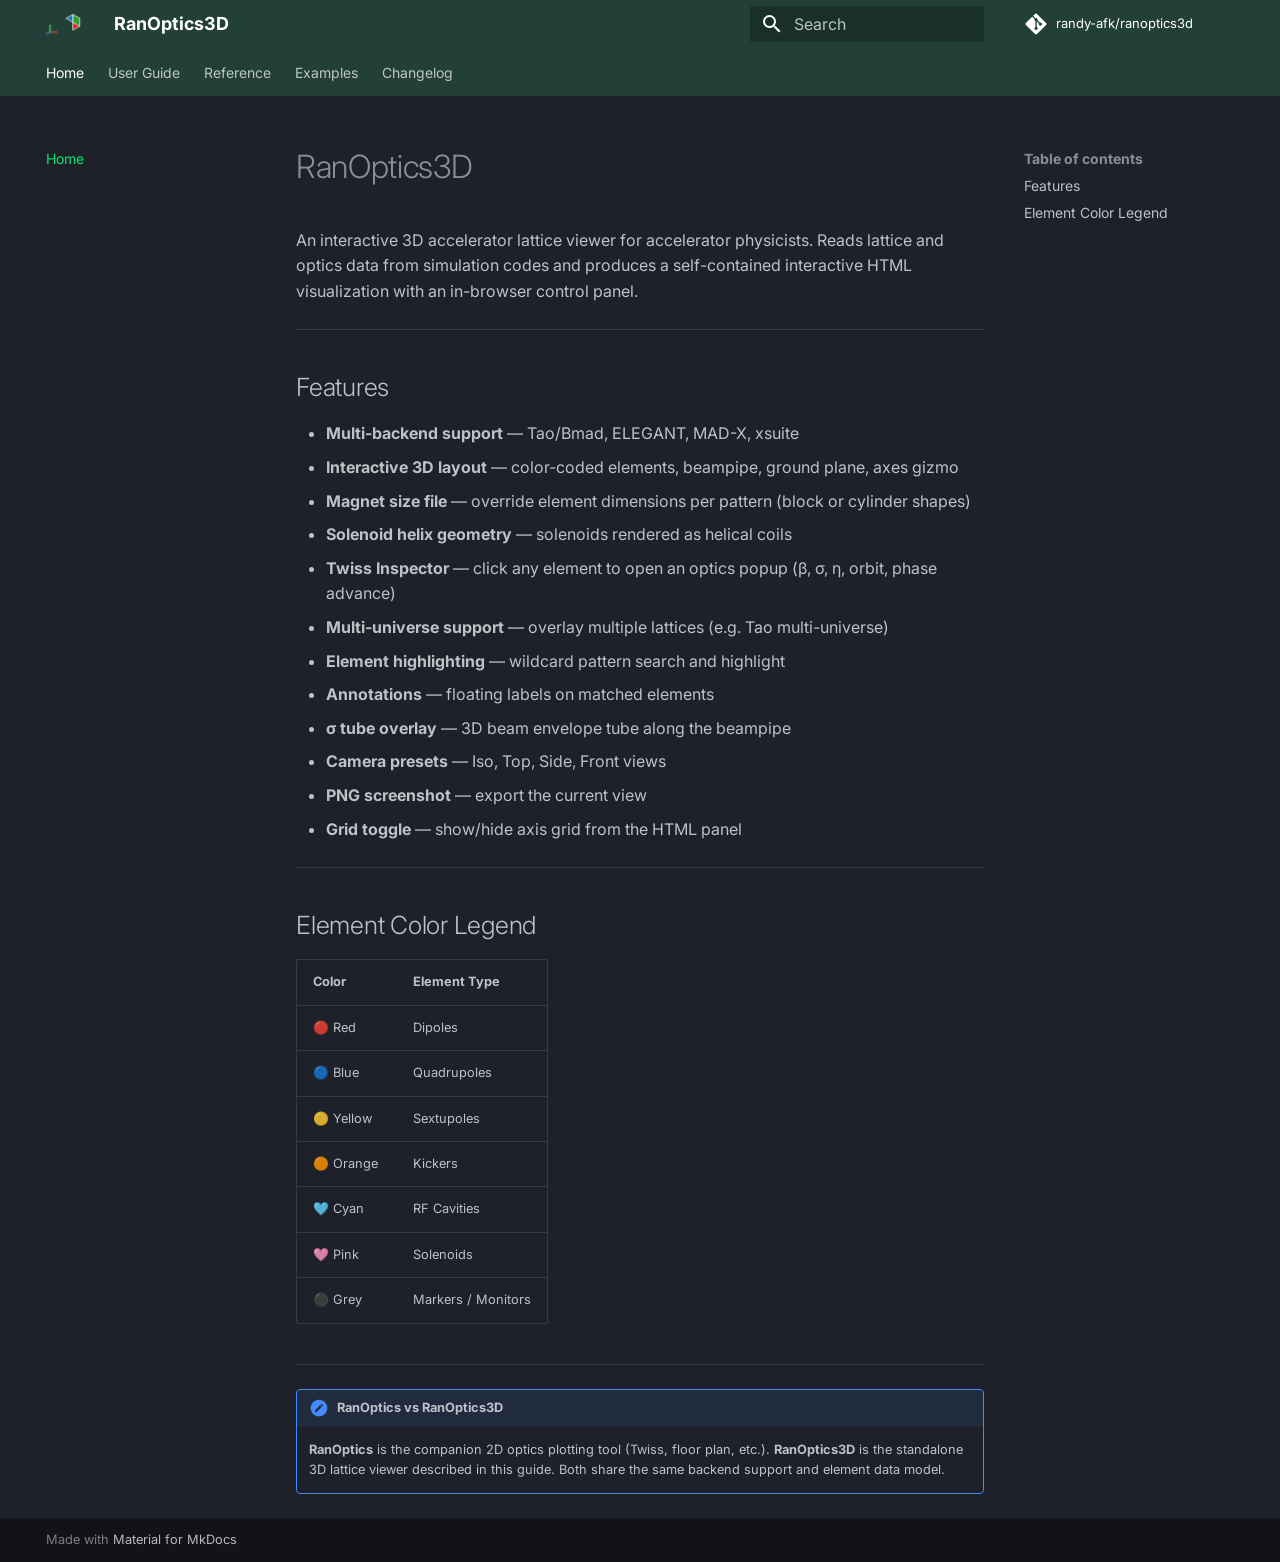
==== index.html @ edfb5e85 "Deployed ec7cee3 with MkDocs version: 1.6.1" ====
<!doctype html>
<html lang="en" class="no-js">
  <head>
    
      <meta charset="utf-8">
      <meta name="viewport" content="width=device-width,initial-scale=1">
      
      
      
        <link rel="canonical" href="https://randy-afk.github.io/ranoptics3d/">
      
      
      
        <link rel="next" href="guide/getting-started/">
      
      
        
      
      
      <link rel="icon" href="assets/logo_docs.png">
      <meta name="generator" content="mkdocs-1.6.1, mkdocs-material-9.7.6">
    
    
      
        <title>RanOptics3D</title>
      
    
    
      <link rel="stylesheet" href="assets/stylesheets/main.484c7ddc.min.css">
      
        
        <link rel="stylesheet" href="assets/stylesheets/palette.ab4e12ef.min.css">
      
      


    
    
      
    
    
      
        
        
        <link rel="preconnect" href="https://fonts.gstatic.com" crossorigin>
        <link rel="stylesheet" href="https://fonts.googleapis.com/css?family=Inter:300,300i,400,400i,700,700i%7CJetBrains+Mono:400,400i,700,700i&display=fallback">
        <style>:root{--md-text-font:"Inter";--md-code-font:"JetBrains Mono"}</style>
      
    
    
      <link rel="stylesheet" href="stylesheets/extra.css">
    
    <script>__md_scope=new URL(".",location),__md_hash=e=>[...e].reduce(((e,_)=>(e<<5)-e+_.charCodeAt(0)),0),__md_get=(e,_=localStorage,t=__md_scope)=>JSON.parse(_.getItem(t.pathname+"."+e)),__md_set=(e,_,t=localStorage,a=__md_scope)=>{try{t.setItem(a.pathname+"."+e,JSON.stringify(_))}catch(e){}}</script>
    
      

    
    
  </head>
  
  
    
    
    
    
    
    <body dir="ltr" data-md-color-scheme="slate" data-md-color-primary="custom" data-md-color-accent="deep-orange">
  
    
    <input class="md-toggle" data-md-toggle="drawer" type="checkbox" id="__drawer" autocomplete="off">
    <input class="md-toggle" data-md-toggle="search" type="checkbox" id="__search" autocomplete="off">
    <label class="md-overlay" for="__drawer"></label>
    <div data-md-component="skip">
      
        
        <a href="#ranoptics3d" class="md-skip">
          Skip to content
        </a>
      
    </div>
    <div data-md-component="announce">
      
    </div>
    
    
      

<header class="md-header" data-md-component="header">
  <nav class="md-header__inner md-grid" aria-label="Header">
    <a href="." title="RanOptics3D" class="md-header__button md-logo" aria-label="RanOptics3D" data-md-component="logo">
      
  <img src="assets/logo_docs.png" alt="logo">

    </a>
    <label class="md-header__button md-icon" for="__drawer">
      
      <svg xmlns="http://www.w3.org/2000/svg" viewBox="0 0 24 24"><path d="M3 6h18v2H3zm0 5h18v2H3zm0 5h18v2H3z"/></svg>
    </label>
    <div class="md-header__title" data-md-component="header-title">
      <div class="md-header__ellipsis">
        <div class="md-header__topic">
          <span class="md-ellipsis">
            RanOptics3D
          </span>
        </div>
        <div class="md-header__topic" data-md-component="header-topic">
          <span class="md-ellipsis">
            
              Home
            
          </span>
        </div>
      </div>
    </div>
    
      
    
    
    
    
      
      
        <label class="md-header__button md-icon" for="__search">
          
          <svg xmlns="http://www.w3.org/2000/svg" viewBox="0 0 24 24"><path d="M9.5 3A6.5 6.5 0 0 1 16 9.5c0 1.61-.59 3.09-1.56 4.23l.27.27h.79l5 5-1.5 1.5-5-5v-.79l-.27-.27A6.52 6.52 0 0 1 9.5 16 6.5 6.5 0 0 1 3 9.5 6.5 6.5 0 0 1 9.5 3m0 2C7 5 5 7 5 9.5S7 14 9.5 14 14 12 14 9.5 12 5 9.5 5"/></svg>
        </label>
        <div class="md-search" data-md-component="search" role="dialog">
  <label class="md-search__overlay" for="__search"></label>
  <div class="md-search__inner" role="search">
    <form class="md-search__form" name="search">
      <input type="text" class="md-search__input" name="query" aria-label="Search" placeholder="Search" autocapitalize="off" autocorrect="off" autocomplete="off" spellcheck="false" data-md-component="search-query" required>
      <label class="md-search__icon md-icon" for="__search">
        
        <svg xmlns="http://www.w3.org/2000/svg" viewBox="0 0 24 24"><path d="M9.5 3A6.5 6.5 0 0 1 16 9.5c0 1.61-.59 3.09-1.56 4.23l.27.27h.79l5 5-1.5 1.5-5-5v-.79l-.27-.27A6.52 6.52 0 0 1 9.5 16 6.5 6.5 0 0 1 3 9.5 6.5 6.5 0 0 1 9.5 3m0 2C7 5 5 7 5 9.5S7 14 9.5 14 14 12 14 9.5 12 5 9.5 5"/></svg>
        
        <svg xmlns="http://www.w3.org/2000/svg" viewBox="0 0 24 24"><path d="M20 11v2H8l5.5 5.5-1.42 1.42L4.16 12l7.92-7.92L13.5 5.5 8 11z"/></svg>
      </label>
      <nav class="md-search__options" aria-label="Search">
        
        <button type="reset" class="md-search__icon md-icon" title="Clear" aria-label="Clear" tabindex="-1">
          
          <svg xmlns="http://www.w3.org/2000/svg" viewBox="0 0 24 24"><path d="M19 6.41 17.59 5 12 10.59 6.41 5 5 6.41 10.59 12 5 17.59 6.41 19 12 13.41 17.59 19 19 17.59 13.41 12z"/></svg>
        </button>
      </nav>
      
        <div class="md-search__suggest" data-md-component="search-suggest"></div>
      
    </form>
    <div class="md-search__output">
      <div class="md-search__scrollwrap" tabindex="0" data-md-scrollfix>
        <div class="md-search-result" data-md-component="search-result">
          <div class="md-search-result__meta">
            Initializing search
          </div>
          <ol class="md-search-result__list" role="presentation"></ol>
        </div>
      </div>
    </div>
  </div>
</div>
      
    
    
      <div class="md-header__source">
        <a href="https://github.com/randy-afk/ranoptics3d" title="Go to repository" class="md-source" data-md-component="source">
  <div class="md-source__icon md-icon">
    
    <svg xmlns="http://www.w3.org/2000/svg" viewBox="0 0 448 512"><!--! Font Awesome Free 7.1.0 by @fontawesome - https://fontawesome.com License - https://fontawesome.com/license/free (Icons: CC BY 4.0, Fonts: SIL OFL 1.1, Code: MIT License) Copyright 2025 Fonticons, Inc.--><path d="M439.6 236.1 244 40.5c-5.4-5.5-12.8-8.5-20.4-8.5s-15 3-20.4 8.4L162.5 81l51.5 51.5c27.1-9.1 52.7 16.8 43.4 43.7l49.7 49.7c34.2-11.8 61.2 31 35.5 56.7-26.5 26.5-70.2-2.9-56-37.3L240.3 199v121.9c25.3 12.5 22.3 41.8 9.1 55-6.4 6.4-15.2 10.1-24.3 10.1s-17.8-3.6-24.3-10.1c-17.6-17.6-11.1-46.9 11.2-56v-123c-20.8-8.5-24.6-30.7-18.6-45L142.6 101 8.5 235.1C3 240.6 0 247.9 0 255.5s3 15 8.5 20.4l195.6 195.7c5.4 5.4 12.7 8.4 20.4 8.4s15-3 20.4-8.4l194.7-194.7c5.4-5.4 8.4-12.8 8.4-20.4s-3-15-8.4-20.4"/></svg>
  </div>
  <div class="md-source__repository">
    randy-afk/ranoptics3d
  </div>
</a>
      </div>
    
  </nav>
  
</header>
    
    <div class="md-container" data-md-component="container">
      
      
        
          
            
<nav class="md-tabs" aria-label="Tabs" data-md-component="tabs">
  <div class="md-grid">
    <ul class="md-tabs__list">
      
        
  
  
  
    
  
  
    <li class="md-tabs__item md-tabs__item--active">
      <a href="." class="md-tabs__link">
        
  
  
    
  
  Home

      </a>
    </li>
  

      
        
  
  
  
  
    
    
      <li class="md-tabs__item">
        <a href="guide/getting-started/" class="md-tabs__link">
          
  
  
  User Guide

        </a>
      </li>
    
  

      
        
  
  
  
  
    
    
      <li class="md-tabs__item">
        <a href="reference/backends/" class="md-tabs__link">
          
  
  
  Reference

        </a>
      </li>
    
  

      
        
  
  
  
  
    <li class="md-tabs__item">
      <a href="examples/" class="md-tabs__link">
        
  
  
    
  
  Examples

      </a>
    </li>
  

      
        
  
  
  
  
    <li class="md-tabs__item">
      <a href="changelog/" class="md-tabs__link">
        
  
  
    
  
  Changelog

      </a>
    </li>
  

      
    </ul>
  </div>
</nav>
          
        
      
      <main class="md-main" data-md-component="main">
        <div class="md-main__inner md-grid">
          
            
              
              <div class="md-sidebar md-sidebar--primary" data-md-component="sidebar" data-md-type="navigation" >
                <div class="md-sidebar__scrollwrap">
                  <div class="md-sidebar__inner">
                    


  


<nav class="md-nav md-nav--primary md-nav--lifted" aria-label="Navigation" data-md-level="0">
  <label class="md-nav__title" for="__drawer">
    <a href="." title="RanOptics3D" class="md-nav__button md-logo" aria-label="RanOptics3D" data-md-component="logo">
      
  <img src="assets/logo_docs.png" alt="logo">

    </a>
    RanOptics3D
  </label>
  
    <div class="md-nav__source">
      <a href="https://github.com/randy-afk/ranoptics3d" title="Go to repository" class="md-source" data-md-component="source">
  <div class="md-source__icon md-icon">
    
    <svg xmlns="http://www.w3.org/2000/svg" viewBox="0 0 448 512"><!--! Font Awesome Free 7.1.0 by @fontawesome - https://fontawesome.com License - https://fontawesome.com/license/free (Icons: CC BY 4.0, Fonts: SIL OFL 1.1, Code: MIT License) Copyright 2025 Fonticons, Inc.--><path d="M439.6 236.1 244 40.5c-5.4-5.5-12.8-8.5-20.4-8.5s-15 3-20.4 8.4L162.5 81l51.5 51.5c27.1-9.1 52.7 16.8 43.4 43.7l49.7 49.7c34.2-11.8 61.2 31 35.5 56.7-26.5 26.5-70.2-2.9-56-37.3L240.3 199v121.9c25.3 12.5 22.3 41.8 9.1 55-6.4 6.4-15.2 10.1-24.3 10.1s-17.8-3.6-24.3-10.1c-17.6-17.6-11.1-46.9 11.2-56v-123c-20.8-8.5-24.6-30.7-18.6-45L142.6 101 8.5 235.1C3 240.6 0 247.9 0 255.5s3 15 8.5 20.4l195.6 195.7c5.4 5.4 12.7 8.4 20.4 8.4s15-3 20.4-8.4l194.7-194.7c5.4-5.4 8.4-12.8 8.4-20.4s-3-15-8.4-20.4"/></svg>
  </div>
  <div class="md-source__repository">
    randy-afk/ranoptics3d
  </div>
</a>
    </div>
  
  <ul class="md-nav__list" data-md-scrollfix>
    
      
      
  
  
    
  
  
  
    <li class="md-nav__item md-nav__item--active">
      
      <input class="md-nav__toggle md-toggle" type="checkbox" id="__toc">
      
      
        
      
      
        <label class="md-nav__link md-nav__link--active" for="__toc">
          
  
  
  <span class="md-ellipsis">
    
  
    Home
  

    
  </span>
  
  

          <span class="md-nav__icon md-icon"></span>
        </label>
      
      <a href="." class="md-nav__link md-nav__link--active">
        
  
  
  <span class="md-ellipsis">
    
  
    Home
  

    
  </span>
  
  

      </a>
      
        

<nav class="md-nav md-nav--secondary" aria-label="Table of contents">
  
  
  
    
  
  
    <label class="md-nav__title" for="__toc">
      <span class="md-nav__icon md-icon"></span>
      Table of contents
    </label>
    <ul class="md-nav__list" data-md-component="toc" data-md-scrollfix>
      
        <li class="md-nav__item">
  <a href="#features" class="md-nav__link">
    <span class="md-ellipsis">
      
        Features
      
    </span>
  </a>
  
</li>
      
        <li class="md-nav__item">
  <a href="#element-color-legend" class="md-nav__link">
    <span class="md-ellipsis">
      
        Element Color Legend
      
    </span>
  </a>
  
</li>
      
    </ul>
  
</nav>
      
    </li>
  

    
      
      
  
  
  
  
    
    
    
    
      
      
        
      
    
    
    <li class="md-nav__item md-nav__item--nested">
      
        
        
        <input class="md-nav__toggle md-toggle " type="checkbox" id="__nav_2" >
        
          
          <label class="md-nav__link" for="__nav_2" id="__nav_2_label" tabindex="0">
            
  
  
  <span class="md-ellipsis">
    
  
    User Guide
  

    
  </span>
  
  

            <span class="md-nav__icon md-icon"></span>
          </label>
        
        <nav class="md-nav" data-md-level="1" aria-labelledby="__nav_2_label" aria-expanded="false">
          <label class="md-nav__title" for="__nav_2">
            <span class="md-nav__icon md-icon"></span>
            
  
    User Guide
  

          </label>
          <ul class="md-nav__list" data-md-scrollfix>
            
              
                
  
  
  
  
    <li class="md-nav__item">
      <a href="guide/getting-started/" class="md-nav__link">
        
  
  
  <span class="md-ellipsis">
    
  
    Getting Started
  

    
  </span>
  
  

      </a>
    </li>
  

              
            
              
                
  
  
  
  
    <li class="md-nav__item">
      <a href="guide/gui-walkthrough/" class="md-nav__link">
        
  
  
  <span class="md-ellipsis">
    
  
    GUI Walkthrough
  

    
  </span>
  
  

      </a>
    </li>
  

              
            
              
                
  
  
  
  
    <li class="md-nav__item">
      <a href="guide/viewer/" class="md-nav__link">
        
  
  
  <span class="md-ellipsis">
    
  
    3D Viewer
  

    
  </span>
  
  

      </a>
    </li>
  

              
            
              
                
  
  
  
  
    <li class="md-nav__item">
      <a href="guide/twiss-inspector/" class="md-nav__link">
        
  
  
  <span class="md-ellipsis">
    
  
    Twiss Inspector
  

    
  </span>
  
  

      </a>
    </li>
  

              
            
              
                
  
  
  
  
    <li class="md-nav__item">
      <a href="guide/navigation/" class="md-nav__link">
        
  
  
  <span class="md-ellipsis">
    
  
    Navigation & Controls
  

    
  </span>
  
  

      </a>
    </li>
  

              
            
          </ul>
        </nav>
      
    </li>
  

    
      
      
  
  
  
  
    
    
    
    
      
      
        
      
    
    
    <li class="md-nav__item md-nav__item--nested">
      
        
        
        <input class="md-nav__toggle md-toggle " type="checkbox" id="__nav_3" >
        
          
          <label class="md-nav__link" for="__nav_3" id="__nav_3_label" tabindex="0">
            
  
  
  <span class="md-ellipsis">
    
  
    Reference
  

    
  </span>
  
  

            <span class="md-nav__icon md-icon"></span>
          </label>
        
        <nav class="md-nav" data-md-level="1" aria-labelledby="__nav_3_label" aria-expanded="false">
          <label class="md-nav__title" for="__nav_3">
            <span class="md-nav__icon md-icon"></span>
            
  
    Reference
  

          </label>
          <ul class="md-nav__list" data-md-scrollfix>
            
              
                
  
  
  
  
    <li class="md-nav__item">
      <a href="reference/backends/" class="md-nav__link">
        
  
  
  <span class="md-ellipsis">
    
  
    Supported Backends
  

    
  </span>
  
  

      </a>
    </li>
  

              
            
              
                
  
  
  
  
    <li class="md-nav__item">
      <a href="reference/element-colors/" class="md-nav__link">
        
  
  
  <span class="md-ellipsis">
    
  
    Element Colors
  

    
  </span>
  
  

      </a>
    </li>
  

              
            
              
                
  
  
  
  
    <li class="md-nav__item">
      <a href="reference/magnet-size-file/" class="md-nav__link">
        
  
  
  <span class="md-ellipsis">
    
  
    Magnet Size File
  

    
  </span>
  
  

      </a>
    </li>
  

              
            
              
                
  
  
  
  
    <li class="md-nav__item">
      <a href="reference/known-issues/" class="md-nav__link">
        
  
  
  <span class="md-ellipsis">
    
  
    Known Issues
  

    
  </span>
  
  

      </a>
    </li>
  

              
            
          </ul>
        </nav>
      
    </li>
  

    
      
      
  
  
  
  
    <li class="md-nav__item">
      <a href="examples/" class="md-nav__link">
        
  
  
  <span class="md-ellipsis">
    
  
    Examples
  

    
  </span>
  
  

      </a>
    </li>
  

    
      
      
  
  
  
  
    <li class="md-nav__item">
      <a href="changelog/" class="md-nav__link">
        
  
  
  <span class="md-ellipsis">
    
  
    Changelog
  

    
  </span>
  
  

      </a>
    </li>
  

    
  </ul>
</nav>
                  </div>
                </div>
              </div>
            
            
              
              <div class="md-sidebar md-sidebar--secondary" data-md-component="sidebar" data-md-type="toc" >
                <div class="md-sidebar__scrollwrap">
                  <div class="md-sidebar__inner">
                    

<nav class="md-nav md-nav--secondary" aria-label="Table of contents">
  
  
  
    
  
  
    <label class="md-nav__title" for="__toc">
      <span class="md-nav__icon md-icon"></span>
      Table of contents
    </label>
    <ul class="md-nav__list" data-md-component="toc" data-md-scrollfix>
      
        <li class="md-nav__item">
  <a href="#features" class="md-nav__link">
    <span class="md-ellipsis">
      
        Features
      
    </span>
  </a>
  
</li>
      
        <li class="md-nav__item">
  <a href="#element-color-legend" class="md-nav__link">
    <span class="md-ellipsis">
      
        Element Color Legend
      
    </span>
  </a>
  
</li>
      
    </ul>
  
</nav>
                  </div>
                </div>
              </div>
            
          
          
            <div class="md-content" data-md-component="content">
              
              <article class="md-content__inner md-typeset">
                
                  


  
  


<h1 id="ranoptics3d">RanOptics3D</h1>
<p>An interactive 3D accelerator lattice viewer for accelerator physicists. Reads lattice and
optics data from simulation codes and produces a self-contained interactive HTML visualization
with an in-browser control panel.</p>
<hr />
<h2 id="features">Features</h2>
<ul>
<li><strong>Multi-backend support</strong> — Tao/Bmad, ELEGANT, MAD-X, xsuite</li>
<li><strong>Interactive 3D layout</strong> — color-coded elements, beampipe, ground plane, axes gizmo</li>
<li><strong>Magnet size file</strong> — override element dimensions per pattern (block or cylinder shapes)</li>
<li><strong>Solenoid helix geometry</strong> — solenoids rendered as helical coils</li>
<li><strong>Twiss Inspector</strong> — click any element to open an optics popup (β, σ, η, orbit, phase advance)</li>
<li><strong>Multi-universe support</strong> — overlay multiple lattices (e.g. Tao multi-universe)</li>
<li><strong>Element highlighting</strong> — wildcard pattern search and highlight</li>
<li><strong>Annotations</strong> — floating labels on matched elements</li>
<li><strong>σ tube overlay</strong> — 3D beam envelope tube along the beampipe</li>
<li><strong>Camera presets</strong> — Iso, Top, Side, Front views</li>
<li><strong>PNG screenshot</strong> — export the current view</li>
<li><strong>Grid toggle</strong> — show/hide axis grid from the HTML panel</li>
</ul>
<hr />
<h2 id="element-color-legend">Element Color Legend</h2>
<table>
<thead>
<tr>
<th>Color</th>
<th>Element Type</th>
</tr>
</thead>
<tbody>
<tr>
<td>🔴 Red</td>
<td>Dipoles</td>
</tr>
<tr>
<td>🔵 Blue</td>
<td>Quadrupoles</td>
</tr>
<tr>
<td>🟡 Yellow</td>
<td>Sextupoles</td>
</tr>
<tr>
<td>🟠 Orange</td>
<td>Kickers</td>
</tr>
<tr>
<td>🩵 Cyan</td>
<td>RF Cavities</td>
</tr>
<tr>
<td>🩷 Pink</td>
<td>Solenoids</td>
</tr>
<tr>
<td>⚫ Grey</td>
<td>Markers / Monitors</td>
</tr>
</tbody>
</table>
<hr />
<div class="admonition note">
<p class="admonition-title">RanOptics vs RanOptics3D</p>
<p><strong>RanOptics</strong> is the companion 2D optics plotting tool (Twiss, floor plan, etc.).
<strong>RanOptics3D</strong> is the standalone 3D lattice viewer described in this guide.
Both share the same backend support and element data model.</p>
</div>












                
              </article>
            </div>
          
          
<script>var target=document.getElementById(location.hash.slice(1));target&&target.name&&(target.checked=target.name.startsWith("__tabbed_"))</script>
        </div>
        
          <button type="button" class="md-top md-icon" data-md-component="top" hidden>
  
  <svg xmlns="http://www.w3.org/2000/svg" viewBox="0 0 24 24"><path d="M13 20h-2V8l-5.5 5.5-1.42-1.42L12 4.16l7.92 7.92-1.42 1.42L13 8z"/></svg>
  Back to top
</button>
        
      </main>
      
        <footer class="md-footer">
  
  <div class="md-footer-meta md-typeset">
    <div class="md-footer-meta__inner md-grid">
      <div class="md-copyright">
  
  
    Made with
    <a href="https://squidfunk.github.io/mkdocs-material/" target="_blank" rel="noopener">
      Material for MkDocs
    </a>
  
</div>
      
    </div>
  </div>
</footer>
      
    </div>
    <div class="md-dialog" data-md-component="dialog">
      <div class="md-dialog__inner md-typeset"></div>
    </div>
    
    
    
      
      
      <script id="__config" type="application/json">{"annotate": null, "base": ".", "features": ["navigation.tabs", "navigation.sections", "navigation.top", "search.highlight", "search.suggest", "content.code.copy"], "search": "assets/javascripts/workers/search.2c215733.min.js", "tags": null, "translations": {"clipboard.copied": "Copied to clipboard", "clipboard.copy": "Copy to clipboard", "search.result.more.one": "1 more on this page", "search.result.more.other": "# more on this page", "search.result.none": "No matching documents", "search.result.one": "1 matching document", "search.result.other": "# matching documents", "search.result.placeholder": "Type to start searching", "search.result.term.missing": "Missing", "select.version": "Select version"}, "version": null}</script>
    
    
      <script src="assets/javascripts/bundle.79ae519e.min.js"></script>
      
    
  </body>
</html>
---- assets/stylesheets/main.484c7ddc.min.css ----
@charset "UTF-8";html{-webkit-text-size-adjust:none;-moz-text-size-adjust:none;text-size-adjust:none;box-sizing:border-box}*,:after,:before{box-sizing:inherit}@media (prefers-reduced-motion){*,:after,:before{transition:none!important}}body{margin:0}a,button,input,label{-webkit-tap-highlight-color:transparent}a{color:inherit;text-decoration:none}hr{border:0;box-sizing:initial;display:block;height:.05rem;overflow:visible;padding:0}small{font-size:80%}sub,sup{line-height:1em}img{border-style:none}table{border-collapse:initial;border-spacing:0}td,th{font-weight:400;vertical-align:top}button{background:#0000;border:0;font-family:inherit;font-size:inherit;margin:0;padding:0}input{border:0;outline:none}:root{--md-primary-fg-color:#4051b5;--md-primary-fg-color--light:#5d6cc0;--md-primary-fg-color--dark:#303fa1;--md-primary-bg-color:#fff;--md-primary-bg-color--light:#ffffffb3;--md-accent-fg-color:#526cfe;--md-accent-fg-color--transparent:#526cfe1a;--md-accent-bg-color:#fff;--md-accent-bg-color--light:#ffffffb3}[data-md-color-scheme=default]{color-scheme:light}[data-md-color-scheme=default] img[src$="#gh-dark-mode-only"],[data-md-color-scheme=default] img[src$="#only-dark"]{display:none}:root,[data-md-color-scheme=default]{--md-hue:225deg;--md-default-fg-color:#000000de;--md-default-fg-color--light:#0000008a;--md-default-fg-color--lighter:#00000052;--md-default-fg-color--lightest:#00000012;--md-default-bg-color:#fff;--md-default-bg-color--light:#ffffffb3;--md-default-bg-color--lighter:#ffffff4d;--md-default-bg-color--lightest:#ffffff1f;--md-code-fg-color:#36464e;--md-code-bg-color:#f5f5f5;--md-code-bg-color--light:#f5f5f5b3;--md-code-bg-color--lighter:#f5f5f54d;--md-code-hl-color:#4287ff;--md-code-hl-color--light:#4287ff1a;--md-code-hl-number-color:#d52a2a;--md-code-hl-special-color:#db1457;--md-code-hl-function-color:#a846b9;--md-code-hl-constant-color:#6e59d9;--md-code-hl-keyword-color:#3f6ec6;--md-code-hl-string-color:#1c7d4d;--md-code-hl-name-color:var(--md-code-fg-color);--md-code-hl-operator-color:var(--md-default-fg-color--light);--md-code-hl-punctuation-color:var(--md-default-fg-color--light);--md-code-hl-comment-color:var(--md-default-fg-color--light);--md-code-hl-generic-color:var(--md-default-fg-color--light);--md-code-hl-variable-color:var(--md-default-fg-color--light);--md-typeset-color:var(--md-default-fg-color);--md-typeset-a-color:var(--md-primary-fg-color);--md-typeset-del-color:#f5503d26;--md-typeset-ins-color:#0bd57026;--md-typeset-kbd-color:#fafafa;--md-typeset-kbd-accent-color:#fff;--md-typeset-kbd-border-color:#b8b8b8;--md-typeset-mark-color:#ffff0080;--md-typeset-table-color:#0000001f;--md-typeset-table-color--light:rgba(0,0,0,.035);--md-admonition-fg-color:var(--md-default-fg-color);--md-admonition-bg-color:var(--md-default-bg-color);--md-warning-fg-color:#000000de;--md-warning-bg-color:#ff9;--md-footer-fg-color:#fff;--md-footer-fg-color--light:#ffffffb3;--md-footer-fg-color--lighter:#ffffff73;--md-footer-bg-color:#000000de;--md-footer-bg-color--dark:#00000052;--md-shadow-z1:0 0.2rem 0.5rem #0000000d,0 0 0.05rem #0000001a;--md-shadow-z2:0 0.2rem 0.5rem #0000001a,0 0 0.05rem #00000040;--md-shadow-z3:0 0.2rem 0.5rem #0003,0 0 0.05rem #00000059}.md-icon svg{fill:currentcolor;display:block;height:1.2rem;width:1.2rem}body{-webkit-font-smoothing:antialiased;-moz-osx-font-smoothing:grayscale;--md-text-font-family:var(--md-text-font,_),-apple-system,BlinkMacSystemFont,Helvetica,Arial,sans-serif;--md-code-font-family:var(--md-code-font,_),SFMono-Regular,Consolas,Menlo,monospace}aside,body,input{font-feature-settings:"kern","liga";color:var(--md-typeset-color);font-family:var(--md-text-font-family)}code,kbd,pre{font-feature-settings:"kern";font-family:var(--md-code-font-family)}:root{--md-typeset-table-sort-icon:url('data:image/svg+xml;charset=utf-8,<svg xmlns="http://www.w3.org/2000/svg" viewBox="0 0 24 24"><path d="m18 21-4-4h3V7h-3l4-4 4 4h-3v10h3M2 19v-2h10v2M2 13v-2h7v2M2 7V5h4v2z"/></svg>');--md-typeset-table-sort-icon--asc:url('data:image/svg+xml;charset=utf-8,<svg xmlns="http://www.w3.org/2000/svg" viewBox="0 0 24 24"><path d="M19 17h3l-4 4-4-4h3V3h2M2 17h10v2H2M6 5v2H2V5m0 6h7v2H2z"/></svg>');--md-typeset-table-sort-icon--desc:url('data:image/svg+xml;charset=utf-8,<svg xmlns="http://www.w3.org/2000/svg" viewBox="0 0 24 24"><path d="M19 7h3l-4-4-4 4h3v14h2M2 17h10v2H2M6 5v2H2V5m0 6h7v2H2z"/></svg>')}.md-typeset{-webkit-print-color-adjust:exact;color-adjust:exact;font-size:.8rem;line-height:1.6;overflow-wrap:break-word}@media print{.md-typeset{font-size:.68rem}}.md-typeset blockquote,.md-typeset dl,.md-typeset figure,.md-typeset ol,.md-typeset pre,.md-typeset ul{margin-bottom:1em;margin-top:1em}.md-typeset h1{color:var(--md-default-fg-color--light);font-size:2em;line-height:1.3;margin:0 0 1.25em}.md-typeset h1,.md-typeset h2{font-weight:300;letter-spacing:-.01em}.md-typeset h2{font-size:1.5625em;line-height:1.4;margin:1.6em 0 .64em}.md-typeset h3{font-size:1.25em;font-weight:400;letter-spacing:-.01em;line-height:1.5;margin:1.6em 0 .8em}.md-typeset h2+h3{margin-top:.8em}.md-typeset h4{font-weight:700;letter-spacing:-.01em;margin:1em 0}.md-typeset h5,.md-typeset h6{color:var(--md-default-fg-color--light);font-size:.8em;font-weight:700;letter-spacing:-.01em;margin:1.25em 0}.md-typeset h5{text-transform:uppercase}.md-typeset h5 code{text-transform:none}.md-typeset hr{border-bottom:.05rem solid var(--md-default-fg-color--lightest);display:flow-root;margin:1.5em 0}.md-typeset a{color:var(--md-typeset-a-color);word-break:break-word}.md-typeset a,.md-typeset a:before{transition:color 125ms}.md-typeset a:focus,.md-typeset a:hover{color:var(--md-accent-fg-color)}.md-typeset a:focus code,.md-typeset a:hover code{background-color:var(--md-accent-fg-color--transparent);color:var(--md-accent-fg-color)}.md-typeset a code{color:var(--md-typeset-a-color)}.md-typeset a.focus-visible{outline-color:var(--md-accent-fg-color);outline-offset:.2rem}.md-typeset code,.md-typeset kbd,.md-typeset pre{color:var(--md-code-fg-color);direction:ltr;font-variant-ligatures:none;transition:background-color 125ms}@media print{.md-typeset code,.md-typeset kbd,.md-typeset pre{white-space:pre-wrap}}.md-typeset code{background-color:var(--md-code-bg-color);border-radius:.1rem;-webkit-box-decoration-break:clone;box-decoration-break:clone;font-size:.85em;padding:0 .2941176471em;transition:color 125ms,background-color 125ms;word-break:break-word}.md-typeset code:not(.focus-visible){-webkit-tap-highlight-color:transparent;outline:none}.md-typeset pre{display:flow-root;line-height:1.4;position:relative}.md-typeset pre>code{-webkit-box-decoration-break:slice;box-decoration-break:slice;box-shadow:none;display:block;margin:0;outline-color:var(--md-accent-fg-color);overflow:auto;padding:.7720588235em 1.1764705882em;scrollbar-color:var(--md-default-fg-color--lighter) #0000;scrollbar-width:thin;touch-action:auto;word-break:normal}.md-typeset pre>code:hover{scrollbar-color:var(--md-accent-fg-color) #0000}.md-typeset pre>code::-webkit-scrollbar{height:.2rem;width:.2rem}.md-typeset pre>code::-webkit-scrollbar-thumb{background-color:var(--md-default-fg-color--lighter)}.md-typeset pre>code::-webkit-scrollbar-thumb:hover{background-color:var(--md-accent-fg-color)}.md-typeset kbd{background-color:var(--md-typeset-kbd-color);border-radius:.1rem;box-shadow:0 .1rem 0 .05rem var(--md-typeset-kbd-border-color),0 .1rem 0 var(--md-typeset-kbd-border-color),0 -.1rem .2rem var(--md-typeset-kbd-accent-color) inset;color:var(--md-default-fg-color);display:inline-block;font-size:.75em;padding:0 .6666666667em;vertical-align:text-top;word-break:break-word}.md-typeset mark{background-color:var(--md-typeset-mark-color);-webkit-box-decoration-break:clone;box-decoration-break:clone;color:inherit;word-break:break-word}.md-typeset abbr{cursor:help;text-decoration:none}.md-typeset [data-preview],.md-typeset abbr{border-bottom:.05rem dotted var(--md-default-fg-color--light)}.md-typeset small{opacity:.75}[dir=ltr] .md-typeset sub,[dir=ltr] .md-typeset sup{margin-left:.078125em}[dir=rtl] .md-typeset sub,[dir=rtl] .md-typeset sup{margin-right:.078125em}[dir=ltr] .md-typeset blockquote{padding-left:.6rem}[dir=rtl] .md-typeset blockquote{padding-right:.6rem}[dir=ltr] .md-typeset blockquote{border-left:.2rem solid var(--md-default-fg-color--lighter)}[dir=rtl] .md-typeset blockquote{border-right:.2rem solid var(--md-default-fg-color--lighter)}.md-typeset blockquote{color:var(--md-default-fg-color--light);margin-left:0;margin-right:0}.md-typeset ul{list-style-type:disc}.md-typeset ul[type]{list-style-type:revert-layer}[dir=ltr] .md-typeset ol,[dir=ltr] .md-typeset ul{margin-left:.625em}[dir=rtl] .md-typeset ol,[dir=rtl] .md-typeset ul{margin-right:.625em}.md-typeset ol,.md-typeset ul{padding:0}.md-typeset ol:not([hidden]),.md-typeset ul:not([hidden]){display:flow-root}.md-typeset ol ol,.md-typeset ul ol{list-style-type:lower-alpha}.md-typeset ol ol ol,.md-typeset ul ol ol{list-style-type:lower-roman}.md-typeset ol ol ol ol,.md-typeset ul ol ol ol{list-style-type:upper-alpha}.md-typeset ol ol ol ol ol,.md-typeset ul ol ol ol ol{list-style-type:upper-roman}.md-typeset ol[type],.md-typeset ul[type]{list-style-type:revert-layer}[dir=ltr] .md-typeset ol li,[dir=ltr] .md-typeset ul li{margin-left:1.25em}[dir=rtl] .md-typeset ol li,[dir=rtl] .md-typeset ul li{margin-right:1.25em}.md-typeset ol li,.md-typeset ul li{margin-bottom:.5em}.md-typeset ol li blockquote,.md-typeset ol li p,.md-typeset ul li blockquote,.md-typeset ul li p{margin:.5em 0}.md-typeset ol li:last-child,.md-typeset ul li:last-child{margin-bottom:0}[dir=ltr] .md-typeset ol li ol,[dir=ltr] .md-typeset ol li ul,[dir=ltr] .md-typeset ul li ol,[dir=ltr] .md-typeset ul li ul{margin-left:.625em}[dir=rtl] .md-typeset ol li ol,[dir=rtl] .md-typeset ol li ul,[dir=rtl] .md-typeset ul li ol,[dir=rtl] .md-typeset ul li ul{margin-right:.625em}.md-typeset ol li ol,.md-typeset ol li ul,.md-typeset ul li ol,.md-typeset ul li ul{margin-bottom:.5em;margin-top:.5em}[dir=ltr] .md-typeset dd{margin-left:1.875em}[dir=rtl] .md-typeset dd{margin-right:1.875em}.md-typeset dd{margin-bottom:1.5em;margin-top:1em}.md-typeset img,.md-typeset svg,.md-typeset video{height:auto;max-width:100%}.md-typeset img[align=left]{margin:1em 1em 1em 0}.md-typeset img[align=right]{margin:1em 0 1em 1em}.md-typeset img[align]:only-child{margin-top:0}.md-typeset figure{display:flow-root;margin:1em auto;max-width:100%;text-align:center;width:fit-content}.md-typeset figure img{display:block;margin:0 auto}.md-typeset figcaption{font-style:italic;margin:1em auto;max-width:24rem}.md-typeset iframe{max-width:100%}.md-typeset table:not([class]){background-color:var(--md-default-bg-color);border:.05rem solid var(--md-typeset-table-color);border-radius:.1rem;display:inline-block;font-size:.64rem;max-width:100%;overflow:auto;touch-action:auto}@media print{.md-typeset table:not([class]){display:table}}.md-typeset table:not([class])+*{margin-top:1.5em}.md-typeset table:not([class]) td>:first-child,.md-typeset table:not([class]) th>:first-child{margin-top:0}.md-typeset table:not([class]) td>:last-child,.md-typeset table:not([class]) th>:last-child{margin-bottom:0}.md-typeset table:not([class]) td:not([align]),.md-typeset table:not([class]) th:not([align]){text-align:left}[dir=rtl] .md-typeset table:not([class]) td:not([align]),[dir=rtl] .md-typeset table:not([class]) th:not([align]){text-align:right}.md-typeset table:not([class]) th{font-weight:700;min-width:5rem;padding:.9375em 1.25em;vertical-align:top}.md-typeset table:not([class]) td{border-top:.05rem solid var(--md-typeset-table-color);padding:.9375em 1.25em;vertical-align:top}.md-typeset table:not([class]) tbody tr{transition:background-color 125ms}.md-typeset table:not([class]) tbody tr:hover{background-color:var(--md-typeset-table-color--light);box-shadow:0 .05rem 0 var(--md-default-bg-color) inset}.md-typeset table:not([class]) a{word-break:normal}.md-typeset table th[role=columnheader]{cursor:pointer}[dir=ltr] .md-typeset table th[role=columnheader]:after{margin-left:.5em}[dir=rtl] .md-typeset table th[role=columnheader]:after{margin-right:.5em}.md-typeset table th[role=columnheader]:after{content:"";display:inline-block;height:1.2em;-webkit-mask-image:var(--md-typeset-table-sort-icon);mask-image:var(--md-typeset-table-sort-icon);-webkit-mask-repeat:no-repeat;mask-repeat:no-repeat;-webkit-mask-size:contain;mask-size:contain;transition:background-color 125ms;vertical-align:text-bottom;width:1.2em}.md-typeset table th[role=columnheader]:hover:after{background-color:var(--md-default-fg-color--lighter)}.md-typeset table th[role=columnheader][aria-sort=ascending]:after{background-color:var(--md-default-fg-color--light);-webkit-mask-image:var(--md-typeset-table-sort-icon--asc);mask-image:var(--md-typeset-table-sort-icon--asc)}.md-typeset table th[role=columnheader][aria-sort=descending]:after{background-color:var(--md-default-fg-color--light);-webkit-mask-image:var(--md-typeset-table-sort-icon--desc);mask-image:var(--md-typeset-table-sort-icon--desc)}.md-typeset__scrollwrap{margin:1em -.8rem;overflow-x:auto;touch-action:auto}.md-typeset__table{display:inline-block;margin-bottom:.5em;padding:0 .8rem}@media print{.md-typeset__table{display:block}}html .md-typeset__table table{display:table;margin:0;overflow:hidden;width:100%}@media screen and (max-width:44.984375em){.md-content__inner>pre{margin:1em -.8rem}.md-content__inner>pre code{border-radius:0}}.md-typeset .md-author{border-radius:100%;display:block;flex-shrink:0;height:1.6rem;overflow:hidden;position:relative;transition:color 125ms,transform 125ms;width:1.6rem}.md-typeset .md-author img{display:block}.md-typeset .md-author--more{background:var(--md-default-fg-color--lightest);color:var(--md-default-fg-color--lighter);font-size:.6rem;font-weight:700;line-height:1.6rem;text-align:center}.md-typeset .md-author--long{height:2.4rem;width:2.4rem}.md-typeset a.md-author{transform:scale(1)}.md-typeset a.md-author img{border-radius:100%;filter:grayscale(100%) opacity(75%);transition:filter 125ms}.md-typeset a.md-author:focus,.md-typeset a.md-author:hover{transform:scale(1.1);z-index:1}.md-typeset a.md-author:focus img,.md-typeset a.md-author:hover img{filter:grayscale(0)}.md-banner{background-color:var(--md-footer-bg-color);color:var(--md-footer-fg-color);overflow:auto}@media print{.md-banner{display:none}}.md-banner--warning{background-color:var(--md-warning-bg-color);color:var(--md-warning-fg-color)}.md-banner__inner{font-size:.7rem;margin:.6rem auto;padding:0 .8rem}[dir=ltr] .md-banner__button{float:right}[dir=rtl] .md-banner__button{float:left}.md-banner__button{color:inherit;cursor:pointer;transition:opacity .25s}.no-js .md-banner__button{display:none}.md-banner__button:hover{opacity:.7}html{font-size:125%;height:100%;overflow-x:hidden}@media screen and (min-width:100em){html{font-size:137.5%}}@media screen and (min-width:125em){html{font-size:150%}}body{background-color:var(--md-default-bg-color);display:flex;flex-direction:column;font-size:.5rem;min-height:100%;position:relative;width:100%}@media print{body{display:block}}@media screen and (max-width:59.984375em){body[data-md-scrolllock]{position:fixed}}.md-grid{margin-left:auto;margin-right:auto;max-width:61rem}.md-container{display:flex;flex-direction:column;flex-grow:1}@media print{.md-container{display:block}}.md-main{flex-grow:1}.md-main__inner{display:flex;height:100%;margin-top:1.5rem}.md-ellipsis{overflow:hidden;text-overflow:ellipsis}.md-toggle{display:none}.md-option{height:0;opacity:0;position:absolute;width:0}.md-option:checked+label:not([hidden]){display:block}.md-option.focus-visible+label{outline-color:var(--md-accent-fg-color);outline-style:auto}.md-skip{background-color:var(--md-default-fg-color);border-radius:.1rem;color:var(--md-default-bg-color);font-size:.64rem;margin:.5rem;opacity:0;outline-color:var(--md-accent-fg-color);padding:.3rem .5rem;position:fixed;transform:translateY(.4rem);z-index:-1}.md-skip:focus{opacity:1;transform:translateY(0);transition:transform .25s cubic-bezier(.4,0,.2,1),opacity 175ms 75ms;z-index:10}@page{margin:25mm}:root{--md-clipboard-icon:url('data:image/svg+xml;charset=utf-8,<svg xmlns="http://www.w3.org/2000/svg" viewBox="0 0 24 24"><path d="M19 21H8V7h11m0-2H8a2 2 0 0 0-2 2v14a2 2 0 0 0 2 2h11a2 2 0 0 0 2-2V7a2 2 0 0 0-2-2m-3-4H4a2 2 0 0 0-2 2v14h2V3h12z"/></svg>')}.md-clipboard{border-radius:.1rem;color:var(--md-default-fg-color--lightest);cursor:pointer;height:1.5em;outline-color:var(--md-accent-fg-color);outline-offset:.1rem;transition:color .25s;width:1.5em;z-index:1}@media print{.md-clipboard{display:none}}.md-clipboard:not(.focus-visible){-webkit-tap-highlight-color:transparent;outline:none}:hover>.md-clipboard{color:var(--md-default-fg-color--light)}.md-clipboard:focus,.md-clipboard:hover{color:var(--md-accent-fg-color)}.md-clipboard:after{background-color:currentcolor;content:"";display:block;height:1.125em;margin:0 auto;-webkit-mask-image:var(--md-clipboard-icon);mask-image:var(--md-clipboard-icon);-webkit-mask-position:center;mask-position:center;-webkit-mask-repeat:no-repeat;mask-repeat:no-repeat;-webkit-mask-size:contain;mask-size:contain;width:1.125em}.md-clipboard--inline{cursor:pointer}.md-clipboard--inline code{transition:color .25s,background-color .25s}.md-clipboard--inline:focus code,.md-clipboard--inline:hover code{background-color:var(--md-accent-fg-color--transparent);color:var(--md-accent-fg-color)}:root{--md-code-select-icon:url('data:image/svg+xml;charset=utf-8,<svg xmlns="http://www.w3.org/2000/svg" viewBox="0 0 24 24"><path d="M19 19h-4v2h4c1.1 0 2-.9 2-2v-4h-2m0-12h-4v2h4v4h2V5c0-1.1-.9-2-2-2M5 5h4V3H5c-1.1 0-2 .9-2 2v4h2m0 6H3v4c0 1.1.9 2 2 2h4v-2H5zm2-4h2v2H7zm4 0h2v2h-2zm4 0h2v2h-2zM7 7h2v2H7zm4 0h2v2h-2zm4 0h2v2h-2zm-8 8h2v2H7zm4 0h2v2h-2zm4 0h2v2h-2z"/></svg>');--md-code-copy-icon:url('data:image/svg+xml;charset=utf-8,<svg xmlns="http://www.w3.org/2000/svg" viewBox="0 0 24 24"><path d="M19 21H8V7h11m0-2H8a2 2 0 0 0-2 2v14a2 2 0 0 0 2 2h11a2 2 0 0 0 2-2V7a2 2 0 0 0-2-2m-3-4H4a2 2 0 0 0-2 2v14h2V3h12z"/></svg>')}.md-typeset .md-code__content{display:grid}.md-code__nav{background-color:var(--md-code-bg-color--lighter);border-radius:.1rem;display:flex;gap:.2rem;padding:.2rem;position:absolute;right:.25em;top:.25em;transition:background-color .25s;z-index:1}:hover>.md-code__nav{background-color:var(--md-code-bg-color--light)}.md-code__button{color:var(--md-default-fg-color--lightest);cursor:pointer;display:block;height:1.5em;outline-color:var(--md-accent-fg-color);outline-offset:.1rem;transition:color .25s;width:1.5em}:hover>*>.md-code__button{color:var(--md-default-fg-color--light)}.md-code__button.focus-visible,.md-code__button:hover{color:var(--md-accent-fg-color)}.md-code__button--active{color:var(--md-default-fg-color)!important}.md-code__button:after{background-color:currentcolor;content:"";display:block;height:1.125em;margin:0 auto;-webkit-mask-position:center;mask-position:center;-webkit-mask-repeat:no-repeat;mask-repeat:no-repeat;-webkit-mask-size:contain;mask-size:contain;width:1.125em}.md-code__button[data-md-type=select]:after{-webkit-mask-image:var(--md-code-select-icon);mask-image:var(--md-code-select-icon)}.md-code__button[data-md-type=copy]:after{-webkit-mask-image:var(--md-code-copy-icon);mask-image:var(--md-code-copy-icon)}@keyframes consent{0%{opacity:0;transform:translateY(100%)}to{opacity:1;transform:translateY(0)}}@keyframes overlay{0%{opacity:0}to{opacity:1}}.md-consent__overlay{animation:overlay .25s both;-webkit-backdrop-filter:blur(.1rem);backdrop-filter:blur(.1rem);background-color:#0000008a;height:100%;opacity:1;position:fixed;top:0;width:100%;z-index:5}.md-consent__inner{animation:consent .5s cubic-bezier(.1,.7,.1,1) both;background-color:var(--md-default-bg-color);border:0;border-radius:.1rem;bottom:0;box-shadow:0 0 .2rem #0000001a,0 .2rem .4rem #0003;max-height:100%;overflow:auto;padding:0;position:fixed;width:100%;z-index:5}.md-consent__form{padding:.8rem}.md-consent__settings{display:none;margin:1em 0}input:checked+.md-consent__settings{display:block}.md-consent__controls{margin-bottom:.8rem}.md-typeset .md-consent__controls .md-button{display:inline}@media screen and (max-width:44.984375em){.md-typeset .md-consent__controls .md-button{display:block;margin-top:.4rem;text-align:center;width:100%}}.md-consent label{cursor:pointer}.md-content{flex-grow:1;min-width:0}.md-content__inner{margin:0 .8rem 1.2rem;padding-top:.6rem}@media screen and (min-width:76.25em){[dir=ltr] .md-sidebar--primary:not([hidden])~.md-content>.md-content__inner{margin-left:1.2rem}[dir=ltr] .md-sidebar--secondary:not([hidden])~.md-content>.md-content__inner,[dir=rtl] .md-sidebar--primary:not([hidden])~.md-content>.md-content__inner{margin-right:1.2rem}[dir=rtl] .md-sidebar--secondary:not([hidden])~.md-content>.md-content__inner{margin-left:1.2rem}}.md-content__inner:before{content:"";display:block;height:.4rem}.md-content__inner>:last-child{margin-bottom:0}[dir=ltr] .md-content__button{float:right}[dir=rtl] .md-content__button{float:left}[dir=ltr] .md-content__button{margin-left:.4rem}[dir=rtl] .md-content__button{margin-right:.4rem}.md-content__button{margin:.4rem 0;padding:0}@media print{.md-content__button{display:none}}.md-typeset .md-content__button{color:var(--md-default-fg-color--lighter)}.md-content__button svg{display:inline;vertical-align:top}[dir=rtl] .md-content__button svg{transform:scaleX(-1)}[dir=ltr] .md-dialog{right:.8rem}[dir=rtl] .md-dialog{left:.8rem}.md-dialog{background-color:var(--md-default-fg-color);border-radius:.1rem;bottom:.8rem;box-shadow:var(--md-shadow-z3);min-width:11.1rem;opacity:0;padding:.4rem .6rem;pointer-events:none;position:fixed;transform:translateY(100%);transition:transform 0ms .4s,opacity .4s;z-index:4}@media print{.md-dialog{display:none}}.md-dialog--active{opacity:1;pointer-events:auto;transform:translateY(0);transition:transform .4s cubic-bezier(.075,.85,.175,1),opacity .4s}.md-dialog__inner{color:var(--md-default-bg-color);font-size:.7rem}.md-feedback{margin:2em 0 1em;text-align:center}.md-feedback fieldset{border:none;margin:0;padding:0}.md-feedback__title{font-weight:700;margin:1em auto}.md-feedback__inner{position:relative}.md-feedback__list{display:flex;flex-wrap:wrap;place-content:baseline center;position:relative}.md-feedback__list:hover .md-icon:not(:disabled){color:var(--md-default-fg-color--lighter)}:disabled .md-feedback__list{min-height:1.8rem}.md-feedback__icon{color:var(--md-default-fg-color--light);cursor:pointer;flex-shrink:0;margin:0 .1rem;transition:color 125ms}.md-feedback__icon:not(:disabled).md-icon:hover{color:var(--md-accent-fg-color)}.md-feedback__icon:disabled{color:var(--md-default-fg-color--lightest);pointer-events:none}.md-feedback__note{opacity:0;position:relative;transform:translateY(.4rem);transition:transform .4s cubic-bezier(.1,.7,.1,1),opacity .15s}.md-feedback__note>*{margin:0 auto;max-width:16rem}:disabled .md-feedback__note{opacity:1;transform:translateY(0)}@media print{.md-feedback{display:none}}.md-footer{background-color:var(--md-footer-bg-color);color:var(--md-footer-fg-color)}@media print{.md-footer{display:none}}.md-footer__inner{justify-content:space-between;overflow:auto;padding:.2rem}.md-footer__inner:not([hidden]){display:flex}.md-footer__link{align-items:end;display:flex;flex-grow:0.01;margin-bottom:.4rem;margin-top:1rem;max-width:100%;outline-color:var(--md-accent-fg-color);overflow:hidden;transition:opacity .25s}.md-footer__link:focus,.md-footer__link:hover{opacity:.7}[dir=rtl] .md-footer__link svg{transform:scaleX(-1)}@media screen and (max-width:44.984375em){.md-footer__link--prev{flex-shrink:0}.md-footer__link--prev .md-footer__title{display:none}}[dir=ltr] .md-footer__link--next{margin-left:auto}[dir=rtl] .md-footer__link--next{margin-right:auto}.md-footer__link--next{text-align:right}[dir=rtl] .md-footer__link--next{text-align:left}.md-footer__title{flex-grow:1;font-size:.9rem;margin-bottom:.7rem;max-width:calc(100% - 2.4rem);padding:0 1rem;white-space:nowrap}.md-footer__button{margin:.2rem;padding:.4rem}.md-footer__direction{font-size:.64rem;opacity:.7}.md-footer-meta{background-color:var(--md-footer-bg-color--dark)}.md-footer-meta__inner{display:flex;flex-wrap:wrap;justify-content:space-between;padding:.2rem}html .md-footer-meta.md-typeset a{color:var(--md-footer-fg-color--light)}html .md-footer-meta.md-typeset a:focus,html .md-footer-meta.md-typeset a:hover{color:var(--md-footer-fg-color)}.md-copyright{color:var(--md-footer-fg-color--lighter);font-size:.64rem;margin:auto .6rem;padding:.4rem 0;width:100%}@media screen and (min-width:45em){.md-copyright{width:auto}}.md-copyright__highlight{color:var(--md-footer-fg-color--light)}.md-social{display:inline-flex;gap:.2rem;margin:0 .4rem;padding:.2rem 0 .6rem}@media screen and (min-width:45em){.md-social{padding:.6rem 0}}.md-social__link{display:inline-block;height:1.6rem;text-align:center;width:1.6rem}.md-social__link:before{line-height:1.9}.md-social__link svg{fill:currentcolor;max-height:.8rem;vertical-align:-25%}.md-typeset .md-button{border:.1rem solid;border-radius:.1rem;color:var(--md-primary-fg-color);cursor:pointer;display:inline-block;font-weight:700;padding:.625em 2em;transition:color 125ms,background-color 125ms,border-color 125ms}.md-typeset .md-button--primary{background-color:var(--md-primary-fg-color);border-color:var(--md-primary-fg-color);color:var(--md-primary-bg-color)}.md-typeset .md-button:focus,.md-typeset .md-button:hover{background-color:var(--md-accent-fg-color);border-color:var(--md-accent-fg-color);color:var(--md-accent-bg-color)}[dir=ltr] .md-typeset .md-input{border-top-left-radius:.1rem}[dir=ltr] .md-typeset .md-input,[dir=rtl] .md-typeset .md-input{border-top-right-radius:.1rem}[dir=rtl] .md-typeset .md-input{border-top-left-radius:.1rem}.md-typeset .md-input{border-bottom:.1rem solid var(--md-default-fg-color--lighter);box-shadow:var(--md-shadow-z1);font-size:.8rem;height:1.8rem;padding:0 .6rem;transition:border .25s,box-shadow .25s}.md-typeset .md-input:focus,.md-typeset .md-input:hover{border-bottom-color:var(--md-accent-fg-color);box-shadow:var(--md-shadow-z2)}.md-typeset .md-input--stretch{width:100%}.md-header{background-color:var(--md-primary-fg-color);box-shadow:0 0 .2rem #0000,0 .2rem .4rem #0000;color:var(--md-primary-bg-color);display:block;left:0;position:sticky;right:0;top:0;z-index:4}@media print{.md-header{display:none}}.md-header[hidden]{transform:translateY(-100%);transition:transform .25s cubic-bezier(.8,0,.6,1),box-shadow .25s}.md-header--shadow{box-shadow:0 0 .2rem #0000001a,0 .2rem .4rem #0003;transition:transform .25s cubic-bezier(.1,.7,.1,1),box-shadow .25s}.md-header__inner{align-items:center;display:flex;padding:0 .2rem}.md-header__button{color:currentcolor;cursor:pointer;margin:.2rem;outline-color:var(--md-accent-fg-color);padding:.4rem;position:relative;transition:opacity .25s;vertical-align:middle;z-index:1}.md-header__button:hover{opacity:.7}.md-header__button:not([hidden]){display:inline-block}.md-header__button:not(.focus-visible){-webkit-tap-highlight-color:transparent;outline:none}.md-header__button.md-logo{margin:.2rem;padding:.4rem}@media screen and (max-width:76.234375em){.md-header__button.md-logo{display:none}}.md-header__button.md-logo img,.md-header__button.md-logo svg{fill:currentcolor;display:block;height:1.2rem;width:auto}@media screen and (min-width:60em){.md-header__button[for=__search]{display:none}}.no-js .md-header__button[for=__search]{display:none}[dir=rtl] .md-header__button[for=__search] svg{transform:scaleX(-1)}@media screen and (min-width:76.25em){.md-header__button[for=__drawer]{display:none}}.md-header__topic{display:flex;max-width:100%;position:absolute;transition:transform .4s cubic-bezier(.1,.7,.1,1),opacity .15s;white-space:nowrap}.md-header__topic+.md-header__topic{opacity:0;pointer-events:none;transform:translateX(1.25rem);transition:transform .4s cubic-bezier(1,.7,.1,.1),opacity .15s;z-index:-1}[dir=rtl] .md-header__topic+.md-header__topic{transform:translateX(-1.25rem)}.md-header__topic:first-child{font-weight:700}[dir=ltr] .md-header__title{margin-left:1rem;margin-right:.4rem}[dir=rtl] .md-header__title{margin-left:.4rem;margin-right:1rem}.md-header__title{flex-grow:1;font-size:.9rem;height:2.4rem;line-height:2.4rem}.md-header__title--active .md-header__topic{opacity:0;pointer-events:none;transform:translateX(-1.25rem);transition:transform .4s cubic-bezier(1,.7,.1,.1),opacity .15s;z-index:-1}[dir=rtl] .md-header__title--active .md-header__topic{transform:translateX(1.25rem)}.md-header__title--active .md-header__topic+.md-header__topic{opacity:1;pointer-events:auto;transform:translateX(0);transition:transform .4s cubic-bezier(.1,.7,.1,1),opacity .15s;z-index:0}.md-header__title>.md-header__ellipsis{height:100%;position:relative;width:100%}.md-header__option{display:flex;flex-shrink:0;max-width:100%;transition:max-width 0ms .25s,opacity .25s .25s;white-space:nowrap}[data-md-toggle=search]:checked~.md-header .md-header__option{max-width:0;opacity:0;transition:max-width 0ms,opacity 0ms}.md-header__option>input{bottom:0}.md-header__source{display:none}@media screen and (min-width:60em){[dir=ltr] .md-header__source{margin-left:1rem}[dir=rtl] .md-header__source{margin-right:1rem}.md-header__source{display:block;max-width:11.7rem;width:11.7rem}}@media screen and (min-width:76.25em){[dir=ltr] .md-header__source{margin-left:1.4rem}[dir=rtl] .md-header__source{margin-right:1.4rem}}.md-meta{color:var(--md-default-fg-color--light);font-size:.7rem;line-height:1.3}.md-meta__list{display:inline-flex;flex-wrap:wrap;list-style:none;margin:0;padding:0}.md-meta__item:not(:last-child):after{content:"·";margin-left:.2rem;margin-right:.2rem}.md-meta__link{color:var(--md-typeset-a-color)}.md-meta__link:focus,.md-meta__link:hover{color:var(--md-accent-fg-color)}.md-draft{background-color:#ff1744;border-radius:.125em;color:#fff;display:inline-block;font-weight:700;padding-left:.5714285714em;padding-right:.5714285714em}:root{--md-nav-icon--prev:url('data:image/svg+xml;charset=utf-8,<svg xmlns="http://www.w3.org/2000/svg" viewBox="0 0 24 24"><path d="M20 11v2H8l5.5 5.5-1.42 1.42L4.16 12l7.92-7.92L13.5 5.5 8 11z"/></svg>');--md-nav-icon--next:url('data:image/svg+xml;charset=utf-8,<svg xmlns="http://www.w3.org/2000/svg" viewBox="0 0 24 24"><path d="M8.59 16.58 13.17 12 8.59 7.41 10 6l6 6-6 6z"/></svg>');--md-toc-icon:url('data:image/svg+xml;charset=utf-8,<svg xmlns="http://www.w3.org/2000/svg" viewBox="0 0 24 24"><path d="M3 9h14V7H3zm0 4h14v-2H3zm0 4h14v-2H3zm16 0h2v-2h-2zm0-10v2h2V7zm0 6h2v-2h-2z"/></svg>')}.md-nav{font-size:.7rem;line-height:1.3}.md-nav__title{color:var(--md-default-fg-color--light);display:block;font-weight:700;overflow:hidden;padding:0 .6rem;text-overflow:ellipsis}.md-nav__title .md-nav__button{display:none}.md-nav__title .md-nav__button img{height:100%;width:auto}.md-nav__title .md-nav__button.md-logo img,.md-nav__title .md-nav__button.md-logo svg{fill:currentcolor;display:block;height:2.4rem;max-width:100%;object-fit:contain;width:auto}.md-nav__list{list-style:none;margin:0;padding:0}.md-nav__link{align-items:flex-start;display:flex;gap:.4rem;margin-top:.625em;scroll-snap-align:start;transition:color 125ms}.md-nav__link--passed,.md-nav__link--passed code{color:var(--md-default-fg-color--light)}.md-nav__item .md-nav__link--active,.md-nav__item .md-nav__link--active code{color:var(--md-typeset-a-color)}.md-nav__link .md-ellipsis{position:relative}.md-nav__link .md-ellipsis code{word-break:normal}[dir=ltr] .md-nav__link .md-icon:last-child{margin-left:auto}[dir=rtl] .md-nav__link .md-icon:last-child{margin-right:auto}.md-nav__link .md-typeset{font-size:.7rem;line-height:1.3}.md-nav__link svg{fill:currentcolor;flex-shrink:0;height:1.3em;position:relative}.md-nav__link[for]:focus,.md-nav__link[for]:hover,.md-nav__link[href]:focus,.md-nav__link[href]:hover{color:var(--md-accent-fg-color);cursor:pointer}.md-nav__link[for]:focus code,.md-nav__link[for]:hover code,.md-nav__link[href]:focus code,.md-nav__link[href]:hover code{background-color:var(--md-accent-fg-color--transparent);color:var(--md-accent-fg-color)}.md-nav__link.focus-visible{outline-color:var(--md-accent-fg-color);outline-offset:.2rem}.md-nav--primary .md-nav__link[for=__toc]{display:none}.md-nav--primary .md-nav__link[for=__toc] .md-icon:after{background-color:currentcolor;display:block;height:100%;-webkit-mask-image:var(--md-toc-icon);mask-image:var(--md-toc-icon);width:100%}.md-nav--primary .md-nav__link[for=__toc]~.md-nav{display:none}.md-nav__container>.md-nav__link{margin-top:0}.md-nav__container>.md-nav__link:first-child{flex-grow:1;min-width:0}.md-nav__icon{flex-shrink:0}.md-nav__source{display:none}@media screen and (max-width:76.234375em){.md-nav--primary,.md-nav--primary .md-nav{background-color:var(--md-default-bg-color);display:flex;flex-direction:column;height:100%;left:0;position:absolute;right:0;top:0;z-index:1}.md-nav--primary .md-nav__item,.md-nav--primary .md-nav__title{font-size:.8rem;line-height:1.5}.md-nav--primary .md-nav__title{background-color:var(--md-default-fg-color--lightest);color:var(--md-default-fg-color--light);cursor:pointer;height:5.6rem;line-height:2.4rem;padding:3rem .8rem .2rem;position:relative;white-space:nowrap}[dir=ltr] .md-nav--primary .md-nav__title .md-nav__icon{left:.4rem}[dir=rtl] .md-nav--primary .md-nav__title .md-nav__icon{right:.4rem}.md-nav--primary .md-nav__title .md-nav__icon{display:block;height:1.2rem;margin:.2rem;position:absolute;top:.4rem;width:1.2rem}.md-nav--primary .md-nav__title .md-nav__icon:after{background-color:currentcolor;content:"";display:block;height:100%;-webkit-mask-image:var(--md-nav-icon--prev);mask-image:var(--md-nav-icon--prev);-webkit-mask-position:center;mask-position:center;-webkit-mask-repeat:no-repeat;mask-repeat:no-repeat;-webkit-mask-size:contain;mask-size:contain;width:100%}.md-nav--primary .md-nav__title~.md-nav__list{background-color:var(--md-default-bg-color);box-shadow:0 .05rem 0 var(--md-default-fg-color--lightest) inset;overflow-y:auto;scroll-snap-type:y mandatory;touch-action:pan-y}.md-nav--primary .md-nav__title~.md-nav__list>:first-child{border-top:0}.md-nav--primary .md-nav__title[for=__drawer]{background-color:var(--md-primary-fg-color);color:var(--md-primary-bg-color);font-weight:700}.md-nav--primary .md-nav__title .md-logo{display:block;left:.2rem;margin:.2rem;padding:.4rem;position:absolute;right:.2rem;top:.2rem}.md-nav--primary .md-nav__list{flex:1}.md-nav--primary .md-nav__item{border-top:.05rem solid var(--md-default-fg-color--lightest)}.md-nav--primary .md-nav__item--active>.md-nav__link{color:var(--md-typeset-a-color)}.md-nav--primary .md-nav__item--active>.md-nav__link:focus,.md-nav--primary .md-nav__item--active>.md-nav__link:hover{color:var(--md-accent-fg-color)}.md-nav--primary .md-nav__link{margin-top:0;padding:.6rem .8rem}.md-nav--primary .md-nav__link svg{margin-top:.1em}.md-nav--primary .md-nav__link>.md-nav__link{padding:0}[dir=ltr] .md-nav--primary .md-nav__link .md-nav__icon{margin-right:-.2rem}[dir=rtl] .md-nav--primary .md-nav__link .md-nav__icon{margin-left:-.2rem}.md-nav--primary .md-nav__link .md-nav__icon{font-size:1.2rem;height:1.2rem;width:1.2rem}.md-nav--primary .md-nav__link .md-nav__icon:after{background-color:currentcolor;content:"";display:block;height:100%;-webkit-mask-image:var(--md-nav-icon--next);mask-image:var(--md-nav-icon--next);-webkit-mask-position:center;mask-position:center;-webkit-mask-repeat:no-repeat;mask-repeat:no-repeat;-webkit-mask-size:contain;mask-size:contain;width:100%}[dir=rtl] .md-nav--primary .md-nav__icon:after{transform:scale(-1)}.md-nav--primary .md-nav--secondary .md-nav{background-color:initial;position:static}[dir=ltr] .md-nav--primary .md-nav--secondary .md-nav .md-nav__link{padding-left:1.4rem}[dir=rtl] .md-nav--primary .md-nav--secondary .md-nav .md-nav__link{padding-right:1.4rem}[dir=ltr] .md-nav--primary .md-nav--secondary .md-nav .md-nav .md-nav__link{padding-left:2rem}[dir=rtl] .md-nav--primary .md-nav--secondary .md-nav .md-nav .md-nav__link{padding-right:2rem}[dir=ltr] .md-nav--primary .md-nav--secondary .md-nav .md-nav .md-nav .md-nav__link{padding-left:2.6rem}[dir=rtl] .md-nav--primary .md-nav--secondary .md-nav .md-nav .md-nav .md-nav__link{padding-right:2.6rem}[dir=ltr] .md-nav--primary .md-nav--secondary .md-nav .md-nav .md-nav .md-nav .md-nav__link{padding-left:3.2rem}[dir=rtl] .md-nav--primary .md-nav--secondary .md-nav .md-nav .md-nav .md-nav .md-nav__link{padding-right:3.2rem}.md-nav--secondary{background-color:initial}.md-nav__toggle~.md-nav{display:flex;opacity:0;transform:translateX(100%);transition:transform .25s cubic-bezier(.8,0,.6,1),opacity 125ms 50ms}[dir=rtl] .md-nav__toggle~.md-nav{transform:translateX(-100%)}.md-nav__toggle:checked~.md-nav{opacity:1;transform:translateX(0);transition:transform .25s cubic-bezier(.4,0,.2,1),opacity 125ms 125ms}.md-nav__toggle:checked~.md-nav>.md-nav__list{backface-visibility:hidden}}@media screen and (max-width:59.984375em){.md-nav--primary .md-nav__link[for=__toc]{display:flex}.md-nav--primary .md-nav__link[for=__toc] .md-icon:after{content:""}.md-nav--primary .md-nav__link[for=__toc]+.md-nav__link{display:none}.md-nav--primary .md-nav__link[for=__toc]~.md-nav{display:flex}.md-nav__source{background-color:var(--md-primary-fg-color--dark);color:var(--md-primary-bg-color);display:block;padding:0 .2rem}}@media screen and (min-width:60em) and (max-width:76.234375em){.md-nav--integrated .md-nav__link[for=__toc]{display:flex}.md-nav--integrated .md-nav__link[for=__toc] .md-icon:after{content:""}.md-nav--integrated .md-nav__link[for=__toc]+.md-nav__link{display:none}.md-nav--integrated .md-nav__link[for=__toc]~.md-nav{display:flex}}@media screen and (min-width:60em){.md-nav{margin-bottom:-.4rem}.md-nav--secondary .md-nav__title{background:var(--md-default-bg-color);box-shadow:0 0 .4rem .4rem var(--md-default-bg-color);position:sticky;top:0;z-index:1}.md-nav--secondary .md-nav__title[for=__toc]{scroll-snap-align:start}.md-nav--secondary .md-nav__title .md-nav__icon{display:none}[dir=ltr] .md-nav--secondary .md-nav__list{padding-left:.6rem}[dir=rtl] .md-nav--secondary .md-nav__list{padding-right:.6rem}.md-nav--secondary .md-nav__list{padding-bottom:.4rem}[dir=ltr] .md-nav--secondary .md-nav__item>.md-nav__link{margin-right:.4rem}[dir=rtl] .md-nav--secondary .md-nav__item>.md-nav__link{margin-left:.4rem}}@media screen and (min-width:76.25em){.md-nav{margin-bottom:-.4rem;transition:max-height .25s cubic-bezier(.86,0,.07,1)}.md-nav--primary .md-nav__title{background:var(--md-default-bg-color);box-shadow:0 0 .4rem .4rem var(--md-default-bg-color);position:sticky;top:0;z-index:1}.md-nav--primary .md-nav__title[for=__drawer]{scroll-snap-align:start}.md-nav--primary .md-nav__title .md-nav__icon{display:none}[dir=ltr] .md-nav--primary .md-nav__list{padding-left:.6rem}[dir=rtl] .md-nav--primary .md-nav__list{padding-right:.6rem}.md-nav--primary .md-nav__list{padding-bottom:.4rem}[dir=ltr] .md-nav--primary .md-nav__item>.md-nav__link{margin-right:.4rem}[dir=rtl] .md-nav--primary .md-nav__item>.md-nav__link{margin-left:.4rem}.md-nav__toggle~.md-nav{display:grid;grid-template-rows:minmax(.4rem,0fr);opacity:0;transition:grid-template-rows .25s cubic-bezier(.86,0,.07,1),opacity .25s,visibility 0ms .25s;visibility:collapse}.md-nav__toggle~.md-nav>.md-nav__list{overflow:hidden}.md-nav__toggle.md-toggle--indeterminate~.md-nav,.md-nav__toggle:checked~.md-nav{grid-template-rows:minmax(.4rem,1fr);opacity:1;transition:grid-template-rows .25s cubic-bezier(.86,0,.07,1),opacity .15s .1s,visibility 0ms;visibility:visible}.md-nav__toggle.md-toggle--indeterminate~.md-nav{transition:none}.md-nav__item--nested>.md-nav>.md-nav__title{display:none}.md-nav__item--section{display:block;margin:1.25em 0}.md-nav__item--section:last-child{margin-bottom:0}.md-nav__item--section>.md-nav__link{font-weight:700}.md-nav__item--section>.md-nav__link[for]{color:var(--md-default-fg-color--light)}.md-nav__item--section>.md-nav__link:not(.md-nav__container){pointer-events:none}.md-nav__item--section>.md-nav__link .md-icon,.md-nav__item--section>.md-nav__link>[for]{display:none}[dir=ltr] .md-nav__item--section>.md-nav{margin-left:-.6rem}[dir=rtl] .md-nav__item--section>.md-nav{margin-right:-.6rem}.md-nav__item--section>.md-nav{display:block;opacity:1;visibility:visible}.md-nav__item--section>.md-nav>.md-nav__list>.md-nav__item{padding:0}.md-nav__icon{border-radius:100%;height:.9rem;transition:background-color .25s;width:.9rem}.md-nav__icon:hover{background-color:var(--md-accent-fg-color--transparent)}.md-nav__icon:after{background-color:currentcolor;border-radius:100%;content:"";display:inline-block;height:100%;-webkit-mask-image:var(--md-nav-icon--next);mask-image:var(--md-nav-icon--next);-webkit-mask-position:center;mask-position:center;-webkit-mask-repeat:no-repeat;mask-repeat:no-repeat;-webkit-mask-size:contain;mask-size:contain;transition:transform .25s;vertical-align:-.1rem;width:100%}[dir=rtl] .md-nav__icon:after{transform:rotate(180deg)}.md-nav__item--nested .md-nav__toggle:checked~.md-nav__link .md-nav__icon:after,.md-nav__item--nested .md-toggle--indeterminate~.md-nav__link .md-nav__icon:after{transform:rotate(90deg)}.md-nav--lifted>.md-nav__list>.md-nav__item,.md-nav--lifted>.md-nav__title{display:none}.md-nav--lifted>.md-nav__list>.md-nav__item--active{display:block}.md-nav--lifted>.md-nav__list>.md-nav__item--active>.md-nav__link{background:var(--md-default-bg-color);box-shadow:0 0 .4rem .4rem var(--md-default-bg-color);margin-top:0;position:sticky;top:0;z-index:1}.md-nav--lifted>.md-nav__list>.md-nav__item--active>.md-nav__link:not(.md-nav__container){pointer-events:none}.md-nav--lifted>.md-nav__list>.md-nav__item--active.md-nav__item--section{margin:0}[dir=ltr] .md-nav--lifted>.md-nav__list>.md-nav__item>.md-nav:not(.md-nav--secondary){margin-left:-.6rem}[dir=rtl] .md-nav--lifted>.md-nav__list>.md-nav__item>.md-nav:not(.md-nav--secondary){margin-right:-.6rem}.md-nav--lifted>.md-nav__list>.md-nav__item>[for]{color:var(--md-default-fg-color--light)}.md-nav--lifted .md-nav[data-md-level="1"]{grid-template-rows:minmax(.4rem,1fr);opacity:1;visibility:visible}[dir=ltr] .md-nav--integrated>.md-nav__list>.md-nav__item--active .md-nav--secondary{border-left:.05rem solid var(--md-primary-fg-color)}[dir=rtl] .md-nav--integrated>.md-nav__list>.md-nav__item--active .md-nav--secondary{border-right:.05rem solid var(--md-primary-fg-color)}.md-nav--integrated>.md-nav__list>.md-nav__item--active .md-nav--secondary{display:block;margin-bottom:1.25em;opacity:1;visibility:visible}.md-nav--integrated>.md-nav__list>.md-nav__item--active .md-nav--secondary>.md-nav__list{overflow:visible;padding-bottom:0}.md-nav--integrated>.md-nav__list>.md-nav__item--active .md-nav--secondary>.md-nav__title{display:none}}.md-pagination{font-size:.8rem;font-weight:700;gap:.4rem}.md-pagination,.md-pagination>*{align-items:center;display:flex;justify-content:center}.md-pagination>*{border-radius:.2rem;height:1.8rem;min-width:1.8rem;text-align:center}.md-pagination__current{background-color:var(--md-default-fg-color--lightest);color:var(--md-default-fg-color--light)}.md-pagination__link{transition:color 125ms,background-color 125ms}.md-pagination__link:focus,.md-pagination__link:hover{background-color:var(--md-accent-fg-color--transparent);color:var(--md-accent-fg-color)}.md-pagination__link:focus svg,.md-pagination__link:hover svg{color:var(--md-accent-fg-color)}.md-pagination__link.focus-visible{outline-color:var(--md-accent-fg-color);outline-offset:.2rem}.md-pagination__link svg{fill:currentcolor;color:var(--md-default-fg-color--lighter);display:block;max-height:100%;width:1.2rem}:root{--md-path-icon:url('data:image/svg+xml;charset=utf-8,<svg xmlns="http://www.w3.org/2000/svg" viewBox="0 0 24 24"><path d="M8.59 16.58 13.17 12 8.59 7.41 10 6l6 6-6 6z"/></svg>')}.md-path{font-size:.7rem;margin:0 .8rem;overflow:auto;padding-top:1.2rem}.md-path:not([hidden]){display:block}@media screen and (min-width:76.25em){.md-path{margin:0 1.2rem}}.md-path__list{align-items:center;display:flex;gap:.2rem;list-style:none;margin:0;padding:0}.md-path__item:not(:first-child){display:inline-flex;gap:.2rem;white-space:nowrap}.md-path__item:not(:first-child):before{background-color:var(--md-default-fg-color--lighter);content:"";display:inline;height:.8rem;-webkit-mask-image:var(--md-path-icon);mask-image:var(--md-path-icon);width:.8rem}.md-path__link{align-items:center;color:var(--md-default-fg-color--light);display:flex}.md-path__link:focus,.md-path__link:hover{color:var(--md-accent-fg-color)}:root{--md-post-pin-icon:url('data:image/svg+xml;charset=utf-8,<svg xmlns="http://www.w3.org/2000/svg" viewBox="0 0 24 24"><path d="M16 12V4h1V2H7v2h1v8l-2 2v2h5.2v6h1.6v-6H18v-2z"/></svg>')}.md-post__back{border-bottom:.05rem solid var(--md-default-fg-color--lightest);margin-bottom:1.2rem;padding-bottom:1.2rem}@media screen and (max-width:76.234375em){.md-post__back{display:none}}[dir=rtl] .md-post__back svg{transform:scaleX(-1)}.md-post__authors{display:flex;flex-direction:column;gap:.6rem;margin:0 .6rem 1.2rem}.md-post .md-post__meta a{transition:color 125ms}.md-post .md-post__meta a:focus,.md-post .md-post__meta a:hover{color:var(--md-accent-fg-color)}.md-post__title{color:var(--md-default-fg-color--light);font-weight:700}.md-post--excerpt{margin-bottom:3.2rem}.md-post--excerpt .md-post__header{align-items:center;display:flex;gap:.6rem;min-height:1.6rem}.md-post--excerpt .md-post__authors{align-items:center;display:inline-flex;flex-direction:row;gap:.2rem;margin:0;min-height:2.4rem}[dir=ltr] .md-post--excerpt .md-post__meta .md-meta__list{margin-right:.4rem}[dir=rtl] .md-post--excerpt .md-post__meta .md-meta__list{margin-left:.4rem}.md-post--excerpt .md-post__content>:first-child{--md-scroll-margin:6rem;margin-top:0}.md-post>.md-nav--secondary{margin:1em 0}.md-pin{background:var(--md-default-fg-color--lightest);border-radius:1rem;margin-top:-.05rem;padding:.2rem}.md-pin:after{background-color:currentcolor;content:"";display:block;height:.6rem;margin:0 auto;-webkit-mask-image:var(--md-post-pin-icon);mask-image:var(--md-post-pin-icon);-webkit-mask-position:center;mask-position:center;-webkit-mask-repeat:no-repeat;mask-repeat:no-repeat;-webkit-mask-size:contain;mask-size:contain;width:.6rem}.md-profile{align-items:center;display:flex;font-size:.7rem;gap:.6rem;line-height:1.4;width:100%}.md-profile__description{flex-grow:1}.md-content--post{display:flex}@media screen and (max-width:76.234375em){.md-content--post{flex-flow:column-reverse}}.md-content--post>.md-content__inner{flex-grow:1;min-width:0}@media screen and (min-width:76.25em){[dir=ltr] .md-content--post>.md-content__inner{margin-left:1.2rem}[dir=rtl] .md-content--post>.md-content__inner{margin-right:1.2rem}}@media screen and (max-width:76.234375em){.md-sidebar.md-sidebar--post{padding:0;position:static;width:100%}.md-sidebar.md-sidebar--post .md-sidebar__scrollwrap{overflow:visible}.md-sidebar.md-sidebar--post .md-sidebar__inner{padding:0}.md-sidebar.md-sidebar--post .md-post__meta{margin-left:.6rem;margin-right:.6rem}.md-sidebar.md-sidebar--post .md-nav__item{border:none;display:inline}.md-sidebar.md-sidebar--post .md-nav__list{display:inline-flex;flex-wrap:wrap;gap:.6rem;padding-bottom:.6rem;padding-top:.6rem}.md-sidebar.md-sidebar--post .md-nav__link{padding:0}.md-sidebar.md-sidebar--post .md-nav{height:auto;margin-bottom:0;position:static}}:root{--md-progress-value:0;--md-progress-delay:400ms}.md-progress{background:var(--md-primary-bg-color);height:.075rem;opacity:min(clamp(0,var(--md-progress-value),1),clamp(0,100 - var(--md-progress-value),1));position:fixed;top:0;transform:scaleX(calc(var(--md-progress-value)*1%));transform-origin:left;transition:transform .5s cubic-bezier(.19,1,.22,1),opacity .25s var(--md-progress-delay);width:100%;z-index:4}:root{--md-search-result-icon:url('data:image/svg+xml;charset=utf-8,<svg xmlns="http://www.w3.org/2000/svg" viewBox="0 0 24 24"><path d="M14 2H6a2 2 0 0 0-2 2v16a2 2 0 0 0 2 2h7c-.41-.25-.8-.56-1.14-.9-.33-.33-.61-.7-.86-1.1H6V4h7v5h5v1.18c.71.16 1.39.43 2 .82V8zm6.31 16.9c1.33-2.11.69-4.9-1.4-6.22-2.11-1.33-4.91-.68-6.22 1.4-1.34 2.11-.69 4.89 1.4 6.22 1.46.93 3.32.93 4.79.02L22 23.39 23.39 22zm-3.81.1a2.5 2.5 0 0 1-2.5-2.5 2.5 2.5 0 0 1 2.5-2.5 2.5 2.5 0 0 1 2.5 2.5 2.5 2.5 0 0 1-2.5 2.5"/></svg>')}.md-search{position:relative}@media screen and (min-width:60em){.md-search{padding:.2rem 0}}.no-js .md-search{display:none}.md-search__overlay{opacity:0;z-index:1}@media screen and (max-width:59.984375em){[dir=ltr] .md-search__overlay{left:-2.2rem}[dir=rtl] .md-search__overlay{right:-2.2rem}.md-search__overlay{background-color:var(--md-default-bg-color);border-radius:1rem;height:2rem;overflow:hidden;pointer-events:none;position:absolute;top:-1rem;transform-origin:center;transition:transform .3s .1s,opacity .2s .2s;width:2rem}[data-md-toggle=search]:checked~.md-header .md-search__overlay{opacity:1;transition:transform .4s,opacity .1s}}@media screen and (min-width:60em){[dir=ltr] .md-search__overlay{left:0}[dir=rtl] .md-search__overlay{right:0}.md-search__overlay{background-color:#0000008a;cursor:pointer;height:0;position:fixed;top:0;transition:width 0ms .25s,height 0ms .25s,opacity .25s;width:0}[data-md-toggle=search]:checked~.md-header .md-search__overlay{height:200vh;opacity:1;transition:width 0ms,height 0ms,opacity .25s;width:100%}}@media screen and (max-width:29.984375em){[data-md-toggle=search]:checked~.md-header .md-search__overlay{transform:scale(45)}}@media screen and (min-width:30em) and (max-width:44.984375em){[data-md-toggle=search]:checked~.md-header .md-search__overlay{transform:scale(60)}}@media screen and (min-width:45em) and (max-width:59.984375em){[data-md-toggle=search]:checked~.md-header .md-search__overlay{transform:scale(75)}}.md-search__inner{backface-visibility:hidden}@media screen and (max-width:59.984375em){[dir=ltr] .md-search__inner{left:0}[dir=rtl] .md-search__inner{right:0}.md-search__inner{height:0;opacity:0;overflow:hidden;position:fixed;top:0;transform:translateX(5%);transition:width 0ms .3s,height 0ms .3s,transform .15s cubic-bezier(.4,0,.2,1) .15s,opacity .15s .15s;width:0;z-index:2}[dir=rtl] .md-search__inner{transform:translateX(-5%)}[data-md-toggle=search]:checked~.md-header .md-search__inner{height:100%;opacity:1;transform:translateX(0);transition:width 0ms 0ms,height 0ms 0ms,transform .15s cubic-bezier(.1,.7,.1,1) .15s,opacity .15s .15s;width:100%}}@media screen and (min-width:60em){[dir=ltr] .md-search__inner{float:right}[dir=rtl] .md-search__inner{float:left}.md-search__inner{padding:.1rem 0;position:relative;transition:width .25s cubic-bezier(.1,.7,.1,1);width:11.7rem}}@media screen and (min-width:60em) and (max-width:76.234375em){[data-md-toggle=search]:checked~.md-header .md-search__inner{width:23.4rem}}@media screen and (min-width:76.25em){[data-md-toggle=search]:checked~.md-header .md-search__inner{width:34.4rem}}.md-search__form{background-color:var(--md-default-bg-color);box-shadow:0 0 .6rem #0000;height:2.4rem;position:relative;transition:color .25s,background-color .25s;z-index:2}@media screen and (min-width:60em){.md-search__form{background-color:#00000042;border-radius:.1rem;height:1.8rem}.md-search__form:hover{background-color:#ffffff1f}}[data-md-toggle=search]:checked~.md-header .md-search__form{background-color:var(--md-default-bg-color);border-radius:.1rem .1rem 0 0;box-shadow:0 0 .6rem #00000012;color:var(--md-default-fg-color)}[dir=ltr] .md-search__input{padding-left:3.6rem;padding-right:2.2rem}[dir=rtl] .md-search__input{padding-left:2.2rem;padding-right:3.6rem}.md-search__input{background:#0000;font-size:.9rem;height:100%;position:relative;text-overflow:ellipsis;width:100%;z-index:2}.md-search__input::placeholder{transition:color .25s}.md-search__input::placeholder,.md-search__input~.md-search__icon{color:var(--md-default-fg-color--light)}.md-search__input::-ms-clear{display:none}@media screen and (max-width:59.984375em){.md-search__input{font-size:.9rem;height:2.4rem;width:100%}}@media screen and (min-width:60em){[dir=ltr] .md-search__input{padding-left:2.2rem}[dir=rtl] .md-search__input{padding-right:2.2rem}.md-search__input{color:inherit;font-size:.8rem}.md-search__input::placeholder{color:var(--md-primary-bg-color--light)}.md-search__input+.md-search__icon{color:var(--md-primary-bg-color)}[data-md-toggle=search]:checked~.md-header .md-search__input{text-overflow:clip}[data-md-toggle=search]:checked~.md-header .md-search__input+.md-search__icon{color:var(--md-default-fg-color--light)}[data-md-toggle=search]:checked~.md-header .md-search__input::placeholder{color:#0000}}.md-search__icon{cursor:pointer;display:inline-block;height:1.2rem;transition:color .25s,opacity .25s;width:1.2rem}.md-search__icon:hover{opacity:.7}[dir=ltr] .md-search__icon[for=__search]{left:.5rem}[dir=rtl] .md-search__icon[for=__search]{right:.5rem}.md-search__icon[for=__search]{position:absolute;top:.3rem;z-index:2}[dir=rtl] .md-search__icon[for=__search] svg{transform:scaleX(-1)}@media screen and (max-width:59.984375em){[dir=ltr] .md-search__icon[for=__search]{left:.8rem}[dir=rtl] .md-search__icon[for=__search]{right:.8rem}.md-search__icon[for=__search]{top:.6rem}.md-search__icon[for=__search] svg:first-child{display:none}}@media screen and (min-width:60em){.md-search__icon[for=__search]{pointer-events:none}.md-search__icon[for=__search] svg:last-child{display:none}}[dir=ltr] .md-search__options{right:.5rem}[dir=rtl] .md-search__options{left:.5rem}.md-search__options{pointer-events:none;position:absolute;top:.3rem;z-index:2}@media screen and (max-width:59.984375em){[dir=ltr] .md-search__options{right:.8rem}[dir=rtl] .md-search__options{left:.8rem}.md-search__options{top:.6rem}}[dir=ltr] .md-search__options>.md-icon{margin-left:.2rem}[dir=rtl] .md-search__options>.md-icon{margin-right:.2rem}.md-search__options>.md-icon{color:var(--md-default-fg-color--light);opacity:0;transform:scale(.75);transition:transform .15s cubic-bezier(.1,.7,.1,1),opacity .15s}.md-search__options>.md-icon:not(.focus-visible){-webkit-tap-highlight-color:transparent;outline:none}[data-md-toggle=search]:checked~.md-header .md-search__input:valid~.md-search__options>.md-icon{opacity:1;pointer-events:auto;transform:scale(1)}[data-md-toggle=search]:checked~.md-header .md-search__input:valid~.md-search__options>.md-icon:hover{opacity:.7}[dir=ltr] .md-search__suggest{padding-left:3.6rem;padding-right:2.2rem}[dir=rtl] .md-search__suggest{padding-left:2.2rem;padding-right:3.6rem}.md-search__suggest{align-items:center;color:var(--md-default-fg-color--lighter);display:flex;font-size:.9rem;height:100%;opacity:0;position:absolute;top:0;transition:opacity 50ms;white-space:nowrap;width:100%}@media screen and (min-width:60em){[dir=ltr] .md-search__suggest{padding-left:2.2rem}[dir=rtl] .md-search__suggest{padding-right:2.2rem}.md-search__suggest{font-size:.8rem}}[data-md-toggle=search]:checked~.md-header .md-search__suggest{opacity:1;transition:opacity .3s .1s}[dir=ltr] .md-search__output{border-bottom-left-radius:.1rem}[dir=ltr] .md-search__output,[dir=rtl] .md-search__output{border-bottom-right-radius:.1rem}[dir=rtl] .md-search__output{border-bottom-left-radius:.1rem}.md-search__output{overflow:hidden;position:absolute;width:100%;z-index:1}@media screen and (max-width:59.984375em){.md-search__output{bottom:0;top:2.4rem}}@media screen and (min-width:60em){.md-search__output{opacity:0;top:1.9rem;transition:opacity .4s}[data-md-toggle=search]:checked~.md-header .md-search__output{box-shadow:var(--md-shadow-z3);opacity:1}}.md-search__scrollwrap{backface-visibility:hidden;background-color:var(--md-default-bg-color);height:100%;overflow-y:auto;touch-action:pan-y}@media (-webkit-max-device-pixel-ratio:1),(max-resolution:1dppx){.md-search__scrollwrap{transform:translateZ(0)}}@media screen and (min-width:60em) and (max-width:76.234375em){.md-search__scrollwrap{width:23.4rem}}@media screen and (min-width:76.25em){.md-search__scrollwrap{width:34.4rem}}@media screen and (min-width:60em){.md-search__scrollwrap{max-height:0;scrollbar-color:var(--md-default-fg-color--lighter) #0000;scrollbar-width:thin}[data-md-toggle=search]:checked~.md-header .md-search__scrollwrap{max-height:75vh}.md-search__scrollwrap:hover{scrollbar-color:var(--md-accent-fg-color) #0000}.md-search__scrollwrap::-webkit-scrollbar{height:.2rem;width:.2rem}.md-search__scrollwrap::-webkit-scrollbar-thumb{background-color:var(--md-default-fg-color--lighter)}.md-search__scrollwrap::-webkit-scrollbar-thumb:hover{background-color:var(--md-accent-fg-color)}}.md-search-result{color:var(--md-default-fg-color);word-break:break-word}.md-search-result__meta{background-color:var(--md-default-fg-color--lightest);color:var(--md-default-fg-color--light);font-size:.64rem;line-height:1.8rem;padding:0 .8rem;scroll-snap-align:start}@media screen and (min-width:60em){[dir=ltr] .md-search-result__meta{padding-left:2.2rem}[dir=rtl] .md-search-result__meta{padding-right:2.2rem}}.md-search-result__list{list-style:none;margin:0;padding:0;-webkit-user-select:none;user-select:none}.md-search-result__item{box-shadow:0 -.05rem var(--md-default-fg-color--lightest)}.md-search-result__item:first-child{box-shadow:none}.md-search-result__link{display:block;outline:none;scroll-snap-align:start;transition:background-color .25s}.md-search-result__link:focus,.md-search-result__link:hover{background-color:var(--md-accent-fg-color--transparent)}.md-search-result__link:last-child p:last-child{margin-bottom:.6rem}.md-search-result__more>summary{cursor:pointer;display:block;outline:none;position:sticky;scroll-snap-align:start;top:0;z-index:1}.md-search-result__more>summary::marker{display:none}.md-search-result__more>summary::-webkit-details-marker{display:none}.md-search-result__more>summary>div{color:var(--md-typeset-a-color);font-size:.64rem;padding:.75em .8rem;transition:color .25s,background-color .25s}@media screen and (min-width:60em){[dir=ltr] .md-search-result__more>summary>div{padding-left:2.2rem}[dir=rtl] .md-search-result__more>summary>div{padding-right:2.2rem}}.md-search-result__more>summary:focus>div,.md-search-result__more>summary:hover>div{background-color:var(--md-accent-fg-color--transparent);color:var(--md-accent-fg-color)}.md-search-result__more[open]>summary{background-color:var(--md-default-bg-color)}.md-search-result__article{overflow:hidden;padding:0 .8rem;position:relative}@media screen and (min-width:60em){[dir=ltr] .md-search-result__article{padding-left:2.2rem}[dir=rtl] .md-search-result__article{padding-right:2.2rem}}[dir=ltr] .md-search-result__icon{left:0}[dir=rtl] .md-search-result__icon{right:0}.md-search-result__icon{color:var(--md-default-fg-color--light);height:1.2rem;margin:.5rem;position:absolute;width:1.2rem}@media screen and (max-width:59.984375em){.md-search-result__icon{display:none}}.md-search-result__icon:after{background-color:currentcolor;content:"";display:inline-block;height:100%;-webkit-mask-image:var(--md-search-result-icon);mask-image:var(--md-search-result-icon);-webkit-mask-position:center;mask-position:center;-webkit-mask-repeat:no-repeat;mask-repeat:no-repeat;-webkit-mask-size:contain;mask-size:contain;width:100%}[dir=rtl] .md-search-result__icon:after{transform:scaleX(-1)}.md-search-result .md-typeset{color:var(--md-default-fg-color--light);font-size:.64rem;line-height:1.6}.md-search-result .md-typeset h1{color:var(--md-default-fg-color);font-size:.8rem;font-weight:400;line-height:1.4;margin:.55rem 0}.md-search-result .md-typeset h1 mark{text-decoration:none}.md-search-result .md-typeset h2{color:var(--md-default-fg-color);font-size:.64rem;font-weight:700;line-height:1.6;margin:.5em 0}.md-search-result .md-typeset h2 mark{text-decoration:none}.md-search-result__terms{color:var(--md-default-fg-color);display:block;font-size:.64rem;font-style:italic;margin:.5em 0}.md-search-result mark{background-color:initial;color:var(--md-accent-fg-color);text-decoration:underline}.md-select{position:relative;z-index:1}.md-select__inner{background-color:var(--md-default-bg-color);border-radius:.1rem;box-shadow:var(--md-shadow-z2);color:var(--md-default-fg-color);left:50%;margin-top:.2rem;max-height:0;opacity:0;position:absolute;top:calc(100% - .2rem);transform:translate3d(-50%,.3rem,0);transition:transform .25s 375ms,opacity .25s .25s,max-height 0ms .5s}.md-select:focus-within .md-select__inner,.md-select:hover .md-select__inner{max-height:10rem;opacity:1;transform:translate3d(-50%,0,0);transition:transform .25s cubic-bezier(.1,.7,.1,1),opacity .25s,max-height 0ms}.md-select__inner:after{border-bottom:.2rem solid #0000;border-bottom-color:var(--md-default-bg-color);border-left:.2rem solid #0000;border-right:.2rem solid #0000;border-top:0;content:"";height:0;left:50%;margin-left:-.2rem;margin-top:-.2rem;position:absolute;top:0;width:0}.md-select__list{border-radius:.1rem;font-size:.8rem;list-style-type:none;margin:0;max-height:inherit;overflow:auto;padding:0}.md-select__item{line-height:1.8rem}[dir=ltr] .md-select__link{padding-left:.6rem;padding-right:1.2rem}[dir=rtl] .md-select__link{padding-left:1.2rem;padding-right:.6rem}.md-select__link{cursor:pointer;display:block;outline:none;scroll-snap-align:start;transition:background-color .25s,color .25s;width:100%}.md-select__link:focus,.md-select__link:hover{color:var(--md-accent-fg-color)}.md-select__link:focus{background-color:var(--md-default-fg-color--lightest)}.md-sidebar{align-self:flex-start;flex-shrink:0;padding:1.2rem 0;position:sticky;top:2.4rem;width:12.1rem}@media print{.md-sidebar{display:none}}@media screen and (max-width:76.234375em){[dir=ltr] .md-sidebar--primary{left:-12.1rem}[dir=rtl] .md-sidebar--primary{right:-12.1rem}.md-sidebar--primary{background-color:var(--md-default-bg-color);display:block;height:100%;position:fixed;top:0;transform:translateX(0);transition:transform .25s cubic-bezier(.4,0,.2,1),box-shadow .25s;width:12.1rem;z-index:5}[data-md-toggle=drawer]:checked~.md-container .md-sidebar--primary{box-shadow:var(--md-shadow-z3);transform:translateX(12.1rem)}[dir=rtl] [data-md-toggle=drawer]:checked~.md-container .md-sidebar--primary{transform:translateX(-12.1rem)}.md-sidebar--primary .md-sidebar__scrollwrap{bottom:0;left:0;margin:0;overflow:hidden;position:absolute;right:0;scroll-snap-type:none;top:0}}@media screen and (min-width:76.25em){.md-sidebar{height:0}.no-js .md-sidebar{height:auto}.md-header--lifted~.md-container .md-sidebar{top:4.8rem}}.md-sidebar--secondary{display:none;order:2}@media screen and (min-width:60em){.md-sidebar--secondary{height:0}.no-js .md-sidebar--secondary{height:auto}.md-sidebar--secondary:not([hidden]){display:block}.md-sidebar--secondary .md-sidebar__scrollwrap{touch-action:pan-y}}.md-sidebar__scrollwrap{backface-visibility:hidden;margin:0 .2rem;overflow-y:auto;scrollbar-color:var(--md-default-fg-color--lighter) #0000}@media screen and (min-width:60em){.md-sidebar__scrollwrap{scrollbar-gutter:stable;scrollbar-width:thin}}.md-sidebar__scrollwrap::-webkit-scrollbar{height:.2rem;width:.2rem}.md-sidebar__scrollwrap:focus-within,.md-sidebar__scrollwrap:hover{scrollbar-color:var(--md-accent-fg-color) #0000}.md-sidebar__scrollwrap:focus-within::-webkit-scrollbar-thumb,.md-sidebar__scrollwrap:hover::-webkit-scrollbar-thumb{background-color:var(--md-default-fg-color--lighter)}.md-sidebar__scrollwrap:focus-within::-webkit-scrollbar-thumb:hover,.md-sidebar__scrollwrap:hover::-webkit-scrollbar-thumb:hover{background-color:var(--md-accent-fg-color)}@supports selector(::-webkit-scrollbar){.md-sidebar__scrollwrap{scrollbar-gutter:auto}[dir=ltr] .md-sidebar__inner{padding-right:calc(100% - 11.5rem)}[dir=rtl] .md-sidebar__inner{padding-left:calc(100% - 11.5rem)}}@media screen and (max-width:76.234375em){.md-overlay{background-color:#0000008a;height:0;opacity:0;position:fixed;top:0;transition:width 0ms .25s,height 0ms .25s,opacity .25s;width:0;z-index:5}[data-md-toggle=drawer]:checked~.md-overlay{height:100%;opacity:1;transition:width 0ms,height 0ms,opacity .25s;width:100%}}@keyframes facts{0%{height:0}to{height:.65rem}}@keyframes fact{0%{opacity:0;transform:translateY(100%)}50%{opacity:0}to{opacity:1;transform:translateY(0)}}:root{--md-source-forks-icon:url('data:image/svg+xml;charset=utf-8,<svg xmlns="http://www.w3.org/2000/svg" viewBox="0 0 16 16"><path d="M5 5.372v.878c0 .414.336.75.75.75h4.5a.75.75 0 0 0 .75-.75v-.878a2.25 2.25 0 1 1 1.5 0v.878a2.25 2.25 0 0 1-2.25 2.25h-1.5v2.128a2.251 2.251 0 1 1-1.5 0V8.5h-1.5A2.25 2.25 0 0 1 3.5 6.25v-.878a2.25 2.25 0 1 1 1.5 0M5 3.25a.75.75 0 1 0-1.5 0 .75.75 0 0 0 1.5 0m6.75.75a.75.75 0 1 0 0-1.5.75.75 0 0 0 0 1.5m-3 8.75a.75.75 0 1 0-1.5 0 .75.75 0 0 0 1.5 0"/></svg>');--md-source-repositories-icon:url('data:image/svg+xml;charset=utf-8,<svg xmlns="http://www.w3.org/2000/svg" viewBox="0 0 16 16"><path d="M2 2.5A2.5 2.5 0 0 1 4.5 0h8.75a.75.75 0 0 1 .75.75v12.5a.75.75 0 0 1-.75.75h-2.5a.75.75 0 0 1 0-1.5h1.75v-2h-8a1 1 0 0 0-.714 1.7.75.75 0 1 1-1.072 1.05A2.5 2.5 0 0 1 2 11.5Zm10.5-1h-8a1 1 0 0 0-1 1v6.708A2.5 2.5 0 0 1 4.5 9h8ZM5 12.25a.25.25 0 0 1 .25-.25h3.5a.25.25 0 0 1 .25.25v3.25a.25.25 0 0 1-.4.2l-1.45-1.087a.25.25 0 0 0-.3 0L5.4 15.7a.25.25 0 0 1-.4-.2Z"/></svg>');--md-source-stars-icon:url('data:image/svg+xml;charset=utf-8,<svg xmlns="http://www.w3.org/2000/svg" viewBox="0 0 16 16"><path d="M8 .25a.75.75 0 0 1 .673.418l1.882 3.815 4.21.612a.75.75 0 0 1 .416 1.279l-3.046 2.97.719 4.192a.751.751 0 0 1-1.088.791L8 12.347l-3.766 1.98a.75.75 0 0 1-1.088-.79l.72-4.194L.818 6.374a.75.75 0 0 1 .416-1.28l4.21-.611L7.327.668A.75.75 0 0 1 8 .25m0 2.445L6.615 5.5a.75.75 0 0 1-.564.41l-3.097.45 2.24 2.184a.75.75 0 0 1 .216.664l-.528 3.084 2.769-1.456a.75.75 0 0 1 .698 0l2.77 1.456-.53-3.084a.75.75 0 0 1 .216-.664l2.24-2.183-3.096-.45a.75.75 0 0 1-.564-.41z"/></svg>');--md-source-version-icon:url('data:image/svg+xml;charset=utf-8,<svg xmlns="http://www.w3.org/2000/svg" viewBox="0 0 16 16"><path d="M1 7.775V2.75C1 1.784 1.784 1 2.75 1h5.025c.464 0 .91.184 1.238.513l6.25 6.25a1.75 1.75 0 0 1 0 2.474l-5.026 5.026a1.75 1.75 0 0 1-2.474 0l-6.25-6.25A1.75 1.75 0 0 1 1 7.775m1.5 0c0 .066.026.13.073.177l6.25 6.25a.25.25 0 0 0 .354 0l5.025-5.025a.25.25 0 0 0 0-.354l-6.25-6.25a.25.25 0 0 0-.177-.073H2.75a.25.25 0 0 0-.25.25ZM6 5a1 1 0 1 1 0 2 1 1 0 0 1 0-2"/></svg>')}.md-source{backface-visibility:hidden;display:block;font-size:.65rem;line-height:1.2;outline-color:var(--md-accent-fg-color);transition:opacity .25s;white-space:nowrap}.md-source:hover{opacity:.7}.md-source__icon{display:inline-block;height:2.4rem;vertical-align:middle;width:2rem}[dir=ltr] .md-source__icon svg{margin-left:.6rem}[dir=rtl] .md-source__icon svg{margin-right:.6rem}.md-source__icon svg{margin-top:.6rem}[dir=ltr] .md-source__icon+.md-source__repository{padding-left:2rem}[dir=rtl] .md-source__icon+.md-source__repository{padding-right:2rem}[dir=ltr] .md-source__icon+.md-source__repository{margin-left:-2rem}[dir=rtl] .md-source__icon+.md-source__repository{margin-right:-2rem}[dir=ltr] .md-source__repository{margin-left:.6rem}[dir=rtl] .md-source__repository{margin-right:.6rem}.md-source__repository{display:inline-block;max-width:calc(100% - 1.2rem);overflow:hidden;text-overflow:ellipsis;vertical-align:middle}.md-source__facts{display:flex;font-size:.55rem;gap:.4rem;list-style-type:none;margin:.1rem 0 0;opacity:.75;overflow:hidden;padding:0;width:100%}.md-source__repository--active .md-source__facts{animation:facts .25s ease-in}.md-source__fact{overflow:hidden;text-overflow:ellipsis}.md-source__repository--active .md-source__fact{animation:fact .4s ease-out}[dir=ltr] .md-source__fact:before{margin-right:.1rem}[dir=rtl] .md-source__fact:before{margin-left:.1rem}.md-source__fact:before{background-color:currentcolor;content:"";display:inline-block;height:.6rem;-webkit-mask-position:center;mask-position:center;-webkit-mask-repeat:no-repeat;mask-repeat:no-repeat;-webkit-mask-size:contain;mask-size:contain;vertical-align:text-top;width:.6rem}.md-source__fact:nth-child(1n+2){flex-shrink:0}.md-source__fact--version:before{-webkit-mask-image:var(--md-source-version-icon);mask-image:var(--md-source-version-icon)}.md-source__fact--stars:before{-webkit-mask-image:var(--md-source-stars-icon);mask-image:var(--md-source-stars-icon)}.md-source__fact--forks:before{-webkit-mask-image:var(--md-source-forks-icon);mask-image:var(--md-source-forks-icon)}.md-source__fact--repositories:before{-webkit-mask-image:var(--md-source-repositories-icon);mask-image:var(--md-source-repositories-icon)}.md-source-file{margin:1em 0}[dir=ltr] .md-source-file__fact{margin-right:.6rem}[dir=rtl] .md-source-file__fact{margin-left:.6rem}.md-source-file__fact{align-items:center;color:var(--md-default-fg-color--light);display:inline-flex;font-size:.68rem;gap:.3rem}.md-source-file__fact .md-icon{flex-shrink:0;margin-bottom:.05rem}[dir=ltr] .md-source-file__fact .md-author{float:left}[dir=rtl] .md-source-file__fact .md-author{float:right}.md-source-file__fact .md-author{margin-right:.2rem}.md-source-file__fact svg{width:.9rem}:root{--md-status:url('data:image/svg+xml;charset=utf-8,<svg xmlns="http://www.w3.org/2000/svg" viewBox="0 0 24 24"><path d="M11 9h2V7h-2m1 13c-4.41 0-8-3.59-8-8s3.59-8 8-8 8 3.59 8 8-3.59 8-8 8m0-18A10 10 0 0 0 2 12a10 10 0 0 0 10 10 10 10 0 0 0 10-10A10 10 0 0 0 12 2m-1 15h2v-6h-2z"/></svg>');--md-status--new:url('data:image/svg+xml;charset=utf-8,<svg xmlns="http://www.w3.org/2000/svg" viewBox="0 0 24 24"><path d="m23 12-2.44-2.78.34-3.68-3.61-.82-1.89-3.18L12 3 8.6 1.54 6.71 4.72l-3.61.81.34 3.68L1 12l2.44 2.78-.34 3.69 3.61.82 1.89 3.18L12 21l3.4 1.46 1.89-3.18 3.61-.82-.34-3.68zm-10 5h-2v-2h2zm0-4h-2V7h2z"/></svg>');--md-status--deprecated:url('data:image/svg+xml;charset=utf-8,<svg xmlns="http://www.w3.org/2000/svg" viewBox="0 0 24 24"><path d="M9 3v1H4v2h1v13a2 2 0 0 0 2 2h10a2 2 0 0 0 2-2V6h1V4h-5V3zm0 5h2v9H9zm4 0h2v9h-2z"/></svg>');--md-status--encrypted:url('data:image/svg+xml;charset=utf-8,<svg xmlns="http://www.w3.org/2000/svg" viewBox="0 0 24 24"><path d="M12 1 3 5v6c0 5.55 3.84 10.74 9 12 5.16-1.26 9-6.45 9-12V5zm0 6c1.4 0 2.8 1.1 2.8 2.5V11c.6 0 1.2.6 1.2 1.3v3.5c0 .6-.6 1.2-1.3 1.2H9.2c-.6 0-1.2-.6-1.2-1.3v-3.5c0-.6.6-1.2 1.2-1.2V9.5C9.2 8.1 10.6 7 12 7m0 1.2c-.8 0-1.5.5-1.5 1.3V11h3V9.5c0-.8-.7-1.3-1.5-1.3"/></svg>')}.md-status:after{background-color:var(--md-default-fg-color--light);content:"";display:inline-block;height:1.125em;-webkit-mask-image:var(--md-status);mask-image:var(--md-status);-webkit-mask-position:center;mask-position:center;-webkit-mask-repeat:no-repeat;mask-repeat:no-repeat;-webkit-mask-size:contain;mask-size:contain;vertical-align:text-bottom;width:1.125em}.md-status:hover:after{background-color:currentcolor}.md-status--new:after{-webkit-mask-image:var(--md-status--new);mask-image:var(--md-status--new)}.md-status--deprecated:after{-webkit-mask-image:var(--md-status--deprecated);mask-image:var(--md-status--deprecated)}.md-status--encrypted:after{-webkit-mask-image:var(--md-status--encrypted);mask-image:var(--md-status--encrypted)}.md-tabs{background-color:var(--md-primary-fg-color);color:var(--md-primary-bg-color);display:block;line-height:1.3;overflow:auto;width:100%;z-index:3}@media print{.md-tabs{display:none}}@media screen and (max-width:76.234375em){.md-tabs{display:none}}.md-tabs[hidden]{pointer-events:none}[dir=ltr] .md-tabs__list{margin-left:.2rem}[dir=rtl] .md-tabs__list{margin-right:.2rem}.md-tabs__list{contain:content;display:flex;list-style:none;margin:0;overflow:auto;padding:0;scrollbar-width:none;white-space:nowrap}.md-tabs__list::-webkit-scrollbar{display:none}.md-tabs__item{height:2.4rem;padding-left:.6rem;padding-right:.6rem}.md-tabs__item--active .md-tabs__link{color:inherit;opacity:1}.md-tabs__link{backface-visibility:hidden;display:flex;font-size:.7rem;margin-top:.8rem;opacity:.7;outline-color:var(--md-accent-fg-color);outline-offset:.2rem;transition:transform .4s cubic-bezier(.1,.7,.1,1),opacity .25s}.md-tabs__link:focus,.md-tabs__link:hover{color:inherit;opacity:1}[dir=ltr] .md-tabs__link svg{margin-right:.4rem}[dir=rtl] .md-tabs__link svg{margin-left:.4rem}.md-tabs__link svg{fill:currentcolor;height:1.3em}.md-tabs__item:nth-child(2) .md-tabs__link{transition-delay:20ms}.md-tabs__item:nth-child(3) .md-tabs__link{transition-delay:40ms}.md-tabs__item:nth-child(4) .md-tabs__link{transition-delay:60ms}.md-tabs__item:nth-child(5) .md-tabs__link{transition-delay:80ms}.md-tabs__item:nth-child(6) .md-tabs__link{transition-delay:.1s}.md-tabs__item:nth-child(7) .md-tabs__link{transition-delay:.12s}.md-tabs__item:nth-child(8) .md-tabs__link{transition-delay:.14s}.md-tabs__item:nth-child(9) .md-tabs__link{transition-delay:.16s}.md-tabs__item:nth-child(10) .md-tabs__link{transition-delay:.18s}.md-tabs__item:nth-child(11) .md-tabs__link{transition-delay:.2s}.md-tabs__item:nth-child(12) .md-tabs__link{transition-delay:.22s}.md-tabs__item:nth-child(13) .md-tabs__link{transition-delay:.24s}.md-tabs__item:nth-child(14) .md-tabs__link{transition-delay:.26s}.md-tabs__item:nth-child(15) .md-tabs__link{transition-delay:.28s}.md-tabs__item:nth-child(16) .md-tabs__link{transition-delay:.3s}.md-tabs[hidden] .md-tabs__link{opacity:0;transform:translateY(50%);transition:transform 0ms .1s,opacity .1s}:root{--md-tag-icon:url('data:image/svg+xml;charset=utf-8,<svg xmlns="http://www.w3.org/2000/svg" viewBox="0 0 24 24"><path d="m5.41 21 .71-4h-4l.35-2h4l1.06-6h-4l.35-2h4l.71-4h2l-.71 4h6l.71-4h2l-.71 4h4l-.35 2h-4l-1.06 6h4l-.35 2h-4l-.71 4h-2l.71-4h-6l-.71 4zM9.53 9l-1.06 6h6l1.06-6z"/></svg>')}.md-typeset .md-tags:not([hidden]){display:inline-flex;flex-wrap:wrap;gap:.5em;margin-bottom:.75em;margin-top:-.125em}.md-typeset .md-tag{align-items:center;background:var(--md-default-fg-color--lightest);border-radius:2.4rem;display:inline-flex;font-size:.64rem;font-size:min(.8em,.64rem);font-weight:700;gap:.5em;letter-spacing:normal;line-height:1.6;padding:.3125em .78125em}.md-typeset .md-tag[href]{-webkit-tap-highlight-color:transparent;color:inherit;outline:none;transition:color 125ms,background-color 125ms}.md-typeset .md-tag[href]:focus,.md-typeset .md-tag[href]:hover{background-color:var(--md-accent-fg-color);color:var(--md-accent-bg-color)}[id]>.md-typeset .md-tag{vertical-align:text-top}.md-typeset .md-tag-shadow{opacity:.5}.md-typeset .md-tag-icon:before{background-color:var(--md-default-fg-color--lighter);content:"";display:inline-block;height:1.2em;-webkit-mask-image:var(--md-tag-icon);mask-image:var(--md-tag-icon);-webkit-mask-position:center;mask-position:center;-webkit-mask-repeat:no-repeat;mask-repeat:no-repeat;-webkit-mask-size:contain;mask-size:contain;transition:background-color 125ms;vertical-align:text-bottom;width:1.2em}.md-typeset .md-tag-icon[href]:focus:before,.md-typeset .md-tag-icon[href]:hover:before{background-color:var(--md-accent-bg-color)}@keyframes pulse{0%{transform:scale(.95)}75%{transform:scale(1)}to{transform:scale(.95)}}:root{--md-annotation-bg-icon:url('data:image/svg+xml;charset=utf-8,<svg xmlns="http://www.w3.org/2000/svg" viewBox="0 0 24 24"><path d="M12 2A10 10 0 0 0 2 12a10 10 0 0 0 10 10 10 10 0 0 0 10-10A10 10 0 0 0 12 2"/></svg>');--md-annotation-icon:url('data:image/svg+xml;charset=utf-8,<svg xmlns="http://www.w3.org/2000/svg" viewBox="0 0 24 24"><path d="M17 13h-4v4h-2v-4H7v-2h4V7h2v4h4m-5-9A10 10 0 0 0 2 12a10 10 0 0 0 10 10 10 10 0 0 0 10-10A10 10 0 0 0 12 2"/></svg>')}.md-tooltip{backface-visibility:hidden;background-color:var(--md-default-bg-color);border-radius:.1rem;box-shadow:var(--md-shadow-z2);color:var(--md-default-fg-color);font-family:var(--md-text-font-family);left:clamp(var(--md-tooltip-0,0rem) + .8rem,var(--md-tooltip-x),100vw + var(--md-tooltip-0,0rem) + .8rem - var(--md-tooltip-width) - 2 * .8rem);max-width:calc(100vw - 1.6rem);opacity:0;position:absolute;top:var(--md-tooltip-y);transform:translateY(-.4rem);transition:transform 0ms .25s,opacity .25s,z-index .25s;width:var(--md-tooltip-width);z-index:0}.md-tooltip--active{opacity:1;transform:translateY(0);transition:transform .25s cubic-bezier(.1,.7,.1,1),opacity .25s,z-index 0ms;z-index:2}.md-tooltip--inline{font-weight:700;-webkit-user-select:none;user-select:none;width:auto}.md-tooltip--inline:not(.md-tooltip--active){transform:translateY(.2rem) scale(.9)}.md-tooltip--inline .md-tooltip__inner{font-size:.5rem;padding:.2rem .4rem}[hidden]+.md-tooltip--inline{display:none}.focus-visible>.md-tooltip,.md-tooltip:target{outline:var(--md-accent-fg-color) auto}.md-tooltip__inner{font-size:.64rem;padding:.8rem}.md-tooltip__inner.md-typeset>:first-child{margin-top:0}.md-tooltip__inner.md-typeset>:last-child{margin-bottom:0}.md-annotation{font-style:normal;font-weight:400;outline:none;text-align:initial;vertical-align:text-bottom;white-space:normal}[dir=rtl] .md-annotation{direction:rtl}code .md-annotation{font-family:var(--md-code-font-family);font-size:inherit}.md-annotation:not([hidden]){display:inline-block;line-height:1.25}.md-annotation__index{border-radius:.01px;cursor:pointer;display:inline-block;margin-left:.4ch;margin-right:.4ch;outline:none;overflow:hidden;position:relative;-webkit-user-select:none;user-select:none;vertical-align:text-top;z-index:0}.md-annotation .md-annotation__index{transition:z-index .25s}@media screen{.md-annotation__index{width:2.2ch}[data-md-visible]>.md-annotation__index{animation:pulse 2s infinite}.md-annotation__index:before{background:var(--md-default-bg-color);-webkit-mask-image:var(--md-annotation-bg-icon);mask-image:var(--md-annotation-bg-icon)}.md-annotation__index:after,.md-annotation__index:before{content:"";height:2.2ch;-webkit-mask-position:center;mask-position:center;-webkit-mask-repeat:no-repeat;mask-repeat:no-repeat;-webkit-mask-size:contain;mask-size:contain;position:absolute;top:-.1ch;width:2.2ch;z-index:-1}.md-annotation__index:after{background-color:var(--md-default-fg-color--lighter);-webkit-mask-image:var(--md-annotation-icon);mask-image:var(--md-annotation-icon);transform:scale(1.0001);transition:background-color .25s,transform .25s}.md-tooltip--active+.md-annotation__index:after{transform:rotate(45deg)}.md-tooltip--active+.md-annotation__index:after,:hover>.md-annotation__index:after{background-color:var(--md-accent-fg-color)}}.md-tooltip--active+.md-annotation__index{animation-play-state:paused;transition-duration:0ms;z-index:2}.md-annotation__index [data-md-annotation-id]{display:inline-block}@media print{.md-annotation__index [data-md-annotation-id]{background:var(--md-default-fg-color--lighter);border-radius:2ch;color:var(--md-default-bg-color);font-weight:700;padding:0 .6ch;white-space:nowrap}.md-annotation__index [data-md-annotation-id]:after{content:attr(data-md-annotation-id)}}.md-typeset .md-annotation-list{counter-reset:annotation;list-style:none!important}.md-typeset .md-annotation-list li{position:relative}[dir=ltr] .md-typeset .md-annotation-list li:before{left:-2.125em}[dir=rtl] .md-typeset .md-annotation-list li:before{right:-2.125em}.md-typeset .md-annotation-list li:before{background:var(--md-default-fg-color--lighter);border-radius:2ch;color:var(--md-default-bg-color);content:counter(annotation);counter-increment:annotation;font-size:.8875em;font-weight:700;height:2ch;line-height:1.25;min-width:2ch;padding:0 .6ch;position:absolute;text-align:center;top:.25em}:root{--md-tooltip-width:20rem;--md-tooltip-tail:0.3rem}.md-tooltip2{backface-visibility:hidden;color:var(--md-default-fg-color);font-family:var(--md-text-font-family);opacity:0;pointer-events:none;position:absolute;top:calc(var(--md-tooltip-host-y) + var(--md-tooltip-y));transform:translateY(-.4rem);transform-origin:calc(var(--md-tooltip-host-x) + var(--md-tooltip-x)) 0;transition:transform 0ms .25s,opacity .25s,z-index .25s;width:100%;z-index:0}.md-tooltip2:before{border-left:var(--md-tooltip-tail) solid #0000;border-right:var(--md-tooltip-tail) solid #0000;content:"";display:block;left:clamp(1.5 * .8rem,var(--md-tooltip-host-x) + var(--md-tooltip-x) - var(--md-tooltip-tail),100vw - 2 * var(--md-tooltip-tail) - 1.5 * .8rem);position:absolute;z-index:1}.md-tooltip2--top:before{border-top:var(--md-tooltip-tail) solid var(--md-default-bg-color);bottom:calc(var(--md-tooltip-tail)*-1 + .025rem);filter:drop-shadow(0 1px 0 hsla(0,0%,0%,.05))}.md-tooltip2--bottom:before{border-bottom:var(--md-tooltip-tail) solid var(--md-default-bg-color);filter:drop-shadow(0 -1px 0 hsla(0,0%,0%,.05));top:calc(var(--md-tooltip-tail)*-1 + .025rem)}.md-tooltip2--active{opacity:1;transform:translateY(0);transition:transform .4s cubic-bezier(0,1,.5,1),opacity .25s,z-index 0ms;z-index:2}.md-tooltip2__inner{scrollbar-gutter:stable;background-color:var(--md-default-bg-color);border-radius:.1rem;box-shadow:var(--md-shadow-z2);left:clamp(.8rem,var(--md-tooltip-host-x) - .8rem,100vw - var(--md-tooltip-width) - .8rem);max-height:40vh;max-width:calc(100vw - 1.6rem);position:relative;scrollbar-width:thin}.md-tooltip2__inner::-webkit-scrollbar{height:.2rem;width:.2rem}.md-tooltip2__inner::-webkit-scrollbar-thumb{background-color:var(--md-default-fg-color--lighter)}.md-tooltip2__inner::-webkit-scrollbar-thumb:hover{background-color:var(--md-accent-fg-color)}[role=dialog]>.md-tooltip2__inner{font-size:.64rem;overflow:auto;padding:0 .8rem;pointer-events:auto;width:var(--md-tooltip-width)}[role=dialog]>.md-tooltip2__inner:after,[role=dialog]>.md-tooltip2__inner:before{content:"";display:block;height:.8rem;position:sticky;width:100%;z-index:10}[role=dialog]>.md-tooltip2__inner:before{background:linear-gradient(var(--md-default-bg-color),#0000 75%);top:0}[role=dialog]>.md-tooltip2__inner:after{background:linear-gradient(#0000,var(--md-default-bg-color) 75%);bottom:0}[role=tooltip]>.md-tooltip2__inner{font-size:.5rem;font-weight:700;left:clamp(.8rem,var(--md-tooltip-host-x) + var(--md-tooltip-x) - var(--md-tooltip-width)/2,100vw - var(--md-tooltip-width) - .8rem);max-width:min(100vw - 2 * .8rem,400px);padding:.2rem .4rem;-webkit-user-select:none;user-select:none;width:fit-content}.md-tooltip2__inner.md-typeset>:first-child{margin-top:0}.md-tooltip2__inner.md-typeset>:last-child{margin-bottom:0}[dir=ltr] .md-top{margin-left:50%}[dir=rtl] .md-top{margin-right:50%}.md-top{background-color:var(--md-default-bg-color);border-radius:1.6rem;box-shadow:var(--md-shadow-z2);color:var(--md-default-fg-color--light);cursor:pointer;display:block;font-size:.7rem;outline:none;padding:.4rem .8rem;position:fixed;top:3.2rem;transform:translate(-50%);transition:color 125ms,background-color 125ms,transform 125ms cubic-bezier(.4,0,.2,1),opacity 125ms;z-index:2}@media print{.md-top{display:none}}[dir=rtl] .md-top{transform:translate(50%)}.md-top[hidden]{opacity:0;pointer-events:none;transform:translate(-50%,.2rem);transition-duration:0ms}[dir=rtl] .md-top[hidden]{transform:translate(50%,.2rem)}.md-top:focus,.md-top:hover{background-color:var(--md-accent-fg-color);color:var(--md-accent-bg-color)}.md-top svg{display:inline-block;vertical-align:-.5em}@keyframes hoverfix{0%{pointer-events:none}}:root{--md-version-icon:url('data:image/svg+xml;charset=utf-8,<svg xmlns="http://www.w3.org/2000/svg" viewBox="0 0 320 512"><!--! Font Awesome Free 7.1.0 by @fontawesome - https://fontawesome.com License - https://fontawesome.com/license/free (Icons: CC BY 4.0, Fonts: SIL OFL 1.1, Code: MIT License) Copyright 2025 Fonticons, Inc.--><path d="M140.3 376.8c12.6 10.2 31.1 9.5 42.8-2.2l128-128c9.2-9.2 11.9-22.9 6.9-34.9S301.4 192 288.5 192h-256c-12.9 0-24.6 7.8-29.6 19.8s-2.2 25.7 7 34.8l128 128z"/></svg>')}.md-version{flex-shrink:0;font-size:.8rem;height:2.4rem}[dir=ltr] .md-version__current{margin-left:1.4rem;margin-right:.4rem}[dir=rtl] .md-version__current{margin-left:.4rem;margin-right:1.4rem}.md-version__current{color:inherit;cursor:pointer;outline:none;position:relative;top:.05rem}[dir=ltr] .md-version__current:after{margin-left:.4rem}[dir=rtl] .md-version__current:after{margin-right:.4rem}.md-version__current:after{background-color:currentcolor;content:"";display:inline-block;height:.6rem;-webkit-mask-image:var(--md-version-icon);mask-image:var(--md-version-icon);-webkit-mask-position:center;mask-position:center;-webkit-mask-repeat:no-repeat;mask-repeat:no-repeat;-webkit-mask-size:contain;mask-size:contain;width:.4rem}.md-version__alias{margin-left:.3rem;opacity:.7}.md-version__list{background-color:var(--md-default-bg-color);border-radius:.1rem;box-shadow:var(--md-shadow-z2);color:var(--md-default-fg-color);list-style-type:none;margin:.2rem .8rem;max-height:0;opacity:0;overflow:auto;padding:0;position:absolute;scroll-snap-type:y mandatory;top:.15rem;transition:max-height 0ms .5s,opacity .25s .25s;z-index:3}.md-version:focus-within .md-version__list,.md-version:hover .md-version__list{max-height:10rem;opacity:1;transition:max-height 0ms,opacity .25s}@media (hover:none),(pointer:coarse){.md-version:hover .md-version__list{animation:hoverfix .25s forwards}.md-version:focus-within .md-version__list{animation:none}}.md-version__item{line-height:1.8rem}[dir=ltr] .md-version__link{padding-left:.6rem;padding-right:1.2rem}[dir=rtl] .md-version__link{padding-left:1.2rem;padding-right:.6rem}.md-version__link{cursor:pointer;display:block;outline:none;scroll-snap-align:start;transition:color .25s,background-color .25s;white-space:nowrap;width:100%}.md-version__link:focus,.md-version__link:hover{color:var(--md-accent-fg-color)}.md-version__link:focus{background-color:var(--md-default-fg-color--lightest)}:root{--md-admonition-icon--note:url('data:image/svg+xml;charset=utf-8,<svg xmlns="http://www.w3.org/2000/svg" viewBox="0 0 24 24"><path d="M12 2C6.47 2 2 6.47 2 12s4.47 10 10 10 10-4.47 10-10S17.53 2 12 2m3.1 5.07c.14 0 .28.05.4.16l1.27 1.27c.23.22.23.57 0 .78l-1 1-2.05-2.05 1-1c.1-.11.24-.16.38-.16m-1.97 1.74 2.06 2.06-6.06 6.06H7.07v-2.06z"/></svg>');--md-admonition-icon--abstract:url('data:image/svg+xml;charset=utf-8,<svg xmlns="http://www.w3.org/2000/svg" viewBox="0 0 24 24"><path d="M17 9H7V7h10m0 6H7v-2h10m-3 6H7v-2h7M12 3a1 1 0 0 1 1 1 1 1 0 0 1-1 1 1 1 0 0 1-1-1 1 1 0 0 1 1-1m7 0h-4.18C14.4 1.84 13.3 1 12 1s-2.4.84-2.82 2H5a2 2 0 0 0-2 2v14a2 2 0 0 0 2 2h14a2 2 0 0 0 2-2V5a2 2 0 0 0-2-2"/></svg>');--md-admonition-icon--info:url('data:image/svg+xml;charset=utf-8,<svg xmlns="http://www.w3.org/2000/svg" viewBox="0 0 24 24"><path d="M13 9h-2V7h2m0 10h-2v-6h2m-1-9A10 10 0 0 0 2 12a10 10 0 0 0 10 10 10 10 0 0 0 10-10A10 10 0 0 0 12 2"/></svg>');--md-admonition-icon--tip:url('data:image/svg+xml;charset=utf-8,<svg xmlns="http://www.w3.org/2000/svg" viewBox="0 0 24 24"><path d="M17.66 11.2c-.23-.3-.51-.56-.77-.82-.67-.6-1.43-1.03-2.07-1.66C13.33 7.26 13 4.85 13.95 3c-.95.23-1.78.75-2.49 1.32-2.59 2.08-3.61 5.75-2.39 8.9.04.1.08.2.08.33 0 .22-.15.42-.35.5-.23.1-.47.04-.66-.12a.6.6 0 0 1-.14-.17c-1.13-1.43-1.31-3.48-.55-5.12C5.78 10 4.87 12.3 5 14.47c.06.5.12 1 .29 1.5.14.6.41 1.2.71 1.73 1.08 1.73 2.95 2.97 4.96 3.22 2.14.27 4.43-.12 6.07-1.6 1.83-1.66 2.47-4.32 1.53-6.6l-.13-.26c-.21-.46-.77-1.26-.77-1.26m-3.16 6.3c-.28.24-.74.5-1.1.6-1.12.4-2.24-.16-2.9-.82 1.19-.28 1.9-1.16 2.11-2.05.17-.8-.15-1.46-.28-2.23-.12-.74-.1-1.37.17-2.06.19.38.39.76.63 1.06.77 1 1.98 1.44 2.24 2.8.04.14.06.28.06.43.03.82-.33 1.72-.93 2.27"/></svg>');--md-admonition-icon--success:url('data:image/svg+xml;charset=utf-8,<svg xmlns="http://www.w3.org/2000/svg" viewBox="0 0 24 24"><path d="M21 7 9 19l-5.5-5.5 1.41-1.41L9 16.17 19.59 5.59z"/></svg>');--md-admonition-icon--question:url('data:image/svg+xml;charset=utf-8,<svg xmlns="http://www.w3.org/2000/svg" viewBox="0 0 24 24"><path d="m15.07 11.25-.9.92C13.45 12.89 13 13.5 13 15h-2v-.5c0-1.11.45-2.11 1.17-2.83l1.24-1.26c.37-.36.59-.86.59-1.41a2 2 0 0 0-2-2 2 2 0 0 0-2 2H8a4 4 0 0 1 4-4 4 4 0 0 1 4 4 3.2 3.2 0 0 1-.93 2.25M13 19h-2v-2h2M12 2A10 10 0 0 0 2 12a10 10 0 0 0 10 10 10 10 0 0 0 10-10c0-5.53-4.5-10-10-10"/></svg>');--md-admonition-icon--warning:url('data:image/svg+xml;charset=utf-8,<svg xmlns="http://www.w3.org/2000/svg" viewBox="0 0 24 24"><path d="M13 14h-2V9h2m0 9h-2v-2h2M1 21h22L12 2z"/></svg>');--md-admonition-icon--failure:url('data:image/svg+xml;charset=utf-8,<svg xmlns="http://www.w3.org/2000/svg" viewBox="0 0 24 24"><path d="M19 6.41 17.59 5 12 10.59 6.41 5 5 6.41 10.59 12 5 17.59 6.41 19 12 13.41 17.59 19 19 17.59 13.41 12z"/></svg>');--md-admonition-icon--danger:url('data:image/svg+xml;charset=utf-8,<svg xmlns="http://www.w3.org/2000/svg" viewBox="0 0 24 24"><path d="m11.5 20 4.86-9.73H13V4l-5 9.73h3.5zM12 2c2.75 0 5.1 1 7.05 2.95S22 9.25 22 12s-1 5.1-2.95 7.05S14.75 22 12 22s-5.1-1-7.05-2.95S2 14.75 2 12s1-5.1 2.95-7.05S9.25 2 12 2"/></svg>');--md-admonition-icon--bug:url('data:image/svg+xml;charset=utf-8,<svg xmlns="http://www.w3.org/2000/svg" viewBox="0 0 24 24"><path d="M11 13h2v1h-2zm10-8v6c0 5.5-3.8 10.7-9 12-5.2-1.3-9-6.5-9-12V5l9-4zm-4 5h-2.2c-.2-.6-.6-1.1-1.1-1.5l1.2-1.2-.7-.7L12.8 8H12c-.2 0-.5 0-.7.1L9.9 6.6l-.8.8 1.2 1.2c-.5.3-.9.8-1.1 1.4H7v1h2v1H7v1h2v1H7v1h2.2c.4 1.2 1.5 2 2.8 2s2.4-.8 2.8-2H17v-1h-2v-1h2v-1h-2v-1h2zm-6 2h2v-1h-2z"/></svg>');--md-admonition-icon--example:url('data:image/svg+xml;charset=utf-8,<svg xmlns="http://www.w3.org/2000/svg" viewBox="0 0 24 24"><path d="M7 2v2h1v14a4 4 0 0 0 4 4 4 4 0 0 0 4-4V4h1V2zm4 14c-.6 0-1-.4-1-1s.4-1 1-1 1 .4 1 1-.4 1-1 1m2-4c-.6 0-1-.4-1-1s.4-1 1-1 1 .4 1 1-.4 1-1 1m1-5h-4V4h4z"/></svg>');--md-admonition-icon--quote:url('data:image/svg+xml;charset=utf-8,<svg xmlns="http://www.w3.org/2000/svg" viewBox="0 0 24 24"><path d="M14 17h3l2-4V7h-6v6h3M6 17h3l2-4V7H5v6h3z"/></svg>')}.md-typeset .admonition,.md-typeset details{background-color:var(--md-admonition-bg-color);border:.075rem solid #448aff;border-radius:.2rem;box-shadow:var(--md-shadow-z1);color:var(--md-admonition-fg-color);display:flow-root;font-size:.64rem;margin:1.5625em 0;padding:0 .6rem;page-break-inside:avoid;transition:box-shadow 125ms}@media print{.md-typeset .admonition,.md-typeset details{box-shadow:none}}.md-typeset .admonition:focus-within,.md-typeset details:focus-within{box-shadow:0 0 0 .2rem #448aff1a}.md-typeset .admonition>*,.md-typeset details>*{box-sizing:border-box}.md-typeset .admonition .admonition,.md-typeset .admonition details,.md-typeset details .admonition,.md-typeset details details{margin-bottom:1em;margin-top:1em}.md-typeset .admonition .md-typeset__scrollwrap,.md-typeset details .md-typeset__scrollwrap{margin:1em -.6rem}.md-typeset .admonition .md-typeset__table,.md-typeset details .md-typeset__table{padding:0 .6rem}.md-typeset .admonition>.tabbed-set:only-child,.md-typeset details>.tabbed-set:only-child{margin-top:0}html .md-typeset .admonition>:last-child,html .md-typeset details>:last-child{margin-bottom:.6rem}[dir=ltr] .md-typeset .admonition-title,[dir=ltr] .md-typeset summary{padding-left:2rem;padding-right:.6rem}[dir=rtl] .md-typeset .admonition-title,[dir=rtl] .md-typeset summary{padding-left:.6rem;padding-right:2rem}[dir=ltr] .md-typeset .admonition-title,[dir=ltr] .md-typeset summary{border-left-width:.2rem}[dir=rtl] .md-typeset .admonition-title,[dir=rtl] .md-typeset summary{border-right-width:.2rem}[dir=ltr] .md-typeset .admonition-title,[dir=ltr] .md-typeset summary{border-top-left-radius:.1rem}[dir=ltr] .md-typeset .admonition-title,[dir=ltr] .md-typeset summary,[dir=rtl] .md-typeset .admonition-title,[dir=rtl] .md-typeset summary{border-top-right-radius:.1rem}[dir=rtl] .md-typeset .admonition-title,[dir=rtl] .md-typeset summary{border-top-left-radius:.1rem}.md-typeset .admonition-title,.md-typeset summary{background-color:#448aff1a;border:none;font-weight:700;margin:0 -.6rem;padding-bottom:.4rem;padding-top:.4rem;position:relative}html .md-typeset .admonition-title:last-child,html .md-typeset summary:last-child{margin-bottom:0}[dir=ltr] .md-typeset .admonition-title:before,[dir=ltr] .md-typeset summary:before{left:.6rem}[dir=rtl] .md-typeset .admonition-title:before,[dir=rtl] .md-typeset summary:before{right:.6rem}.md-typeset .admonition-title:before,.md-typeset summary:before{background-color:#448aff;content:"";height:1rem;-webkit-mask-image:var(--md-admonition-icon--note);mask-image:var(--md-admonition-icon--note);-webkit-mask-position:center;mask-position:center;-webkit-mask-repeat:no-repeat;mask-repeat:no-repeat;-webkit-mask-size:contain;mask-size:contain;position:absolute;top:.625em;width:1rem}.md-typeset .admonition-title code,.md-typeset summary code{box-shadow:0 0 0 .05rem var(--md-default-fg-color--lightest)}.md-typeset .admonition.note,.md-typeset details.note{border-color:#448aff}.md-typeset .admonition.note:focus-within,.md-typeset details.note:focus-within{box-shadow:0 0 0 .2rem #448aff1a}.md-typeset .note>.admonition-title,.md-typeset .note>summary{background-color:#448aff1a}.md-typeset .note>.admonition-title:before,.md-typeset .note>summary:before{background-color:#448aff;-webkit-mask-image:var(--md-admonition-icon--note);mask-image:var(--md-admonition-icon--note)}.md-typeset .note>.admonition-title:after,.md-typeset .note>summary:after{color:#448aff}.md-typeset .admonition.abstract,.md-typeset details.abstract{border-color:#00b0ff}.md-typeset .admonition.abstract:focus-within,.md-typeset details.abstract:focus-within{box-shadow:0 0 0 .2rem #00b0ff1a}.md-typeset .abstract>.admonition-title,.md-typeset .abstract>summary{background-color:#00b0ff1a}.md-typeset .abstract>.admonition-title:before,.md-typeset .abstract>summary:before{background-color:#00b0ff;-webkit-mask-image:var(--md-admonition-icon--abstract);mask-image:var(--md-admonition-icon--abstract)}.md-typeset .abstract>.admonition-title:after,.md-typeset .abstract>summary:after{color:#00b0ff}.md-typeset .admonition.info,.md-typeset details.info{border-color:#00b8d4}.md-typeset .admonition.info:focus-within,.md-typeset details.info:focus-within{box-shadow:0 0 0 .2rem #00b8d41a}.md-typeset .info>.admonition-title,.md-typeset .info>summary{background-color:#00b8d41a}.md-typeset .info>.admonition-title:before,.md-typeset .info>summary:before{background-color:#00b8d4;-webkit-mask-image:var(--md-admonition-icon--info);mask-image:var(--md-admonition-icon--info)}.md-typeset .info>.admonition-title:after,.md-typeset .info>summary:after{color:#00b8d4}.md-typeset .admonition.tip,.md-typeset details.tip{border-color:#00bfa5}.md-typeset .admonition.tip:focus-within,.md-typeset details.tip:focus-within{box-shadow:0 0 0 .2rem #00bfa51a}.md-typeset .tip>.admonition-title,.md-typeset .tip>summary{background-color:#00bfa51a}.md-typeset .tip>.admonition-title:before,.md-typeset .tip>summary:before{background-color:#00bfa5;-webkit-mask-image:var(--md-admonition-icon--tip);mask-image:var(--md-admonition-icon--tip)}.md-typeset .tip>.admonition-title:after,.md-typeset .tip>summary:after{color:#00bfa5}.md-typeset .admonition.success,.md-typeset details.success{border-color:#00c853}.md-typeset .admonition.success:focus-within,.md-typeset details.success:focus-within{box-shadow:0 0 0 .2rem #00c8531a}.md-typeset .success>.admonition-title,.md-typeset .success>summary{background-color:#00c8531a}.md-typeset .success>.admonition-title:before,.md-typeset .success>summary:before{background-color:#00c853;-webkit-mask-image:var(--md-admonition-icon--success);mask-image:var(--md-admonition-icon--success)}.md-typeset .success>.admonition-title:after,.md-typeset .success>summary:after{color:#00c853}.md-typeset .admonition.question,.md-typeset details.question{border-color:#64dd17}.md-typeset .admonition.question:focus-within,.md-typeset details.question:focus-within{box-shadow:0 0 0 .2rem #64dd171a}.md-typeset .question>.admonition-title,.md-typeset .question>summary{background-color:#64dd171a}.md-typeset .question>.admonition-title:before,.md-typeset .question>summary:before{background-color:#64dd17;-webkit-mask-image:var(--md-admonition-icon--question);mask-image:var(--md-admonition-icon--question)}.md-typeset .question>.admonition-title:after,.md-typeset .question>summary:after{color:#64dd17}.md-typeset .admonition.warning,.md-typeset details.warning{border-color:#ff9100}.md-typeset .admonition.warning:focus-within,.md-typeset details.warning:focus-within{box-shadow:0 0 0 .2rem #ff91001a}.md-typeset .warning>.admonition-title,.md-typeset .warning>summary{background-color:#ff91001a}.md-typeset .warning>.admonition-title:before,.md-typeset .warning>summary:before{background-color:#ff9100;-webkit-mask-image:var(--md-admonition-icon--warning);mask-image:var(--md-admonition-icon--warning)}.md-typeset .warning>.admonition-title:after,.md-typeset .warning>summary:after{color:#ff9100}.md-typeset .admonition.failure,.md-typeset details.failure{border-color:#ff5252}.md-typeset .admonition.failure:focus-within,.md-typeset details.failure:focus-within{box-shadow:0 0 0 .2rem #ff52521a}.md-typeset .failure>.admonition-title,.md-typeset .failure>summary{background-color:#ff52521a}.md-typeset .failure>.admonition-title:before,.md-typeset .failure>summary:before{background-color:#ff5252;-webkit-mask-image:var(--md-admonition-icon--failure);mask-image:var(--md-admonition-icon--failure)}.md-typeset .failure>.admonition-title:after,.md-typeset .failure>summary:after{color:#ff5252}.md-typeset .admonition.danger,.md-typeset details.danger{border-color:#ff1744}.md-typeset .admonition.danger:focus-within,.md-typeset details.danger:focus-within{box-shadow:0 0 0 .2rem #ff17441a}.md-typeset .danger>.admonition-title,.md-typeset .danger>summary{background-color:#ff17441a}.md-typeset .danger>.admonition-title:before,.md-typeset .danger>summary:before{background-color:#ff1744;-webkit-mask-image:var(--md-admonition-icon--danger);mask-image:var(--md-admonition-icon--danger)}.md-typeset .danger>.admonition-title:after,.md-typeset .danger>summary:after{color:#ff1744}.md-typeset .admonition.bug,.md-typeset details.bug{border-color:#f50057}.md-typeset .admonition.bug:focus-within,.md-typeset details.bug:focus-within{box-shadow:0 0 0 .2rem #f500571a}.md-typeset .bug>.admonition-title,.md-typeset .bug>summary{background-color:#f500571a}.md-typeset .bug>.admonition-title:before,.md-typeset .bug>summary:before{background-color:#f50057;-webkit-mask-image:var(--md-admonition-icon--bug);mask-image:var(--md-admonition-icon--bug)}.md-typeset .bug>.admonition-title:after,.md-typeset .bug>summary:after{color:#f50057}.md-typeset .admonition.example,.md-typeset details.example{border-color:#7c4dff}.md-typeset .admonition.example:focus-within,.md-typeset details.example:focus-within{box-shadow:0 0 0 .2rem #7c4dff1a}.md-typeset .example>.admonition-title,.md-typeset .example>summary{background-color:#7c4dff1a}.md-typeset .example>.admonition-title:before,.md-typeset .example>summary:before{background-color:#7c4dff;-webkit-mask-image:var(--md-admonition-icon--example);mask-image:var(--md-admonition-icon--example)}.md-typeset .example>.admonition-title:after,.md-typeset .example>summary:after{color:#7c4dff}.md-typeset .admonition.quote,.md-typeset details.quote{border-color:#9e9e9e}.md-typeset .admonition.quote:focus-within,.md-typeset details.quote:focus-within{box-shadow:0 0 0 .2rem #9e9e9e1a}.md-typeset .quote>.admonition-title,.md-typeset .quote>summary{background-color:#9e9e9e1a}.md-typeset .quote>.admonition-title:before,.md-typeset .quote>summary:before{background-color:#9e9e9e;-webkit-mask-image:var(--md-admonition-icon--quote);mask-image:var(--md-admonition-icon--quote)}.md-typeset .quote>.admonition-title:after,.md-typeset .quote>summary:after{color:#9e9e9e}:root{--md-footnotes-icon:url('data:image/svg+xml;charset=utf-8,<svg xmlns="http://www.w3.org/2000/svg" viewBox="0 0 24 24"><path d="M19 7v4H5.83l3.58-3.59L8 6l-6 6 6 6 1.41-1.42L5.83 13H21V7z"/></svg>')}.md-typeset .footnote{color:var(--md-default-fg-color--light);font-size:.64rem}[dir=ltr] .md-typeset .footnote>ol{margin-left:0}[dir=rtl] .md-typeset .footnote>ol{margin-right:0}.md-typeset .footnote>ol>li{transition:color 125ms}.md-typeset .footnote>ol>li:target{color:var(--md-default-fg-color)}.md-typeset .footnote>ol>li:focus-within .footnote-backref{opacity:1;transform:translateX(0);transition:none}.md-typeset .footnote>ol>li:hover .footnote-backref,.md-typeset .footnote>ol>li:target .footnote-backref{opacity:1;transform:translateX(0)}.md-typeset .footnote>ol>li>:first-child{margin-top:0}.md-typeset .footnote-ref{font-size:.75em;font-weight:700}html .md-typeset .footnote-ref{outline-offset:.1rem}.md-typeset [id^="fnref:"]:target>.footnote-ref{outline:auto}.md-typeset .footnote-backref{color:var(--md-typeset-a-color);display:inline-block;font-size:0;opacity:0;transform:translateX(.25rem);transition:color .25s,transform .25s .25s,opacity 125ms .25s;vertical-align:text-bottom}@media print{.md-typeset .footnote-backref{color:var(--md-typeset-a-color);opacity:1;transform:translateX(0)}}[dir=rtl] .md-typeset .footnote-backref{transform:translateX(-.25rem)}.md-typeset .footnote-backref:hover{color:var(--md-accent-fg-color)}.md-typeset .footnote-backref:before{background-color:currentcolor;content:"";display:inline-block;height:.8rem;-webkit-mask-image:var(--md-footnotes-icon);mask-image:var(--md-footnotes-icon);-webkit-mask-position:center;mask-position:center;-webkit-mask-repeat:no-repeat;mask-repeat:no-repeat;-webkit-mask-size:contain;mask-size:contain;width:.8rem}[dir=rtl] .md-typeset .footnote-backref:before{transform:scaleX(-1)}[dir=ltr] .md-typeset .headerlink{margin-left:.5rem}[dir=rtl] .md-typeset .headerlink{margin-right:.5rem}.md-typeset .headerlink{color:var(--md-default-fg-color--lighter);display:inline-block;opacity:0;transition:color .25s,opacity 125ms}@media print{.md-typeset .headerlink{display:none}}.md-typeset .headerlink:focus,.md-typeset :hover>.headerlink,.md-typeset :target>.headerlink{opacity:1;transition:color .25s,opacity 125ms}.md-typeset .headerlink:focus,.md-typeset .headerlink:hover,.md-typeset :target>.headerlink{color:var(--md-accent-fg-color)}.md-typeset :target{--md-scroll-margin:3.6rem;--md-scroll-offset:0rem;scroll-margin-top:calc(var(--md-scroll-margin) - var(--md-scroll-offset))}@media screen and (min-width:76.25em){.md-header--lifted~.md-container .md-typeset :target{--md-scroll-margin:6rem}}.md-typeset h1:target,.md-typeset h2:target,.md-typeset h3:target{--md-scroll-offset:0.2rem}.md-typeset h4:target{--md-scroll-offset:0.15rem}.md-typeset div.arithmatex{overflow:auto}@media screen and (max-width:44.984375em){.md-typeset div.arithmatex{margin:0 -.8rem}.md-typeset div.arithmatex>*{width:min-content}}.md-typeset div.arithmatex>*{margin-left:auto!important;margin-right:auto!important;padding:0 .8rem;touch-action:auto}.md-typeset div.arithmatex>* mjx-container{margin:0!important}.md-typeset div.arithmatex mjx-assistive-mml{height:0}.md-typeset .katex-html svg{max-width:revert}.md-typeset del.critic{background-color:var(--md-typeset-del-color)}.md-typeset del.critic,.md-typeset ins.critic{-webkit-box-decoration-break:clone;box-decoration-break:clone}.md-typeset ins.critic{background-color:var(--md-typeset-ins-color)}.md-typeset .critic.comment{-webkit-box-decoration-break:clone;box-decoration-break:clone;color:var(--md-code-hl-comment-color)}.md-typeset .critic.comment:before{content:"/* "}.md-typeset .critic.comment:after{content:" */"}.md-typeset .critic.block{box-shadow:none;display:block;margin:1em 0;overflow:auto;padding-left:.8rem;padding-right:.8rem}.md-typeset .critic.block>:first-child{margin-top:.5em}.md-typeset .critic.block>:last-child{margin-bottom:.5em}:root{--md-details-icon:url('data:image/svg+xml;charset=utf-8,<svg xmlns="http://www.w3.org/2000/svg" viewBox="0 0 24 24"><path d="M8.59 16.58 13.17 12 8.59 7.41 10 6l6 6-6 6z"/></svg>')}.md-typeset details{display:flow-root;overflow:visible;padding-top:0}.md-typeset details[open]>summary:after{transform:rotate(90deg)}.md-typeset details:not([open]){box-shadow:none;padding-bottom:0}.md-typeset details:not([open])>summary{border-radius:.1rem}[dir=ltr] .md-typeset summary{padding-right:1.8rem}[dir=rtl] .md-typeset summary{padding-left:1.8rem}[dir=ltr] .md-typeset summary{border-top-left-radius:.1rem}[dir=ltr] .md-typeset summary,[dir=rtl] .md-typeset summary{border-top-right-radius:.1rem}[dir=rtl] .md-typeset summary{border-top-left-radius:.1rem}.md-typeset summary{cursor:pointer;display:block;min-height:1rem;overflow:hidden}.md-typeset summary.focus-visible{outline-color:var(--md-accent-fg-color);outline-offset:.2rem}.md-typeset summary:not(.focus-visible){-webkit-tap-highlight-color:transparent;outline:none}[dir=ltr] .md-typeset summary:after{right:.4rem}[dir=rtl] .md-typeset summary:after{left:.4rem}.md-typeset summary:after{background-color:currentcolor;content:"";height:1rem;-webkit-mask-image:var(--md-details-icon);mask-image:var(--md-details-icon);-webkit-mask-position:center;mask-position:center;-webkit-mask-repeat:no-repeat;mask-repeat:no-repeat;-webkit-mask-size:contain;mask-size:contain;position:absolute;top:.625em;transform:rotate(0deg);transition:transform .25s;width:1rem}[dir=rtl] .md-typeset summary:after{transform:rotate(180deg)}.md-typeset summary::marker{display:none}.md-typeset summary::-webkit-details-marker{display:none}.md-typeset .emojione,.md-typeset .gemoji,.md-typeset .twemoji{--md-icon-size:1.125em;display:inline-flex;height:var(--md-icon-size);vertical-align:text-top}.md-typeset .emojione svg,.md-typeset .gemoji svg,.md-typeset .twemoji svg{fill:currentcolor;max-height:100%;width:var(--md-icon-size)}.md-typeset .lg,.md-typeset .xl,.md-typeset .xxl,.md-typeset .xxxl{vertical-align:text-bottom}.md-typeset .middle{vertical-align:middle}.md-typeset .lg{--md-icon-size:1.5em}.md-typeset .xl{--md-icon-size:2.25em}.md-typeset .xxl{--md-icon-size:3em}.md-typeset .xxxl{--md-icon-size:4em}.highlight .o,.highlight .ow{color:var(--md-code-hl-operator-color)}.highlight .p{color:var(--md-code-hl-punctuation-color)}.highlight .cpf,.highlight .l,.highlight .s,.highlight .s1,.highlight .s2,.highlight .sb,.highlight .sc,.highlight .si,.highlight .ss{color:var(--md-code-hl-string-color)}.highlight .cp,.highlight .se,.highlight .sh,.highlight .sr,.highlight .sx{color:var(--md-code-hl-special-color)}.highlight .il,.highlight .m,.highlight .mb,.highlight .mf,.highlight .mh,.highlight .mi,.highlight .mo{color:var(--md-code-hl-number-color)}.highlight .k,.highlight .kd,.highlight .kn,.highlight .kp,.highlight .kr,.highlight .kt{color:var(--md-code-hl-keyword-color)}.highlight .kc,.highlight .n{color:var(--md-code-hl-name-color)}.highlight .bp,.highlight .nb,.highlight .no{color:var(--md-code-hl-constant-color)}.highlight .nc,.highlight .ne,.highlight .nf,.highlight .nn{color:var(--md-code-hl-function-color)}.highlight .nd,.highlight .ni,.highlight .nl,.highlight .nt{color:var(--md-code-hl-keyword-color)}.highlight .c,.highlight .c1,.highlight .ch,.highlight .cm,.highlight .cs,.highlight .sd{color:var(--md-code-hl-comment-color)}.highlight .na,.highlight .nv,.highlight .vc,.highlight .vg,.highlight .vi{color:var(--md-code-hl-variable-color)}.highlight .ge,.highlight .gh,.highlight .go,.highlight .gp,.highlight .gr,.highlight .gs,.highlight .gt,.highlight .gu{color:var(--md-code-hl-generic-color)}.highlight .gd,.highlight .gi{border-radius:.1rem;margin:0 -.125em;padding:0 .125em}.highlight .gd{background-color:var(--md-typeset-del-color)}.highlight .gi{background-color:var(--md-typeset-ins-color)}.highlight .hll{background-color:var(--md-code-hl-color--light);box-shadow:2px 0 0 0 var(--md-code-hl-color) inset;display:block;margin:0 -1.1764705882em;padding:0 1.1764705882em}.highlight span.filename{background-color:var(--md-code-bg-color);border-bottom:.05rem solid var(--md-default-fg-color--lightest);border-top-left-radius:.1rem;border-top-right-radius:.1rem;display:flow-root;font-size:.85em;font-weight:700;margin-top:1em;padding:.6617647059em 1.1764705882em;position:relative}.highlight span.filename+pre{margin-top:0}.highlight span.filename+pre>code{border-top-left-radius:0;border-top-right-radius:0}.highlight [data-linenos]:before{background-color:var(--md-code-bg-color);box-shadow:-.05rem 0 var(--md-default-fg-color--lightest) inset;color:var(--md-default-fg-color--light);content:attr(data-linenos);float:left;left:-1.1764705882em;margin-left:-1.1764705882em;margin-right:1.1764705882em;padding-left:1.1764705882em;position:sticky;-webkit-user-select:none;user-select:none;z-index:3}.highlight code a[id]{position:absolute;visibility:hidden}.highlight code[data-md-copying]{display:initial}.highlight code[data-md-copying] .hll{display:contents}.highlight code[data-md-copying] .md-annotation{display:none}.highlighttable{display:flow-root}.highlighttable tbody,.highlighttable td{display:block;padding:0}.highlighttable tr{display:flex}.highlighttable pre{margin:0}.highlighttable th.filename{flex-grow:1;padding:0;text-align:left}.highlighttable th.filename span.filename{margin-top:0}.highlighttable .linenos{background-color:var(--md-code-bg-color);border-bottom-left-radius:.1rem;border-top-left-radius:.1rem;font-size:.85em;padding:.7720588235em 0 .7720588235em 1.1764705882em;-webkit-user-select:none;user-select:none}.highlighttable .linenodiv{box-shadow:-.05rem 0 var(--md-default-fg-color--lightest) inset}.highlighttable .linenodiv pre{color:var(--md-default-fg-color--light);text-align:right}.highlighttable .linenodiv span[class]{padding-right:.5882352941em}.highlighttable .code{flex:1;min-width:0}.linenodiv a{color:inherit}.md-typeset .highlighttable{direction:ltr;margin:1em 0}.md-typeset .highlighttable>tbody>tr>.code>div>pre>code{border-bottom-left-radius:0;border-top-left-radius:0}.md-typeset .highlight+.result{border:.05rem solid var(--md-code-bg-color);border-bottom-left-radius:.1rem;border-bottom-right-radius:.1rem;border-top-width:.1rem;margin-top:-1.125em;overflow:visible;padding:0 1em}.md-typeset .highlight+.result:after{clear:both;content:"";display:block}@media screen and (max-width:44.984375em){.md-content__inner>.highlight{margin:1em -.8rem}.md-content__inner>.highlight>.filename,.md-content__inner>.highlight>.highlighttable>tbody>tr>.code>div>pre>code,.md-content__inner>.highlight>.highlighttable>tbody>tr>.filename span.filename,.md-content__inner>.highlight>.highlighttable>tbody>tr>.linenos,.md-content__inner>.highlight>pre>code{border-radius:0}.md-content__inner>.highlight+.result{border-left-width:0;border-radius:0;border-right-width:0;margin-left:-.8rem;margin-right:-.8rem}}.md-typeset .keys kbd:after,.md-typeset .keys kbd:before{-moz-osx-font-smoothing:initial;-webkit-font-smoothing:initial;color:inherit;margin:0;position:relative}.md-typeset .keys span{color:var(--md-default-fg-color--light);padding:0 .2em}.md-typeset .keys .key-alt:before,.md-typeset .keys .key-left-alt:before,.md-typeset .keys .key-right-alt:before{content:"⎇";padding-right:.4em}.md-typeset .keys .key-command:before,.md-typeset .keys .key-left-command:before,.md-typeset .keys .key-right-command:before{content:"⌘";padding-right:.4em}.md-typeset .keys .key-control:before,.md-typeset .keys .key-left-control:before,.md-typeset .keys .key-right-control:before{content:"⌃";padding-right:.4em}.md-typeset .keys .key-left-meta:before,.md-typeset .keys .key-meta:before,.md-typeset .keys .key-right-meta:before{content:"◆";padding-right:.4em}.md-typeset .keys .key-left-option:before,.md-typeset .keys .key-option:before,.md-typeset .keys .key-right-option:before{content:"⌥";padding-right:.4em}.md-typeset .keys .key-left-shift:before,.md-typeset .keys .key-right-shift:before,.md-typeset .keys .key-shift:before{content:"⇧";padding-right:.4em}.md-typeset .keys .key-left-super:before,.md-typeset .keys .key-right-super:before,.md-typeset .keys .key-super:before{content:"❖";padding-right:.4em}.md-typeset .keys .key-left-windows:before,.md-typeset .keys .key-right-windows:before,.md-typeset .keys .key-windows:before{content:"⊞";padding-right:.4em}.md-typeset .keys .key-arrow-down:before{content:"↓";padding-right:.4em}.md-typeset .keys .key-arrow-left:before{content:"←";padding-right:.4em}.md-typeset .keys .key-arrow-right:before{content:"→";padding-right:.4em}.md-typeset .keys .key-arrow-up:before{content:"↑";padding-right:.4em}.md-typeset .keys .key-backspace:before{content:"⌫";padding-right:.4em}.md-typeset .keys .key-backtab:before{content:"⇤";padding-right:.4em}.md-typeset .keys .key-caps-lock:before{content:"⇪";padding-right:.4em}.md-typeset .keys .key-clear:before{content:"⌧";padding-right:.4em}.md-typeset .keys .key-context-menu:before{content:"☰";padding-right:.4em}.md-typeset .keys .key-delete:before{content:"⌦";padding-right:.4em}.md-typeset .keys .key-eject:before{content:"⏏";padding-right:.4em}.md-typeset .keys .key-end:before{content:"⤓";padding-right:.4em}.md-typeset .keys .key-escape:before{content:"⎋";padding-right:.4em}.md-typeset .keys .key-home:before{content:"⤒";padding-right:.4em}.md-typeset .keys .key-insert:before{content:"⎀";padding-right:.4em}.md-typeset .keys .key-page-down:before{content:"⇟";padding-right:.4em}.md-typeset .keys .key-page-up:before{content:"⇞";padding-right:.4em}.md-typeset .keys .key-print-screen:before{content:"⎙";padding-right:.4em}.md-typeset .keys .key-tab:after{content:"⇥";padding-left:.4em}.md-typeset .keys .key-num-enter:after{content:"⌤";padding-left:.4em}.md-typeset .keys .key-enter:after{content:"⏎";padding-left:.4em}:root{--md-tabbed-icon--prev:url('data:image/svg+xml;charset=utf-8,<svg xmlns="http://www.w3.org/2000/svg" viewBox="0 0 24 24"><path d="M15.41 16.58 10.83 12l4.58-4.59L14 6l-6 6 6 6z"/></svg>');--md-tabbed-icon--next:url('data:image/svg+xml;charset=utf-8,<svg xmlns="http://www.w3.org/2000/svg" viewBox="0 0 24 24"><path d="M8.59 16.58 13.17 12 8.59 7.41 10 6l6 6-6 6z"/></svg>')}.md-typeset .tabbed-set{border-radius:.1rem;display:flex;flex-flow:column wrap;margin:1em 0;position:relative}.md-typeset .tabbed-set>input{height:0;opacity:0;position:absolute;width:0}.md-typeset .tabbed-set>input:target{--md-scroll-offset:0.625em}.md-typeset .tabbed-set>input.focus-visible~.tabbed-labels:before{background-color:var(--md-accent-fg-color)}.md-typeset .tabbed-labels{-ms-overflow-style:none;box-shadow:0 -.05rem var(--md-default-fg-color--lightest) inset;display:flex;max-width:100%;overflow:auto;scrollbar-width:none}@media print{.md-typeset .tabbed-labels{display:contents}}@media screen{.js .md-typeset .tabbed-labels{position:relative}.js .md-typeset .tabbed-labels:before{background:var(--md-default-fg-color);bottom:0;content:"";display:block;height:2px;left:0;position:absolute;transform:translateX(var(--md-indicator-x));transition:width 225ms,background-color .25s,transform .25s;transition-timing-function:cubic-bezier(.4,0,.2,1);width:var(--md-indicator-width)}}.md-typeset .tabbed-labels::-webkit-scrollbar{display:none}.md-typeset .tabbed-labels>label{border-bottom:.1rem solid #0000;border-radius:.1rem .1rem 0 0;color:var(--md-default-fg-color--light);cursor:pointer;flex-shrink:0;font-size:.64rem;font-weight:700;padding:.78125em 1.25em .625em;scroll-margin-inline-start:1rem;transition:background-color .25s,color .25s;white-space:nowrap;width:auto}@media print{.md-typeset .tabbed-labels>label:first-child{order:1}.md-typeset .tabbed-labels>label:nth-child(2){order:2}.md-typeset .tabbed-labels>label:nth-child(3){order:3}.md-typeset .tabbed-labels>label:nth-child(4){order:4}.md-typeset .tabbed-labels>label:nth-child(5){order:5}.md-typeset .tabbed-labels>label:nth-child(6){order:6}.md-typeset .tabbed-labels>label:nth-child(7){order:7}.md-typeset .tabbed-labels>label:nth-child(8){order:8}.md-typeset .tabbed-labels>label:nth-child(9){order:9}.md-typeset .tabbed-labels>label:nth-child(10){order:10}.md-typeset .tabbed-labels>label:nth-child(11){order:11}.md-typeset .tabbed-labels>label:nth-child(12){order:12}.md-typeset .tabbed-labels>label:nth-child(13){order:13}.md-typeset .tabbed-labels>label:nth-child(14){order:14}.md-typeset .tabbed-labels>label:nth-child(15){order:15}.md-typeset .tabbed-labels>label:nth-child(16){order:16}.md-typeset .tabbed-labels>label:nth-child(17){order:17}.md-typeset .tabbed-labels>label:nth-child(18){order:18}.md-typeset .tabbed-labels>label:nth-child(19){order:19}.md-typeset .tabbed-labels>label:nth-child(20){order:20}}.md-typeset .tabbed-labels>label:hover{color:var(--md-default-fg-color)}.md-typeset .tabbed-labels>label>[href]:first-child{color:inherit}.md-typeset .tabbed-labels--linked>label{padding:0}.md-typeset .tabbed-labels--linked>label>a{display:block;padding:.78125em 1.25em .625em}.md-typeset .tabbed-content{width:100%}@media print{.md-typeset .tabbed-content{display:contents}}.md-typeset .tabbed-block{display:none}@media print{.md-typeset .tabbed-block{display:block}.md-typeset .tabbed-block:first-child{order:1}.md-typeset .tabbed-block:nth-child(2){order:2}.md-typeset .tabbed-block:nth-child(3){order:3}.md-typeset .tabbed-block:nth-child(4){order:4}.md-typeset .tabbed-block:nth-child(5){order:5}.md-typeset .tabbed-block:nth-child(6){order:6}.md-typeset .tabbed-block:nth-child(7){order:7}.md-typeset .tabbed-block:nth-child(8){order:8}.md-typeset .tabbed-block:nth-child(9){order:9}.md-typeset .tabbed-block:nth-child(10){order:10}.md-typeset .tabbed-block:nth-child(11){order:11}.md-typeset .tabbed-block:nth-child(12){order:12}.md-typeset .tabbed-block:nth-child(13){order:13}.md-typeset .tabbed-block:nth-child(14){order:14}.md-typeset .tabbed-block:nth-child(15){order:15}.md-typeset .tabbed-block:nth-child(16){order:16}.md-typeset .tabbed-block:nth-child(17){order:17}.md-typeset .tabbed-block:nth-child(18){order:18}.md-typeset .tabbed-block:nth-child(19){order:19}.md-typeset .tabbed-block:nth-child(20){order:20}}.md-typeset .tabbed-block>.highlight:first-child>pre,.md-typeset .tabbed-block>pre:first-child{margin:0}.md-typeset .tabbed-block>.highlight:first-child>pre>code,.md-typeset .tabbed-block>pre:first-child>code{border-top-left-radius:0;border-top-right-radius:0}.md-typeset .tabbed-block>.highlight:first-child>.filename{border-top-left-radius:0;border-top-right-radius:0;margin:0}.md-typeset .tabbed-block>.highlight:first-child>.highlighttable{margin:0}.md-typeset .tabbed-block>.highlight:first-child>.highlighttable>tbody>tr>.filename span.filename,.md-typeset .tabbed-block>.highlight:first-child>.highlighttable>tbody>tr>.linenos{border-top-left-radius:0;border-top-right-radius:0;margin:0}.md-typeset .tabbed-block>.highlight:first-child>.highlighttable>tbody>tr>.code>div>pre>code{border-top-left-radius:0;border-top-right-radius:0}.md-typeset .tabbed-block>.highlight:first-child+.result{margin-top:-.125em}.md-typeset .tabbed-block>.tabbed-set{margin:0}.md-typeset .tabbed-button{align-self:center;border-radius:100%;color:var(--md-default-fg-color--light);cursor:pointer;display:block;height:.9rem;margin-top:.1rem;pointer-events:auto;transition:background-color .25s;width:.9rem}.md-typeset .tabbed-button:hover{background-color:var(--md-accent-fg-color--transparent);color:var(--md-accent-fg-color)}.md-typeset .tabbed-button:after{background-color:currentcolor;content:"";display:block;height:100%;-webkit-mask-image:var(--md-tabbed-icon--prev);mask-image:var(--md-tabbed-icon--prev);-webkit-mask-position:center;mask-position:center;-webkit-mask-repeat:no-repeat;mask-repeat:no-repeat;-webkit-mask-size:contain;mask-size:contain;transition:background-color .25s,transform .25s;width:100%}.md-typeset .tabbed-control{background:linear-gradient(to right,var(--md-default-bg-color) 60%,#0000);display:flex;height:1.9rem;justify-content:start;pointer-events:none;position:absolute;transition:opacity 125ms;width:1.2rem}[dir=rtl] .md-typeset .tabbed-control{transform:rotate(180deg)}.md-typeset .tabbed-control[hidden]{opacity:0}.md-typeset .tabbed-control--next{background:linear-gradient(to left,var(--md-default-bg-color) 60%,#0000);justify-content:end;right:0}.md-typeset .tabbed-control--next .tabbed-button:after{-webkit-mask-image:var(--md-tabbed-icon--next);mask-image:var(--md-tabbed-icon--next)}@media screen and (max-width:44.984375em){[dir=ltr] .md-content__inner>.tabbed-set .tabbed-labels{padding-left:.8rem}[dir=rtl] .md-content__inner>.tabbed-set .tabbed-labels{padding-right:.8rem}.md-content__inner>.tabbed-set .tabbed-labels{margin:0 -.8rem;max-width:100vw;scroll-padding-inline-start:.8rem}[dir=ltr] .md-content__inner>.tabbed-set .tabbed-labels:after{padding-right:.8rem}[dir=rtl] .md-content__inner>.tabbed-set .tabbed-labels:after{padding-left:.8rem}.md-content__inner>.tabbed-set .tabbed-labels:after{content:""}[dir=ltr] .md-content__inner>.tabbed-set .tabbed-labels~.tabbed-control--prev{padding-left:.8rem}[dir=rtl] .md-content__inner>.tabbed-set .tabbed-labels~.tabbed-control--prev{padding-right:.8rem}[dir=ltr] .md-content__inner>.tabbed-set .tabbed-labels~.tabbed-control--prev{margin-left:-.8rem}[dir=rtl] .md-content__inner>.tabbed-set .tabbed-labels~.tabbed-control--prev{margin-right:-.8rem}.md-content__inner>.tabbed-set .tabbed-labels~.tabbed-control--prev{width:2rem}[dir=ltr] .md-content__inner>.tabbed-set .tabbed-labels~.tabbed-control--next{padding-right:.8rem}[dir=rtl] .md-content__inner>.tabbed-set .tabbed-labels~.tabbed-control--next{padding-left:.8rem}[dir=ltr] .md-content__inner>.tabbed-set .tabbed-labels~.tabbed-control--next{margin-right:-.8rem}[dir=rtl] .md-content__inner>.tabbed-set .tabbed-labels~.tabbed-control--next{margin-left:-.8rem}.md-content__inner>.tabbed-set .tabbed-labels~.tabbed-control--next{width:2rem}}@media screen{.md-typeset .tabbed-set>input:first-child:checked~.tabbed-labels>:first-child,.md-typeset .tabbed-set>input:nth-child(10):checked~.tabbed-labels>:nth-child(10),.md-typeset .tabbed-set>input:nth-child(11):checked~.tabbed-labels>:nth-child(11),.md-typeset .tabbed-set>input:nth-child(12):checked~.tabbed-labels>:nth-child(12),.md-typeset .tabbed-set>input:nth-child(13):checked~.tabbed-labels>:nth-child(13),.md-typeset .tabbed-set>input:nth-child(14):checked~.tabbed-labels>:nth-child(14),.md-typeset .tabbed-set>input:nth-child(15):checked~.tabbed-labels>:nth-child(15),.md-typeset .tabbed-set>input:nth-child(16):checked~.tabbed-labels>:nth-child(16),.md-typeset .tabbed-set>input:nth-child(17):checked~.tabbed-labels>:nth-child(17),.md-typeset .tabbed-set>input:nth-child(18):checked~.tabbed-labels>:nth-child(18),.md-typeset .tabbed-set>input:nth-child(19):checked~.tabbed-labels>:nth-child(19),.md-typeset .tabbed-set>input:nth-child(2):checked~.tabbed-labels>:nth-child(2),.md-typeset .tabbed-set>input:nth-child(20):checked~.tabbed-labels>:nth-child(20),.md-typeset .tabbed-set>input:nth-child(3):checked~.tabbed-labels>:nth-child(3),.md-typeset .tabbed-set>input:nth-child(4):checked~.tabbed-labels>:nth-child(4),.md-typeset .tabbed-set>input:nth-child(5):checked~.tabbed-labels>:nth-child(5),.md-typeset .tabbed-set>input:nth-child(6):checked~.tabbed-labels>:nth-child(6),.md-typeset .tabbed-set>input:nth-child(7):checked~.tabbed-labels>:nth-child(7),.md-typeset .tabbed-set>input:nth-child(8):checked~.tabbed-labels>:nth-child(8),.md-typeset .tabbed-set>input:nth-child(9):checked~.tabbed-labels>:nth-child(9){color:var(--md-default-fg-color)}.md-typeset .no-js .tabbed-set>input:first-child:checked~.tabbed-labels>:first-child,.md-typeset .no-js .tabbed-set>input:nth-child(10):checked~.tabbed-labels>:nth-child(10),.md-typeset .no-js .tabbed-set>input:nth-child(11):checked~.tabbed-labels>:nth-child(11),.md-typeset .no-js .tabbed-set>input:nth-child(12):checked~.tabbed-labels>:nth-child(12),.md-typeset .no-js .tabbed-set>input:nth-child(13):checked~.tabbed-labels>:nth-child(13),.md-typeset .no-js .tabbed-set>input:nth-child(14):checked~.tabbed-labels>:nth-child(14),.md-typeset .no-js .tabbed-set>input:nth-child(15):checked~.tabbed-labels>:nth-child(15),.md-typeset .no-js .tabbed-set>input:nth-child(16):checked~.tabbed-labels>:nth-child(16),.md-typeset .no-js .tabbed-set>input:nth-child(17):checked~.tabbed-labels>:nth-child(17),.md-typeset .no-js .tabbed-set>input:nth-child(18):checked~.tabbed-labels>:nth-child(18),.md-typeset .no-js .tabbed-set>input:nth-child(19):checked~.tabbed-labels>:nth-child(19),.md-typeset .no-js .tabbed-set>input:nth-child(2):checked~.tabbed-labels>:nth-child(2),.md-typeset .no-js .tabbed-set>input:nth-child(20):checked~.tabbed-labels>:nth-child(20),.md-typeset .no-js .tabbed-set>input:nth-child(3):checked~.tabbed-labels>:nth-child(3),.md-typeset .no-js .tabbed-set>input:nth-child(4):checked~.tabbed-labels>:nth-child(4),.md-typeset .no-js .tabbed-set>input:nth-child(5):checked~.tabbed-labels>:nth-child(5),.md-typeset .no-js .tabbed-set>input:nth-child(6):checked~.tabbed-labels>:nth-child(6),.md-typeset .no-js .tabbed-set>input:nth-child(7):checked~.tabbed-labels>:nth-child(7),.md-typeset .no-js .tabbed-set>input:nth-child(8):checked~.tabbed-labels>:nth-child(8),.md-typeset .no-js .tabbed-set>input:nth-child(9):checked~.tabbed-labels>:nth-child(9),.md-typeset [role=dialog] .tabbed-set>input:first-child:checked~.tabbed-labels>:first-child,.md-typeset [role=dialog] .tabbed-set>input:nth-child(10):checked~.tabbed-labels>:nth-child(10),.md-typeset [role=dialog] .tabbed-set>input:nth-child(11):checked~.tabbed-labels>:nth-child(11),.md-typeset [role=dialog] .tabbed-set>input:nth-child(12):checked~.tabbed-labels>:nth-child(12),.md-typeset [role=dialog] .tabbed-set>input:nth-child(13):checked~.tabbed-labels>:nth-child(13),.md-typeset [role=dialog] .tabbed-set>input:nth-child(14):checked~.tabbed-labels>:nth-child(14),.md-typeset [role=dialog] .tabbed-set>input:nth-child(15):checked~.tabbed-labels>:nth-child(15),.md-typeset [role=dialog] .tabbed-set>input:nth-child(16):checked~.tabbed-labels>:nth-child(16),.md-typeset [role=dialog] .tabbed-set>input:nth-child(17):checked~.tabbed-labels>:nth-child(17),.md-typeset [role=dialog] .tabbed-set>input:nth-child(18):checked~.tabbed-labels>:nth-child(18),.md-typeset [role=dialog] .tabbed-set>input:nth-child(19):checked~.tabbed-labels>:nth-child(19),.md-typeset [role=dialog] .tabbed-set>input:nth-child(2):checked~.tabbed-labels>:nth-child(2),.md-typeset [role=dialog] .tabbed-set>input:nth-child(20):checked~.tabbed-labels>:nth-child(20),.md-typeset [role=dialog] .tabbed-set>input:nth-child(3):checked~.tabbed-labels>:nth-child(3),.md-typeset [role=dialog] .tabbed-set>input:nth-child(4):checked~.tabbed-labels>:nth-child(4),.md-typeset [role=dialog] .tabbed-set>input:nth-child(5):checked~.tabbed-labels>:nth-child(5),.md-typeset [role=dialog] .tabbed-set>input:nth-child(6):checked~.tabbed-labels>:nth-child(6),.md-typeset [role=dialog] .tabbed-set>input:nth-child(7):checked~.tabbed-labels>:nth-child(7),.md-typeset [role=dialog] .tabbed-set>input:nth-child(8):checked~.tabbed-labels>:nth-child(8),.md-typeset [role=dialog] .tabbed-set>input:nth-child(9):checked~.tabbed-labels>:nth-child(9),.no-js .md-typeset .tabbed-set>input:first-child:checked~.tabbed-labels>:first-child,.no-js .md-typeset .tabbed-set>input:nth-child(10):checked~.tabbed-labels>:nth-child(10),.no-js .md-typeset .tabbed-set>input:nth-child(11):checked~.tabbed-labels>:nth-child(11),.no-js .md-typeset .tabbed-set>input:nth-child(12):checked~.tabbed-labels>:nth-child(12),.no-js .md-typeset .tabbed-set>input:nth-child(13):checked~.tabbed-labels>:nth-child(13),.no-js .md-typeset .tabbed-set>input:nth-child(14):checked~.tabbed-labels>:nth-child(14),.no-js .md-typeset .tabbed-set>input:nth-child(15):checked~.tabbed-labels>:nth-child(15),.no-js .md-typeset .tabbed-set>input:nth-child(16):checked~.tabbed-labels>:nth-child(16),.no-js .md-typeset .tabbed-set>input:nth-child(17):checked~.tabbed-labels>:nth-child(17),.no-js .md-typeset .tabbed-set>input:nth-child(18):checked~.tabbed-labels>:nth-child(18),.no-js .md-typeset .tabbed-set>input:nth-child(19):checked~.tabbed-labels>:nth-child(19),.no-js .md-typeset .tabbed-set>input:nth-child(2):checked~.tabbed-labels>:nth-child(2),.no-js .md-typeset .tabbed-set>input:nth-child(20):checked~.tabbed-labels>:nth-child(20),.no-js .md-typeset .tabbed-set>input:nth-child(3):checked~.tabbed-labels>:nth-child(3),.no-js .md-typeset .tabbed-set>input:nth-child(4):checked~.tabbed-labels>:nth-child(4),.no-js .md-typeset .tabbed-set>input:nth-child(5):checked~.tabbed-labels>:nth-child(5),.no-js .md-typeset .tabbed-set>input:nth-child(6):checked~.tabbed-labels>:nth-child(6),.no-js .md-typeset .tabbed-set>input:nth-child(7):checked~.tabbed-labels>:nth-child(7),.no-js .md-typeset .tabbed-set>input:nth-child(8):checked~.tabbed-labels>:nth-child(8),.no-js .md-typeset .tabbed-set>input:nth-child(9):checked~.tabbed-labels>:nth-child(9),[role=dialog] .md-typeset .tabbed-set>input:first-child:checked~.tabbed-labels>:first-child,[role=dialog] .md-typeset .tabbed-set>input:nth-child(10):checked~.tabbed-labels>:nth-child(10),[role=dialog] .md-typeset .tabbed-set>input:nth-child(11):checked~.tabbed-labels>:nth-child(11),[role=dialog] .md-typeset .tabbed-set>input:nth-child(12):checked~.tabbed-labels>:nth-child(12),[role=dialog] .md-typeset .tabbed-set>input:nth-child(13):checked~.tabbed-labels>:nth-child(13),[role=dialog] .md-typeset .tabbed-set>input:nth-child(14):checked~.tabbed-labels>:nth-child(14),[role=dialog] .md-typeset .tabbed-set>input:nth-child(15):checked~.tabbed-labels>:nth-child(15),[role=dialog] .md-typeset .tabbed-set>input:nth-child(16):checked~.tabbed-labels>:nth-child(16),[role=dialog] .md-typeset .tabbed-set>input:nth-child(17):checked~.tabbed-labels>:nth-child(17),[role=dialog] .md-typeset .tabbed-set>input:nth-child(18):checked~.tabbed-labels>:nth-child(18),[role=dialog] .md-typeset .tabbed-set>input:nth-child(19):checked~.tabbed-labels>:nth-child(19),[role=dialog] .md-typeset .tabbed-set>input:nth-child(2):checked~.tabbed-labels>:nth-child(2),[role=dialog] .md-typeset .tabbed-set>input:nth-child(20):checked~.tabbed-labels>:nth-child(20),[role=dialog] .md-typeset .tabbed-set>input:nth-child(3):checked~.tabbed-labels>:nth-child(3),[role=dialog] .md-typeset .tabbed-set>input:nth-child(4):checked~.tabbed-labels>:nth-child(4),[role=dialog] .md-typeset .tabbed-set>input:nth-child(5):checked~.tabbed-labels>:nth-child(5),[role=dialog] .md-typeset .tabbed-set>input:nth-child(6):checked~.tabbed-labels>:nth-child(6),[role=dialog] .md-typeset .tabbed-set>input:nth-child(7):checked~.tabbed-labels>:nth-child(7),[role=dialog] .md-typeset .tabbed-set>input:nth-child(8):checked~.tabbed-labels>:nth-child(8),[role=dialog] .md-typeset .tabbed-set>input:nth-child(9):checked~.tabbed-labels>:nth-child(9){border-color:var(--md-default-fg-color)}}.md-typeset .tabbed-set>input:first-child.focus-visible~.tabbed-labels>:first-child,.md-typeset .tabbed-set>input:nth-child(10).focus-visible~.tabbed-labels>:nth-child(10),.md-typeset .tabbed-set>input:nth-child(11).focus-visible~.tabbed-labels>:nth-child(11),.md-typeset .tabbed-set>input:nth-child(12).focus-visible~.tabbed-labels>:nth-child(12),.md-typeset .tabbed-set>input:nth-child(13).focus-visible~.tabbed-labels>:nth-child(13),.md-typeset .tabbed-set>input:nth-child(14).focus-visible~.tabbed-labels>:nth-child(14),.md-typeset .tabbed-set>input:nth-child(15).focus-visible~.tabbed-labels>:nth-child(15),.md-typeset .tabbed-set>input:nth-child(16).focus-visible~.tabbed-labels>:nth-child(16),.md-typeset .tabbed-set>input:nth-child(17).focus-visible~.tabbed-labels>:nth-child(17),.md-typeset .tabbed-set>input:nth-child(18).focus-visible~.tabbed-labels>:nth-child(18),.md-typeset .tabbed-set>input:nth-child(19).focus-visible~.tabbed-labels>:nth-child(19),.md-typeset .tabbed-set>input:nth-child(2).focus-visible~.tabbed-labels>:nth-child(2),.md-typeset .tabbed-set>input:nth-child(20).focus-visible~.tabbed-labels>:nth-child(20),.md-typeset .tabbed-set>input:nth-child(3).focus-visible~.tabbed-labels>:nth-child(3),.md-typeset .tabbed-set>input:nth-child(4).focus-visible~.tabbed-labels>:nth-child(4),.md-typeset .tabbed-set>input:nth-child(5).focus-visible~.tabbed-labels>:nth-child(5),.md-typeset .tabbed-set>input:nth-child(6).focus-visible~.tabbed-labels>:nth-child(6),.md-typeset .tabbed-set>input:nth-child(7).focus-visible~.tabbed-labels>:nth-child(7),.md-typeset .tabbed-set>input:nth-child(8).focus-visible~.tabbed-labels>:nth-child(8),.md-typeset .tabbed-set>input:nth-child(9).focus-visible~.tabbed-labels>:nth-child(9){color:var(--md-accent-fg-color)}.md-typeset .tabbed-set>input:first-child:checked~.tabbed-content>:first-child,.md-typeset .tabbed-set>input:nth-child(10):checked~.tabbed-content>:nth-child(10),.md-typeset .tabbed-set>input:nth-child(11):checked~.tabbed-content>:nth-child(11),.md-typeset .tabbed-set>input:nth-child(12):checked~.tabbed-content>:nth-child(12),.md-typeset .tabbed-set>input:nth-child(13):checked~.tabbed-content>:nth-child(13),.md-typeset .tabbed-set>input:nth-child(14):checked~.tabbed-content>:nth-child(14),.md-typeset .tabbed-set>input:nth-child(15):checked~.tabbed-content>:nth-child(15),.md-typeset .tabbed-set>input:nth-child(16):checked~.tabbed-content>:nth-child(16),.md-typeset .tabbed-set>input:nth-child(17):checked~.tabbed-content>:nth-child(17),.md-typeset .tabbed-set>input:nth-child(18):checked~.tabbed-content>:nth-child(18),.md-typeset .tabbed-set>input:nth-child(19):checked~.tabbed-content>:nth-child(19),.md-typeset .tabbed-set>input:nth-child(2):checked~.tabbed-content>:nth-child(2),.md-typeset .tabbed-set>input:nth-child(20):checked~.tabbed-content>:nth-child(20),.md-typeset .tabbed-set>input:nth-child(3):checked~.tabbed-content>:nth-child(3),.md-typeset .tabbed-set>input:nth-child(4):checked~.tabbed-content>:nth-child(4),.md-typeset .tabbed-set>input:nth-child(5):checked~.tabbed-content>:nth-child(5),.md-typeset .tabbed-set>input:nth-child(6):checked~.tabbed-content>:nth-child(6),.md-typeset .tabbed-set>input:nth-child(7):checked~.tabbed-content>:nth-child(7),.md-typeset .tabbed-set>input:nth-child(8):checked~.tabbed-content>:nth-child(8),.md-typeset .tabbed-set>input:nth-child(9):checked~.tabbed-content>:nth-child(9){display:block}:root{--md-tasklist-icon:url('data:image/svg+xml;charset=utf-8,<svg xmlns="http://www.w3.org/2000/svg" viewBox="0 0 24 24"><path d="M1 12C1 5.925 5.925 1 12 1s11 4.925 11 11-4.925 11-11 11S1 18.075 1 12m16.28-2.72a.75.75 0 0 0-.018-1.042.75.75 0 0 0-1.042-.018l-5.97 5.97-2.47-2.47a.75.75 0 0 0-1.042.018.75.75 0 0 0-.018 1.042l3 3a.75.75 0 0 0 1.06 0Z"/></svg>');--md-tasklist-icon--checked:url('data:image/svg+xml;charset=utf-8,<svg xmlns="http://www.w3.org/2000/svg" viewBox="0 0 24 24"><path d="M1 12C1 5.925 5.925 1 12 1s11 4.925 11 11-4.925 11-11 11S1 18.075 1 12m16.28-2.72a.75.75 0 0 0-.018-1.042.75.75 0 0 0-1.042-.018l-5.97 5.97-2.47-2.47a.75.75 0 0 0-1.042.018.75.75 0 0 0-.018 1.042l3 3a.75.75 0 0 0 1.06 0Z"/></svg>')}.md-typeset .task-list-item{list-style-type:none;position:relative}[dir=ltr] .md-typeset .task-list-item [type=checkbox]{left:-2em}[dir=rtl] .md-typeset .task-list-item [type=checkbox]{right:-2em}.md-typeset .task-list-item [type=checkbox]{position:absolute;top:.45em}.md-typeset .task-list-control [type=checkbox]{opacity:0;z-index:-1}[dir=ltr] .md-typeset .task-list-indicator:before{left:-1.5em}[dir=rtl] .md-typeset .task-list-indicator:before{right:-1.5em}.md-typeset .task-list-indicator:before{background-color:var(--md-default-fg-color--lightest);content:"";height:1.25em;-webkit-mask-image:var(--md-tasklist-icon);mask-image:var(--md-tasklist-icon);-webkit-mask-position:center;mask-position:center;-webkit-mask-repeat:no-repeat;mask-repeat:no-repeat;-webkit-mask-size:contain;mask-size:contain;position:absolute;top:.15em;width:1.25em}.md-typeset [type=checkbox]:checked+.task-list-indicator:before{background-color:#00e676;-webkit-mask-image:var(--md-tasklist-icon--checked);mask-image:var(--md-tasklist-icon--checked)}@media print{.giscus,[id=__comments]{display:none}}:root>*{--md-mermaid-font-family:var(--md-text-font-family),sans-serif;--md-mermaid-edge-color:var(--md-code-fg-color);--md-mermaid-node-bg-color:var(--md-accent-fg-color--transparent);--md-mermaid-node-fg-color:var(--md-accent-fg-color);--md-mermaid-label-bg-color:var(--md-default-bg-color);--md-mermaid-label-fg-color:var(--md-code-fg-color);--md-mermaid-sequence-actor-bg-color:var(--md-mermaid-label-bg-color);--md-mermaid-sequence-actor-fg-color:var(--md-mermaid-label-fg-color);--md-mermaid-sequence-actor-border-color:var(--md-mermaid-node-fg-color);--md-mermaid-sequence-actor-line-color:var(--md-default-fg-color--lighter);--md-mermaid-sequence-actorman-bg-color:var(--md-mermaid-label-bg-color);--md-mermaid-sequence-actorman-line-color:var(--md-mermaid-node-fg-color);--md-mermaid-sequence-box-bg-color:var(--md-mermaid-node-bg-color);--md-mermaid-sequence-box-fg-color:var(--md-mermaid-edge-color);--md-mermaid-sequence-label-bg-color:var(--md-mermaid-node-bg-color);--md-mermaid-sequence-label-fg-color:var(--md-mermaid-node-fg-color);--md-mermaid-sequence-loop-bg-color:var(--md-mermaid-node-bg-color);--md-mermaid-sequence-loop-fg-color:var(--md-mermaid-edge-color);--md-mermaid-sequence-loop-border-color:var(--md-mermaid-node-fg-color);--md-mermaid-sequence-message-fg-color:var(--md-mermaid-edge-color);--md-mermaid-sequence-message-line-color:var(--md-mermaid-edge-color);--md-mermaid-sequence-note-bg-color:var(--md-mermaid-label-bg-color);--md-mermaid-sequence-note-fg-color:var(--md-mermaid-edge-color);--md-mermaid-sequence-note-border-color:var(--md-mermaid-label-fg-color);--md-mermaid-sequence-number-bg-color:var(--md-mermaid-node-fg-color);--md-mermaid-sequence-number-fg-color:var(--md-accent-bg-color)}.mermaid{line-height:normal;margin:1em 0}.md-typeset .grid{grid-gap:.4rem;display:grid;grid-template-columns:repeat(auto-fit,minmax(min(100%,16rem),1fr));margin:1em 0}.md-typeset .grid.cards>ol,.md-typeset .grid.cards>ul{display:contents}.md-typeset .grid.cards>ol>li,.md-typeset .grid.cards>ul>li,.md-typeset .grid>.card{border:.05rem solid var(--md-default-fg-color--lightest);border-radius:.1rem;display:block;margin:0;padding:.8rem;transition:border .25s,box-shadow .25s}.md-typeset .grid.cards>ol>li:focus-within,.md-typeset .grid.cards>ol>li:hover,.md-typeset .grid.cards>ul>li:focus-within,.md-typeset .grid.cards>ul>li:hover,.md-typeset .grid>.card:focus-within,.md-typeset .grid>.card:hover{border-color:#0000;box-shadow:var(--md-shadow-z2)}.md-typeset .grid.cards>ol>li>hr,.md-typeset .grid.cards>ul>li>hr,.md-typeset .grid>.card>hr{margin-bottom:1em;margin-top:1em}.md-typeset .grid.cards>ol>li>:first-child,.md-typeset .grid.cards>ul>li>:first-child,.md-typeset .grid>.card>:first-child{margin-top:0}.md-typeset .grid.cards>ol>li>:last-child,.md-typeset .grid.cards>ul>li>:last-child,.md-typeset .grid>.card>:last-child{margin-bottom:0}.md-typeset .grid>*,.md-typeset .grid>.admonition,.md-typeset .grid>.highlight>*,.md-typeset .grid>.highlighttable,.md-typeset .grid>.md-typeset details,.md-typeset .grid>details,.md-typeset .grid>pre{margin-bottom:0;margin-top:0}.md-typeset .grid>.highlight>pre:only-child,.md-typeset .grid>.highlight>pre>code,.md-typeset .grid>.highlighttable,.md-typeset .grid>.highlighttable>tbody,.md-typeset .grid>.highlighttable>tbody>tr,.md-typeset .grid>.highlighttable>tbody>tr>.code,.md-typeset .grid>.highlighttable>tbody>tr>.code>.highlight,.md-typeset .grid>.highlighttable>tbody>tr>.code>.highlight>pre,.md-typeset .grid>.highlighttable>tbody>tr>.code>.highlight>pre>code{height:100%}.md-typeset .grid>.tabbed-set{margin-bottom:0;margin-top:0}@media screen and (min-width:45em){[dir=ltr] .md-typeset .inline{float:left}[dir=rtl] .md-typeset .inline{float:right}[dir=ltr] .md-typeset .inline{margin-right:.8rem}[dir=rtl] .md-typeset .inline{margin-left:.8rem}.md-typeset .inline{margin-bottom:.8rem;margin-top:0;width:11.7rem}[dir=ltr] .md-typeset .inline.end{float:right}[dir=rtl] .md-typeset .inline.end{float:left}[dir=ltr] .md-typeset .inline.end{margin-left:.8rem;margin-right:0}[dir=rtl] .md-typeset .inline.end{margin-left:0;margin-right:.8rem}}
---- assets/stylesheets/palette.ab4e12ef.min.css ----
@media screen{[data-md-color-scheme=slate]{--md-default-fg-color:hsla(var(--md-hue),15%,90%,0.82);--md-default-fg-color--light:hsla(var(--md-hue),15%,90%,0.56);--md-default-fg-color--lighter:hsla(var(--md-hue),15%,90%,0.32);--md-default-fg-color--lightest:hsla(var(--md-hue),15%,90%,0.12);--md-default-bg-color:hsla(var(--md-hue),15%,14%,1);--md-default-bg-color--light:hsla(var(--md-hue),15%,14%,0.54);--md-default-bg-color--lighter:hsla(var(--md-hue),15%,14%,0.26);--md-default-bg-color--lightest:hsla(var(--md-hue),15%,14%,0.07);--md-code-fg-color:hsla(var(--md-hue),18%,86%,0.82);--md-code-bg-color:hsla(var(--md-hue),15%,18%,1);--md-code-bg-color--light:hsla(var(--md-hue),15%,18%,0.9);--md-code-bg-color--lighter:hsla(var(--md-hue),15%,18%,0.54);--md-code-hl-color:#2977ff;--md-code-hl-color--light:#2977ff1a;--md-code-hl-number-color:#e6695b;--md-code-hl-special-color:#f06090;--md-code-hl-function-color:#c973d9;--md-code-hl-constant-color:#9383e2;--md-code-hl-keyword-color:#6791e0;--md-code-hl-string-color:#2fb170;--md-code-hl-name-color:var(--md-code-fg-color);--md-code-hl-operator-color:var(--md-default-fg-color--light);--md-code-hl-punctuation-color:var(--md-default-fg-color--light);--md-code-hl-comment-color:var(--md-default-fg-color--light);--md-code-hl-generic-color:var(--md-default-fg-color--light);--md-code-hl-variable-color:var(--md-default-fg-color--light);--md-typeset-color:var(--md-default-fg-color);--md-typeset-a-color:var(--md-primary-fg-color);--md-typeset-kbd-color:hsla(var(--md-hue),15%,90%,0.12);--md-typeset-kbd-accent-color:hsla(var(--md-hue),15%,90%,0.2);--md-typeset-kbd-border-color:hsla(var(--md-hue),15%,14%,1);--md-typeset-mark-color:#4287ff4d;--md-typeset-table-color:hsla(var(--md-hue),15%,95%,0.12);--md-typeset-table-color--light:hsla(var(--md-hue),15%,95%,0.035);--md-admonition-fg-color:var(--md-default-fg-color);--md-admonition-bg-color:var(--md-default-bg-color);--md-footer-bg-color:hsla(var(--md-hue),15%,10%,0.87);--md-footer-bg-color--dark:hsla(var(--md-hue),15%,8%,1);--md-shadow-z1:0 0.2rem 0.5rem #0000000d,0 0 0.05rem #0000001a;--md-shadow-z2:0 0.2rem 0.5rem #00000040,0 0 0.05rem #00000040;--md-shadow-z3:0 0.2rem 0.5rem #0006,0 0 0.05rem #00000059;color-scheme:dark}[data-md-color-scheme=slate] img[src$="#gh-light-mode-only"],[data-md-color-scheme=slate] img[src$="#only-light"]{display:none}[data-md-color-scheme=slate][data-md-color-primary=pink]{--md-typeset-a-color:#ed5487}[data-md-color-scheme=slate][data-md-color-primary=purple]{--md-typeset-a-color:#c46fd3}[data-md-color-scheme=slate][data-md-color-primary=deep-purple]{--md-typeset-a-color:#a47bea}[data-md-color-scheme=slate][data-md-color-primary=indigo]{--md-typeset-a-color:#5488e8}[data-md-color-scheme=slate][data-md-color-primary=teal]{--md-typeset-a-color:#00ccb8}[data-md-color-scheme=slate][data-md-color-primary=green]{--md-typeset-a-color:#71c174}[data-md-color-scheme=slate][data-md-color-primary=deep-orange]{--md-typeset-a-color:#ff764d}[data-md-color-scheme=slate][data-md-color-primary=brown]{--md-typeset-a-color:#c1775c}[data-md-color-scheme=slate][data-md-color-primary=black],[data-md-color-scheme=slate][data-md-color-primary=blue-grey],[data-md-color-scheme=slate][data-md-color-primary=grey],[data-md-color-scheme=slate][data-md-color-primary=white]{--md-typeset-a-color:#5e8bde}[data-md-color-switching] *,[data-md-color-switching] :after,[data-md-color-switching] :before{transition-duration:0ms!important}}[data-md-color-accent=red]{--md-accent-fg-color:#ff1947;--md-accent-fg-color--transparent:#ff19471a;--md-accent-bg-color:#fff;--md-accent-bg-color--light:#ffffffb3}[data-md-color-accent=pink]{--md-accent-fg-color:#f50056;--md-accent-fg-color--transparent:#f500561a;--md-accent-bg-color:#fff;--md-accent-bg-color--light:#ffffffb3}[data-md-color-accent=purple]{--md-accent-fg-color:#df41fb;--md-accent-fg-color--transparent:#df41fb1a;--md-accent-bg-color:#fff;--md-accent-bg-color--light:#ffffffb3}[data-md-color-accent=deep-purple]{--md-accent-fg-color:#7c4dff;--md-accent-fg-color--transparent:#7c4dff1a;--md-accent-bg-color:#fff;--md-accent-bg-color--light:#ffffffb3}[data-md-color-accent=indigo]{--md-accent-fg-color:#526cfe;--md-accent-fg-color--transparent:#526cfe1a;--md-accent-bg-color:#fff;--md-accent-bg-color--light:#ffffffb3}[data-md-color-accent=blue]{--md-accent-fg-color:#4287ff;--md-accent-fg-color--transparent:#4287ff1a;--md-accent-bg-color:#fff;--md-accent-bg-color--light:#ffffffb3}[data-md-color-accent=light-blue]{--md-accent-fg-color:#0091eb;--md-accent-fg-color--transparent:#0091eb1a;--md-accent-bg-color:#fff;--md-accent-bg-color--light:#ffffffb3}[data-md-color-accent=cyan]{--md-accent-fg-color:#00bad6;--md-accent-fg-color--transparent:#00bad61a;--md-accent-bg-color:#fff;--md-accent-bg-color--light:#ffffffb3}[data-md-color-accent=teal]{--md-accent-fg-color:#00bda4;--md-accent-fg-color--transparent:#00bda41a;--md-accent-bg-color:#fff;--md-accent-bg-color--light:#ffffffb3}[data-md-color-accent=green]{--md-accent-fg-color:#00c753;--md-accent-fg-color--transparent:#00c7531a;--md-accent-bg-color:#fff;--md-accent-bg-color--light:#ffffffb3}[data-md-color-accent=light-green]{--md-accent-fg-color:#63de17;--md-accent-fg-color--transparent:#63de171a;--md-accent-bg-color:#fff;--md-accent-bg-color--light:#ffffffb3}[data-md-color-accent=lime]{--md-accent-fg-color:#b0eb00;--md-accent-fg-color--transparent:#b0eb001a;--md-accent-bg-color:#000000de;--md-accent-bg-color--light:#0000008a}[data-md-color-accent=yellow]{--md-accent-fg-color:#ffd500;--md-accent-fg-color--transparent:#ffd5001a;--md-accent-bg-color:#000000de;--md-accent-bg-color--light:#0000008a}[data-md-color-accent=amber]{--md-accent-fg-color:#fa0;--md-accent-fg-color--transparent:#ffaa001a;--md-accent-bg-color:#000000de;--md-accent-bg-color--light:#0000008a}[data-md-color-accent=orange]{--md-accent-fg-color:#ff9100;--md-accent-fg-color--transparent:#ff91001a;--md-accent-bg-color:#000000de;--md-accent-bg-color--light:#0000008a}[data-md-color-accent=deep-orange]{--md-accent-fg-color:#ff6e42;--md-accent-fg-color--transparent:#ff6e421a;--md-accent-bg-color:#fff;--md-accent-bg-color--light:#ffffffb3}[data-md-color-primary=red]{--md-primary-fg-color:#ef5552;--md-primary-fg-color--light:#e57171;--md-primary-fg-color--dark:#e53734;--md-primary-bg-color:#fff;--md-primary-bg-color--light:#ffffffb3}[data-md-color-primary=pink]{--md-primary-fg-color:#e92063;--md-primary-fg-color--light:#ec417a;--md-primary-fg-color--dark:#c3185d;--md-primary-bg-color:#fff;--md-primary-bg-color--light:#ffffffb3}[data-md-color-primary=purple]{--md-primary-fg-color:#ab47bd;--md-primary-fg-color--light:#bb69c9;--md-primary-fg-color--dark:#8c24a8;--md-primary-bg-color:#fff;--md-primary-bg-color--light:#ffffffb3}[data-md-color-primary=deep-purple]{--md-primary-fg-color:#7e56c2;--md-primary-fg-color--light:#9574cd;--md-primary-fg-color--dark:#673ab6;--md-primary-bg-color:#fff;--md-primary-bg-color--light:#ffffffb3}[data-md-color-primary=indigo]{--md-primary-fg-color:#4051b5;--md-primary-fg-color--light:#5d6cc0;--md-primary-fg-color--dark:#303fa1;--md-primary-bg-color:#fff;--md-primary-bg-color--light:#ffffffb3}[data-md-color-primary=blue]{--md-primary-fg-color:#2094f3;--md-primary-fg-color--light:#42a5f5;--md-primary-fg-color--dark:#1975d2;--md-primary-bg-color:#fff;--md-primary-bg-color--light:#ffffffb3}[data-md-color-primary=light-blue]{--md-primary-fg-color:#02a6f2;--md-primary-fg-color--light:#28b5f6;--md-primary-fg-color--dark:#0287cf;--md-primary-bg-color:#fff;--md-primary-bg-color--light:#ffffffb3}[data-md-color-primary=cyan]{--md-primary-fg-color:#00bdd6;--md-primary-fg-color--light:#25c5da;--md-primary-fg-color--dark:#0097a8;--md-primary-bg-color:#fff;--md-primary-bg-color--light:#ffffffb3}[data-md-color-primary=teal]{--md-primary-fg-color:#009485;--md-primary-fg-color--light:#26a699;--md-primary-fg-color--dark:#007a6c;--md-primary-bg-color:#fff;--md-primary-bg-color--light:#ffffffb3}[data-md-color-primary=green]{--md-primary-fg-color:#4cae4f;--md-primary-fg-color--light:#68bb6c;--md-primary-fg-color--dark:#398e3d;--md-primary-bg-color:#fff;--md-primary-bg-color--light:#ffffffb3}[data-md-color-primary=light-green]{--md-primary-fg-color:#8bc34b;--md-primary-fg-color--light:#9ccc66;--md-primary-fg-color--dark:#689f38;--md-primary-bg-color:#fff;--md-primary-bg-color--light:#ffffffb3}[data-md-color-primary=lime]{--md-primary-fg-color:#cbdc38;--md-primary-fg-color--light:#d3e156;--md-primary-fg-color--dark:#b0b52c;--md-primary-bg-color:#000000de;--md-primary-bg-color--light:#0000008a}[data-md-color-primary=yellow]{--md-primary-fg-color:#ffec3d;--md-primary-fg-color--light:#ffee57;--md-primary-fg-color--dark:#fbc02d;--md-primary-bg-color:#000000de;--md-primary-bg-color--light:#0000008a}[data-md-color-primary=amber]{--md-primary-fg-color:#ffc105;--md-primary-fg-color--light:#ffc929;--md-primary-fg-color--dark:#ffa200;--md-primary-bg-color:#000000de;--md-primary-bg-color--light:#0000008a}[data-md-color-primary=orange]{--md-primary-fg-color:#ffa724;--md-primary-fg-color--light:#ffa724;--md-primary-fg-color--dark:#fa8900;--md-primary-bg-color:#000000de;--md-primary-bg-color--light:#0000008a}[data-md-color-primary=deep-orange]{--md-primary-fg-color:#ff6e42;--md-primary-fg-color--light:#ff8a66;--md-primary-fg-color--dark:#f4511f;--md-primary-bg-color:#fff;--md-primary-bg-color--light:#ffffffb3}[data-md-color-primary=brown]{--md-primary-fg-color:#795649;--md-primary-fg-color--light:#8d6e62;--md-primary-fg-color--dark:#5d4037;--md-primary-bg-color:#fff;--md-primary-bg-color--light:#ffffffb3}[data-md-color-primary=grey]{--md-primary-fg-color:#757575;--md-primary-fg-color--light:#9e9e9e;--md-primary-fg-color--dark:#616161;--md-primary-bg-color:#fff;--md-primary-bg-color--light:#ffffffb3;--md-typeset-a-color:#4051b5}[data-md-color-primary=blue-grey]{--md-primary-fg-color:#546d78;--md-primary-fg-color--light:#607c8a;--md-primary-fg-color--dark:#455a63;--md-primary-bg-color:#fff;--md-primary-bg-color--light:#ffffffb3;--md-typeset-a-color:#4051b5}[data-md-color-primary=light-green]:not([data-md-color-scheme=slate]){--md-typeset-a-color:#72ad2e}[data-md-color-primary=lime]:not([data-md-color-scheme=slate]){--md-typeset-a-color:#8b990a}[data-md-color-primary=yellow]:not([data-md-color-scheme=slate]){--md-typeset-a-color:#b8a500}[data-md-color-primary=amber]:not([data-md-color-scheme=slate]){--md-typeset-a-color:#d19d00}[data-md-color-primary=orange]:not([data-md-color-scheme=slate]){--md-typeset-a-color:#e68a00}[data-md-color-primary=white]{--md-primary-fg-color:hsla(var(--md-hue),0%,100%,1);--md-primary-fg-color--light:hsla(var(--md-hue),0%,100%,0.7);--md-primary-fg-color--dark:hsla(var(--md-hue),0%,0%,0.07);--md-primary-bg-color:hsla(var(--md-hue),0%,0%,0.87);--md-primary-bg-color--light:hsla(var(--md-hue),0%,0%,0.54);--md-typeset-a-color:#4051b5}[data-md-color-primary=white] .md-button{color:var(--md-typeset-a-color)}[data-md-color-primary=white] .md-button--primary{background-color:var(--md-typeset-a-color);border-color:var(--md-typeset-a-color);color:hsla(var(--md-hue),0%,100%,1)}@media screen and (min-width:60em){[data-md-color-primary=white] .md-search__form{background-color:hsla(var(--md-hue),0%,0%,.07)}[data-md-color-primary=white] .md-search__form:hover{background-color:hsla(var(--md-hue),0%,0%,.32)}[data-md-color-primary=white] .md-search__input+.md-search__icon{color:hsla(var(--md-hue),0%,0%,.87)}}@media screen and (min-width:76.25em){[data-md-color-primary=white] .md-tabs{border-bottom:.05rem solid #00000012}}[data-md-color-primary=black]{--md-primary-fg-color:hsla(var(--md-hue),15%,9%,1);--md-primary-fg-color--light:hsla(var(--md-hue),15%,9%,0.54);--md-primary-fg-color--dark:hsla(var(--md-hue),15%,9%,1);--md-primary-bg-color:hsla(var(--md-hue),15%,100%,1);--md-primary-bg-color--light:hsla(var(--md-hue),15%,100%,0.7);--md-typeset-a-color:#4051b5}[data-md-color-primary=black] .md-button{color:var(--md-typeset-a-color)}[data-md-color-primary=black] .md-button--primary{background-color:var(--md-typeset-a-color);border-color:var(--md-typeset-a-color);color:hsla(var(--md-hue),0%,100%,1)}[data-md-color-primary=black] .md-header{background-color:hsla(var(--md-hue),15%,9%,1)}@media screen and (max-width:59.984375em){[data-md-color-primary=black] .md-nav__source{background-color:hsla(var(--md-hue),15%,11%,.87)}}@media screen and (max-width:76.234375em){html [data-md-color-primary=black] .md-nav--primary .md-nav__title[for=__drawer]{background-color:hsla(var(--md-hue),15%,9%,1)}}@media screen and (min-width:76.25em){[data-md-color-primary=black] .md-tabs{background-color:hsla(var(--md-hue),15%,9%,1)}}
---- stylesheets/extra.css ----
[data-md-color-primary="custom"] {
  --md-primary-fg-color:        #234038;
  --md-primary-fg-color--light: #2e5247;
  --md-primary-fg-color--dark:  #1a2e28;
  --md-typeset-a-color:         #00e676;
}
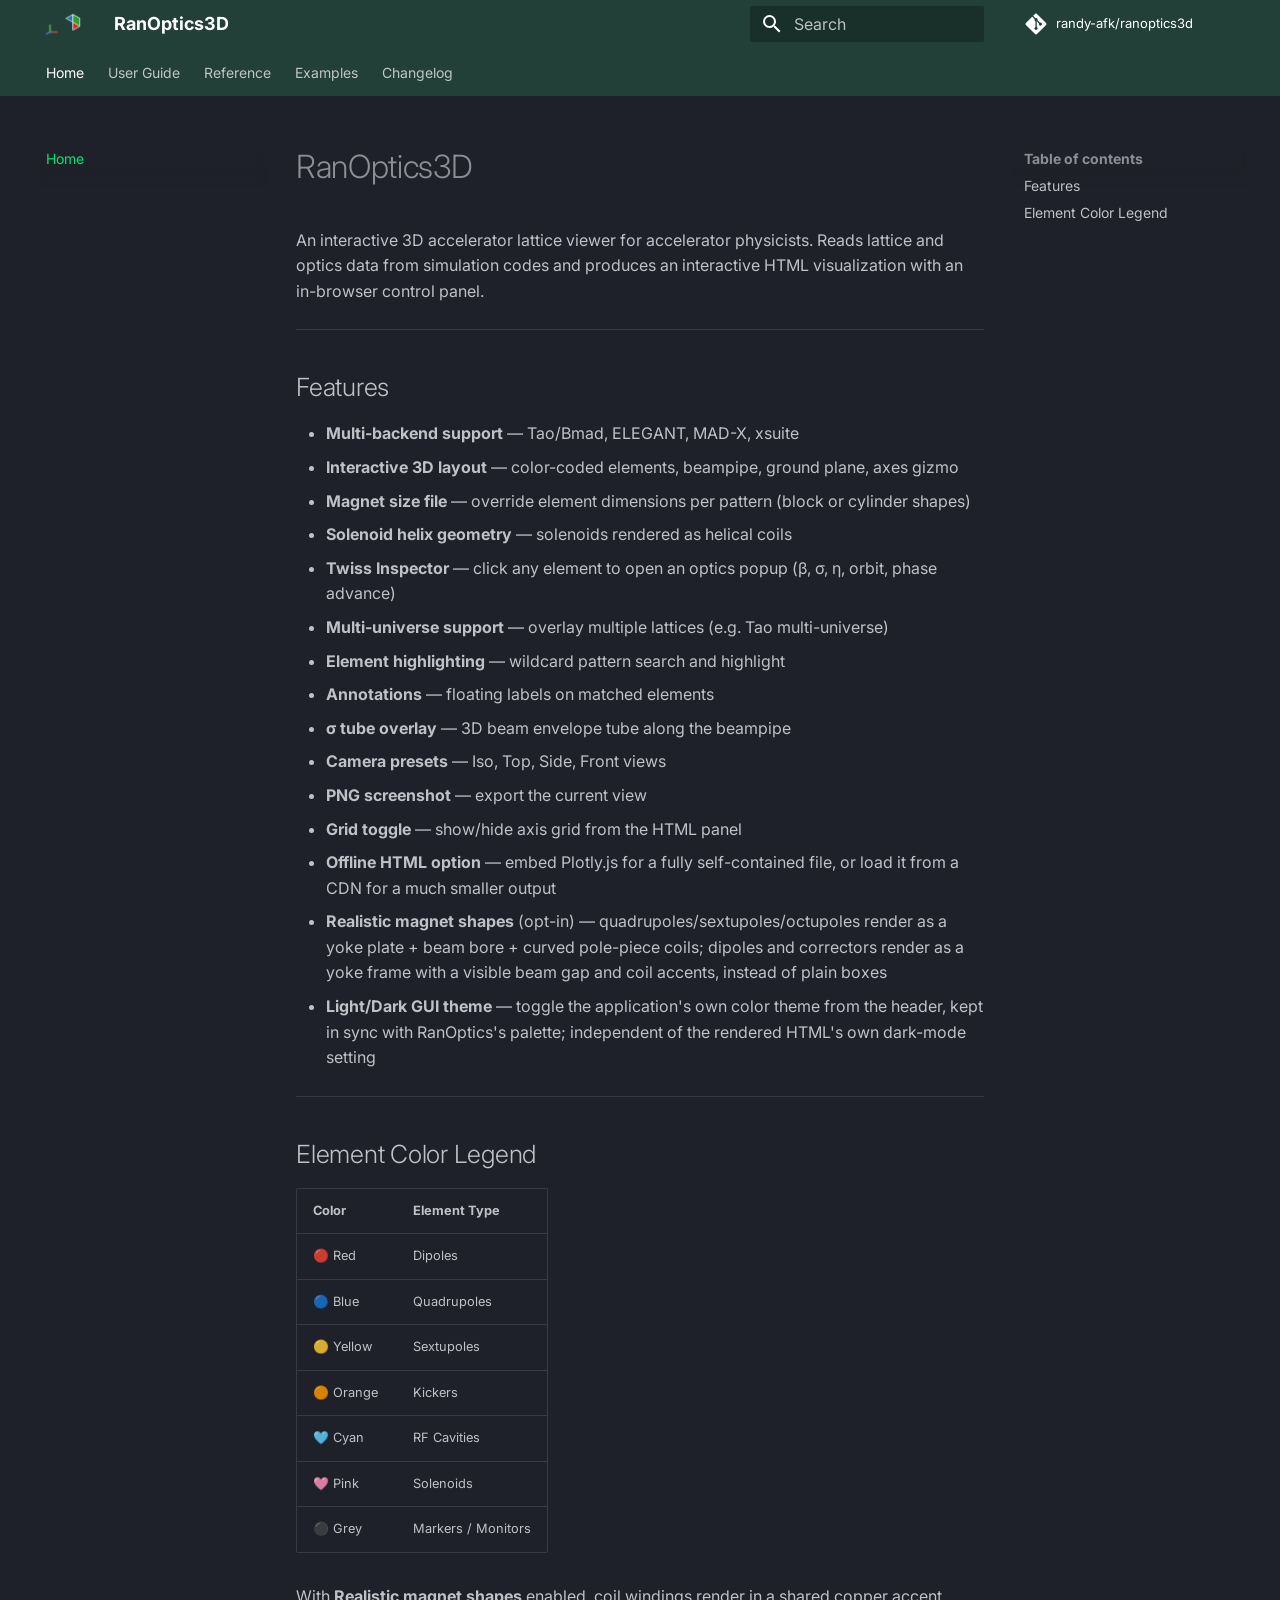
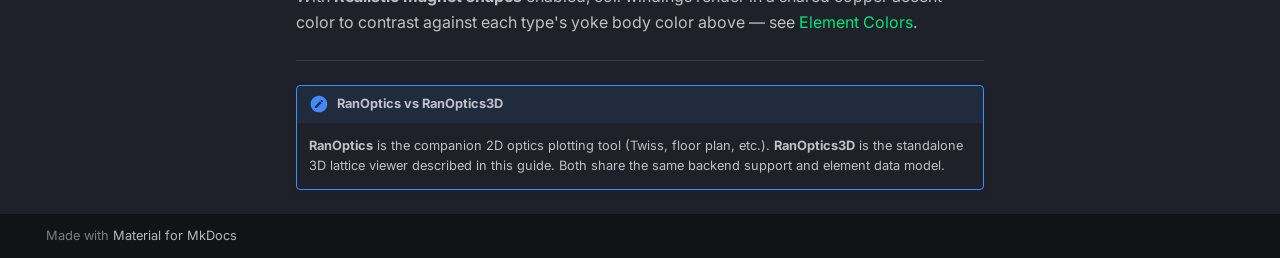
==== commit 6200277c: "Deployed ff05d40 with MkDocs version: 1.6.1" ====
--- a/index.html
+++ b/index.html
@@ -19,7 +19,7 @@
       
       
       <link rel="icon" href="assets/logo_docs.png">
-      <meta name="generator" content="mkdocs-1.6.1, mkdocs-material-9.7.6">
+      <meta name="generator" content="mkdocs-1.6.1, mkdocs-material-9.7.7">
     
     
       
@@ -27,7 +27,7 @@
       
     
     
-      <link rel="stylesheet" href="assets/stylesheets/main.484c7ddc.min.css">
+      <link rel="stylesheet" href="assets/stylesheets/main.ec1eaa64.min.css">
       
         
         <link rel="stylesheet" href="assets/stylesheets/palette.ab4e12ef.min.css">
@@ -921,7 +921,7 @@
 
 <h1 id="ranoptics3d">RanOptics3D</h1>
 <p>An interactive 3D accelerator lattice viewer for accelerator physicists. Reads lattice and
-optics data from simulation codes and produces a self-contained interactive HTML visualization
+optics data from simulation codes and produces an interactive HTML visualization
 with an in-browser control panel.</p>
 <hr />
 <h2 id="features">Features</h2>
@@ -938,6 +938,9 @@
 <li><strong>Camera presets</strong> — Iso, Top, Side, Front views</li>
 <li><strong>PNG screenshot</strong> — export the current view</li>
 <li><strong>Grid toggle</strong> — show/hide axis grid from the HTML panel</li>
+<li><strong>Offline HTML option</strong> — embed Plotly.js for a fully self-contained file, or load it from a CDN for a much smaller output</li>
+<li><strong>Realistic magnet shapes</strong> (opt-in) — quadrupoles/sextupoles/octupoles render as a yoke plate + beam bore + curved pole-piece coils; dipoles and correctors render as a yoke frame with a visible beam gap and coil accents, instead of plain boxes</li>
+<li><strong>Light/Dark GUI theme</strong> — toggle the application's own color theme from the header, kept in sync with RanOptics's palette; independent of the rendered HTML's own dark-mode setting</li>
 </ul>
 <hr />
 <h2 id="element-color-legend">Element Color Legend</h2>
@@ -979,6 +982,9 @@
 </tr>
 </tbody>
 </table>
+<p>With <strong>Realistic magnet shapes</strong> enabled, coil windings render in a
+shared copper accent color to contrast against each type's yoke body
+color above — see <a href="reference/element-colors/">Element Colors</a>.</p>
 <hr />
 <div class="admonition note">
 <p class="admonition-title">RanOptics vs RanOptics3D</p>
@@ -1044,7 +1050,7 @@
       <script id="__config" type="application/json">{"annotate": null, "base": ".", "features": ["navigation.tabs", "navigation.sections", "navigation.top", "search.highlight", "search.suggest", "content.code.copy"], "search": "assets/javascripts/workers/search.2c215733.min.js", "tags": null, "translations": {"clipboard.copied": "Copied to clipboard", "clipboard.copy": "Copy to clipboard", "search.result.more.one": "1 more on this page", "search.result.more.other": "# more on this page", "search.result.none": "No matching documents", "search.result.one": "1 matching document", "search.result.other": "# matching documents", "search.result.placeholder": "Type to start searching", "search.result.term.missing": "Missing", "select.version": "Select version"}, "version": null}</script>
     
     
-      <script src="assets/javascripts/bundle.79ae519e.min.js"></script>
+      <script src="assets/javascripts/bundle.d7400e89.min.js"></script>
       
     
   </body>
--- a/assets/stylesheets/main.ec1eaa64.min.css
+++ b/assets/stylesheets/main.ec1eaa64.min.css
@@ -0,0 +1 @@
+@charset "UTF-8";html{-webkit-text-size-adjust:none;-moz-text-size-adjust:none;text-size-adjust:none;box-sizing:border-box}*,:after,:before{box-sizing:inherit}@media (prefers-reduced-motion){*,:after,:before{transition:none!important}}body{margin:0}a,button,input,label{-webkit-tap-highlight-color:transparent}a{color:inherit;text-decoration:none}hr{border:0;box-sizing:initial;display:block;height:.05rem;overflow:visible;padding:0}small{font-size:80%}sub,sup{line-height:1em}img{border-style:none}table{border-collapse:initial;border-spacing:0}td,th{font-weight:400;vertical-align:top}button{background:#0000;border:0;font-family:inherit;font-size:inherit;margin:0;padding:0}input{border:0;outline:none}:root{--md-primary-fg-color:#4051b5;--md-primary-fg-color--light:#5d6cc0;--md-primary-fg-color--dark:#303fa1;--md-primary-bg-color:#fff;--md-primary-bg-color--light:#ffffffb3;--md-accent-fg-color:#526cfe;--md-accent-fg-color--transparent:#526cfe1a;--md-accent-bg-color:#fff;--md-accent-bg-color--light:#ffffffb3}[data-md-color-scheme=default]{color-scheme:light}[data-md-color-scheme=default] img[src$="#gh-dark-mode-only"],[data-md-color-scheme=default] img[src$="#only-dark"]{display:none}:root,[data-md-color-scheme=default]{--md-hue:225deg;--md-default-fg-color:#000000de;--md-default-fg-color--light:#0000008a;--md-default-fg-color--lighter:#00000052;--md-default-fg-color--lightest:#00000012;--md-default-bg-color:#fff;--md-default-bg-color--light:#ffffffb3;--md-default-bg-color--lighter:#ffffff4d;--md-default-bg-color--lightest:#ffffff1f;--md-code-fg-color:#36464e;--md-code-bg-color:#f5f5f5;--md-code-bg-color--light:#f5f5f5b3;--md-code-bg-color--lighter:#f5f5f54d;--md-code-hl-color:#4287ff;--md-code-hl-color--light:#4287ff1a;--md-code-hl-number-color:#d52a2a;--md-code-hl-special-color:#db1457;--md-code-hl-function-color:#a846b9;--md-code-hl-constant-color:#6e59d9;--md-code-hl-keyword-color:#3f6ec6;--md-code-hl-string-color:#1c7d4d;--md-code-hl-name-color:var(--md-code-fg-color);--md-code-hl-operator-color:var(--md-default-fg-color--light);--md-code-hl-punctuation-color:var(--md-default-fg-color--light);--md-code-hl-comment-color:var(--md-default-fg-color--light);--md-code-hl-generic-color:var(--md-default-fg-color--light);--md-code-hl-variable-color:var(--md-default-fg-color--light);--md-typeset-color:var(--md-default-fg-color);--md-typeset-a-color:var(--md-primary-fg-color);--md-typeset-del-color:#f5503d26;--md-typeset-ins-color:#0bd57026;--md-typeset-kbd-color:#fafafa;--md-typeset-kbd-accent-color:#fff;--md-typeset-kbd-border-color:#b8b8b8;--md-typeset-mark-color:#ffff0080;--md-typeset-table-color:#0000001f;--md-typeset-table-color--light:rgba(0,0,0,.035);--md-admonition-fg-color:var(--md-default-fg-color);--md-admonition-bg-color:var(--md-default-bg-color);--md-warning-fg-color:#000000de;--md-warning-bg-color:#ff9;--md-footer-fg-color:#fff;--md-footer-fg-color--light:#ffffffb3;--md-footer-fg-color--lighter:#ffffff73;--md-footer-bg-color:#000000de;--md-footer-bg-color--dark:#00000052;--md-shadow-z1:0 0.2rem 0.5rem #0000000d,0 0 0.05rem #0000001a;--md-shadow-z2:0 0.2rem 0.5rem #0000001a,0 0 0.05rem #00000040;--md-shadow-z3:0 0.2rem 0.5rem #0003,0 0 0.05rem #00000059}.md-icon svg{fill:currentcolor;display:block;height:1.2rem;width:1.2rem}body{-webkit-font-smoothing:antialiased;-moz-osx-font-smoothing:grayscale;--md-text-font-family:var(--md-text-font,_),-apple-system,BlinkMacSystemFont,Helvetica,Arial,sans-serif;--md-code-font-family:var(--md-code-font,_),SFMono-Regular,Consolas,Menlo,monospace}aside,body,input{font-feature-settings:"kern","liga";color:var(--md-typeset-color);font-family:var(--md-text-font-family)}code,kbd,pre{font-feature-settings:"kern";font-family:var(--md-code-font-family)}:root{--md-typeset-table-sort-icon:url('data:image/svg+xml;charset=utf-8,<svg xmlns="http://www.w3.org/2000/svg" viewBox="0 0 24 24"><path d="m18 21-4-4h3V7h-3l4-4 4 4h-3v10h3M2 19v-2h10v2M2 13v-2h7v2M2 7V5h4v2z"/></svg>');--md-typeset-table-sort-icon--asc:url('data:image/svg+xml;charset=utf-8,<svg xmlns="http://www.w3.org/2000/svg" viewBox="0 0 24 24"><path d="M19 17h3l-4 4-4-4h3V3h2M2 17h10v2H2M6 5v2H2V5m0 6h7v2H2z"/></svg>');--md-typeset-table-sort-icon--desc:url('data:image/svg+xml;charset=utf-8,<svg xmlns="http://www.w3.org/2000/svg" viewBox="0 0 24 24"><path d="M19 7h3l-4-4-4 4h3v14h2M2 17h10v2H2M6 5v2H2V5m0 6h7v2H2z"/></svg>')}.md-typeset{-webkit-print-color-adjust:exact;color-adjust:exact;font-size:.8rem;line-height:1.6;overflow-wrap:break-word}@media print{.md-typeset{font-size:.68rem}}.md-typeset blockquote,.md-typeset dl,.md-typeset figure,.md-typeset ol,.md-typeset pre,.md-typeset ul{margin-bottom:1em;margin-top:1em}.md-typeset h1{color:var(--md-default-fg-color--light);font-size:2em;line-height:1.3;margin:0 0 1.25em}.md-typeset h1,.md-typeset h2{font-weight:300;letter-spacing:-.01em}.md-typeset h2{font-size:1.5625em;line-height:1.4;margin:1.6em 0 .64em}.md-typeset h3{font-size:1.25em;font-weight:400;letter-spacing:-.01em;line-height:1.5;margin:1.6em 0 .8em}.md-typeset h2+h3{margin-top:.8em}.md-typeset h4{font-weight:700;letter-spacing:-.01em;margin:1em 0}.md-typeset h5,.md-typeset h6{color:var(--md-default-fg-color--light);font-size:.8em;font-weight:700;letter-spacing:-.01em;margin:1.25em 0}.md-typeset h5{text-transform:uppercase}.md-typeset h5 code{text-transform:none}.md-typeset hr{border-bottom:.05rem solid var(--md-default-fg-color--lightest);display:flow-root;margin:1.5em 0}.md-typeset a{color:var(--md-typeset-a-color);word-break:break-word}.md-typeset a,.md-typeset a:before{transition:color 125ms}.md-typeset a:focus,.md-typeset a:hover{color:var(--md-accent-fg-color)}.md-typeset a:focus code,.md-typeset a:hover code{background-color:var(--md-accent-fg-color--transparent);color:var(--md-accent-fg-color)}.md-typeset a code{color:var(--md-typeset-a-color)}.md-typeset a.focus-visible{outline-color:var(--md-accent-fg-color);outline-offset:.2rem}.md-typeset code,.md-typeset kbd,.md-typeset pre{color:var(--md-code-fg-color);direction:ltr;font-variant-ligatures:none;transition:background-color 125ms}@media print{.md-typeset code,.md-typeset kbd,.md-typeset pre{white-space:pre-wrap}}.md-typeset code{background-color:var(--md-code-bg-color);border-radius:.1rem;-webkit-box-decoration-break:clone;box-decoration-break:clone;font-size:.85em;padding:0 .2941176471em;transition:color 125ms,background-color 125ms;word-break:break-word}.md-typeset code:not(.focus-visible){-webkit-tap-highlight-color:transparent;outline:none}.md-typeset pre{display:flow-root;line-height:1.4;position:relative}.md-typeset pre>code{-webkit-box-decoration-break:slice;box-decoration-break:slice;box-shadow:none;display:block;margin:0;outline-color:var(--md-accent-fg-color);overflow:auto;padding:.7720588235em 1.1764705882em;scrollbar-color:var(--md-default-fg-color--lighter) #0000;scrollbar-width:thin;touch-action:auto;word-break:normal}.md-typeset pre>code:hover{scrollbar-color:var(--md-accent-fg-color) #0000}.md-typeset pre>code::-webkit-scrollbar{height:.2rem;width:.2rem}.md-typeset pre>code::-webkit-scrollbar-thumb{background-color:var(--md-default-fg-color--lighter)}.md-typeset pre>code::-webkit-scrollbar-thumb:hover{background-color:var(--md-accent-fg-color)}.md-typeset kbd{background-color:var(--md-typeset-kbd-color);border-radius:.1rem;box-shadow:0 .1rem 0 .05rem var(--md-typeset-kbd-border-color),0 .1rem 0 var(--md-typeset-kbd-border-color),0 -.1rem .2rem var(--md-typeset-kbd-accent-color) inset;color:var(--md-default-fg-color);display:inline-block;font-size:.75em;padding:0 .6666666667em;vertical-align:text-top;word-break:break-word}.md-typeset mark{background-color:var(--md-typeset-mark-color);-webkit-box-decoration-break:clone;box-decoration-break:clone;color:inherit;word-break:break-word}.md-typeset abbr{cursor:help;text-decoration:none}.md-typeset [data-preview],.md-typeset abbr{border-bottom:.05rem dotted var(--md-default-fg-color--light)}.md-typeset small{opacity:.75}[dir=ltr] .md-typeset sub,[dir=ltr] .md-typeset sup{margin-left:.078125em}[dir=rtl] .md-typeset sub,[dir=rtl] .md-typeset sup{margin-right:.078125em}[dir=ltr] .md-typeset blockquote{padding-left:.6rem}[dir=rtl] .md-typeset blockquote{padding-right:.6rem}[dir=ltr] .md-typeset blockquote{border-left:.2rem solid var(--md-default-fg-color--lighter)}[dir=rtl] .md-typeset blockquote{border-right:.2rem solid var(--md-default-fg-color--lighter)}.md-typeset blockquote{color:var(--md-default-fg-color--light);margin-left:0;margin-right:0}.md-typeset ul{list-style-type:disc}.md-typeset ul[type]{list-style-type:revert-layer}[dir=ltr] .md-typeset ol,[dir=ltr] .md-typeset ul{margin-left:.625em}[dir=rtl] .md-typeset ol,[dir=rtl] .md-typeset ul{margin-right:.625em}.md-typeset ol,.md-typeset ul{padding:0}.md-typeset ol:not([hidden]),.md-typeset ul:not([hidden]){display:flow-root}.md-typeset ol ol,.md-typeset ul ol{list-style-type:lower-alpha}.md-typeset ol ol ol,.md-typeset ul ol ol{list-style-type:lower-roman}.md-typeset ol ol ol ol,.md-typeset ul ol ol ol{list-style-type:upper-alpha}.md-typeset ol ol ol ol ol,.md-typeset ul ol ol ol ol{list-style-type:upper-roman}.md-typeset ol[type],.md-typeset ul[type]{list-style-type:revert-layer}[dir=ltr] .md-typeset ol li,[dir=ltr] .md-typeset ul li{margin-left:1.25em}[dir=rtl] .md-typeset ol li,[dir=rtl] .md-typeset ul li{margin-right:1.25em}.md-typeset ol li,.md-typeset ul li{margin-bottom:.5em}.md-typeset ol li blockquote,.md-typeset ol li p,.md-typeset ul li blockquote,.md-typeset ul li p{margin:.5em 0}.md-typeset ol li:last-child,.md-typeset ul li:last-child{margin-bottom:0}[dir=ltr] .md-typeset ol li ol,[dir=ltr] .md-typeset ol li ul,[dir=ltr] .md-typeset ul li ol,[dir=ltr] .md-typeset ul li ul{margin-left:.625em}[dir=rtl] .md-typeset ol li ol,[dir=rtl] .md-typeset ol li ul,[dir=rtl] .md-typeset ul li ol,[dir=rtl] .md-typeset ul li ul{margin-right:.625em}.md-typeset ol li ol,.md-typeset ol li ul,.md-typeset ul li ol,.md-typeset ul li ul{margin-bottom:.5em;margin-top:.5em}[dir=ltr] .md-typeset dd{margin-left:1.875em}[dir=rtl] .md-typeset dd{margin-right:1.875em}.md-typeset dd{margin-bottom:1.5em;margin-top:1em}.md-typeset img,.md-typeset svg,.md-typeset video{height:auto;max-width:100%}.md-typeset img[align=left]{margin:1em 1em 1em 0}.md-typeset img[align=right]{margin:1em 0 1em 1em}.md-typeset img[align]:only-child{margin-top:0}.md-typeset figure{display:flow-root;margin:1em auto;max-width:100%;text-align:center;width:fit-content}.md-typeset figure img{display:block;margin:0 auto}.md-typeset figcaption{font-style:italic;margin:1em auto;max-width:24rem}.md-typeset iframe{max-width:100%}.md-typeset table:not([class]){background-color:var(--md-default-bg-color);border:.05rem solid var(--md-typeset-table-color);border-radius:.1rem;display:inline-block;font-size:.64rem;max-width:100%;overflow:auto;touch-action:auto}@media print{.md-typeset table:not([class]){display:table}}.md-typeset table:not([class])+*{margin-top:1.5em}.md-typeset table:not([class]) td>:first-child,.md-typeset table:not([class]) th>:first-child{margin-top:0}.md-typeset table:not([class]) td>:last-child,.md-typeset table:not([class]) th>:last-child{margin-bottom:0}.md-typeset table:not([class]) td:not([align]),.md-typeset table:not([class]) th:not([align]){text-align:left}[dir=rtl] .md-typeset table:not([class]) td:not([align]),[dir=rtl] .md-typeset table:not([class]) th:not([align]){text-align:right}.md-typeset table:not([class]) th{font-weight:700;min-width:5rem;padding:.9375em 1.25em;vertical-align:top}.md-typeset table:not([class]) td{border-top:.05rem solid var(--md-typeset-table-color);padding:.9375em 1.25em;vertical-align:top}.md-typeset table:not([class]) tbody tr{transition:background-color 125ms}.md-typeset table:not([class]) tbody tr:hover{background-color:var(--md-typeset-table-color--light);box-shadow:0 .05rem 0 var(--md-default-bg-color) inset}.md-typeset table:not([class]) a{word-break:normal}.md-typeset table th[role=columnheader]{cursor:pointer}[dir=ltr] .md-typeset table th[role=columnheader]:after{margin-left:.5em}[dir=rtl] .md-typeset table th[role=columnheader]:after{margin-right:.5em}.md-typeset table th[role=columnheader]:after{content:"";display:inline-block;height:1.2em;-webkit-mask-image:var(--md-typeset-table-sort-icon);mask-image:var(--md-typeset-table-sort-icon);-webkit-mask-repeat:no-repeat;mask-repeat:no-repeat;-webkit-mask-size:contain;mask-size:contain;transition:background-color 125ms;vertical-align:text-bottom;width:1.2em}.md-typeset table th[role=columnheader]:hover:after{background-color:var(--md-default-fg-color--lighter)}.md-typeset table th[role=columnheader][aria-sort=ascending]:after{background-color:var(--md-default-fg-color--light);-webkit-mask-image:var(--md-typeset-table-sort-icon--asc);mask-image:var(--md-typeset-table-sort-icon--asc)}.md-typeset table th[role=columnheader][aria-sort=descending]:after{background-color:var(--md-default-fg-color--light);-webkit-mask-image:var(--md-typeset-table-sort-icon--desc);mask-image:var(--md-typeset-table-sort-icon--desc)}.md-typeset__scrollwrap{margin:1em -.8rem;overflow-x:auto;touch-action:auto}.md-typeset__table{display:inline-block;margin-bottom:.5em;padding:0 .8rem}@media print{.md-typeset__table{display:block}}html .md-typeset__table table{display:table;margin:0;overflow:hidden;width:100%}@media screen and (max-width:44.984375em){.md-content__inner>pre{margin:1em -.8rem}.md-content__inner>pre code{border-radius:0}}.md-typeset .md-author{border-radius:100%;display:block;flex-shrink:0;height:1.6rem;overflow:hidden;position:relative;transition:color 125ms,transform 125ms;width:1.6rem}.md-typeset .md-author img{display:block}.md-typeset .md-author--more{background:var(--md-default-fg-color--lightest);color:var(--md-default-fg-color--lighter);font-size:.6rem;font-weight:700;line-height:1.6rem;text-align:center}.md-typeset .md-author--long{height:2.4rem;width:2.4rem}.md-typeset a.md-author{transform:scale(1)}.md-typeset a.md-author img{border-radius:100%;filter:grayscale(100%) opacity(75%);transition:filter 125ms}.md-typeset a.md-author:focus,.md-typeset a.md-author:hover{transform:scale(1.1);z-index:1}.md-typeset a.md-author:focus img,.md-typeset a.md-author:hover img{filter:grayscale(0)}.md-banner{background-color:var(--md-footer-bg-color);color:var(--md-footer-fg-color);overflow:auto}@media print{.md-banner{display:none}}.md-banner--warning{background-color:var(--md-warning-bg-color);color:var(--md-warning-fg-color)}.md-banner__inner{font-size:.7rem;margin:.6rem auto;padding:0 .8rem}[dir=ltr] .md-banner__button{float:right}[dir=rtl] .md-banner__button{float:left}.md-banner__button{color:inherit;cursor:pointer;transition:opacity .25s}.no-js .md-banner__button{display:none}.md-banner__button:hover{opacity:.7}html{font-size:125%;height:100%;overflow-x:hidden}@media screen and (min-width:100em){html{font-size:137.5%}}@media screen and (min-width:125em){html{font-size:150%}}body{background-color:var(--md-default-bg-color);display:flex;flex-direction:column;font-size:.5rem;min-height:100%;position:relative;width:100%}@media print{body{display:block}}@media screen and (max-width:59.984375em){body[data-md-scrolllock]{position:fixed}}.md-grid{margin-left:auto;margin-right:auto;max-width:61rem}.md-container{display:flex;flex-direction:column;flex-grow:1}@media print{.md-container{display:block}}.md-main{flex-grow:1}.md-main__inner{display:flex;height:100%;margin-top:1.5rem}.md-ellipsis{overflow:hidden;text-overflow:ellipsis}.md-toggle{display:none}.md-option{height:0;opacity:0;position:absolute;width:0}.md-option:checked+label:not([hidden]){display:block}.md-option.focus-visible+label{outline-color:var(--md-accent-fg-color);outline-style:auto}.md-skip{background-color:var(--md-default-fg-color);border-radius:.1rem;color:var(--md-default-bg-color);font-size:.64rem;margin:.5rem;opacity:0;outline-color:var(--md-accent-fg-color);padding:.3rem .5rem;position:fixed;transform:translateY(.4rem);z-index:-1}.md-skip:focus{opacity:1;transform:translateY(0);transition:transform .25s cubic-bezier(.4,0,.2,1),opacity 175ms 75ms;z-index:10}@page{margin:25mm}:root{--md-clipboard-icon:url('data:image/svg+xml;charset=utf-8,<svg xmlns="http://www.w3.org/2000/svg" viewBox="0 0 24 24"><path d="M19 21H8V7h11m0-2H8a2 2 0 0 0-2 2v14a2 2 0 0 0 2 2h11a2 2 0 0 0 2-2V7a2 2 0 0 0-2-2m-3-4H4a2 2 0 0 0-2 2v14h2V3h12z"/></svg>')}.md-clipboard{border-radius:.1rem;color:var(--md-default-fg-color--lightest);cursor:pointer;height:1.5em;outline-color:var(--md-accent-fg-color);outline-offset:.1rem;transition:color .25s;width:1.5em;z-index:1}@media print{.md-clipboard{display:none}}.md-clipboard:not(.focus-visible){-webkit-tap-highlight-color:transparent;outline:none}:hover>.md-clipboard{color:var(--md-default-fg-color--light)}.md-clipboard:focus,.md-clipboard:hover{color:var(--md-accent-fg-color)}.md-clipboard:after{background-color:currentcolor;content:"";display:block;height:1.125em;margin:0 auto;-webkit-mask-image:var(--md-clipboard-icon);mask-image:var(--md-clipboard-icon);-webkit-mask-position:center;mask-position:center;-webkit-mask-repeat:no-repeat;mask-repeat:no-repeat;-webkit-mask-size:contain;mask-size:contain;width:1.125em}.md-clipboard--inline{cursor:pointer}.md-clipboard--inline code{transition:color .25s,background-color .25s}.md-clipboard--inline:focus code,.md-clipboard--inline:hover code{background-color:var(--md-accent-fg-color--transparent);color:var(--md-accent-fg-color)}:root{--md-code-select-icon:url('data:image/svg+xml;charset=utf-8,<svg xmlns="http://www.w3.org/2000/svg" viewBox="0 0 24 24"><path d="M19 19h-4v2h4c1.1 0 2-.9 2-2v-4h-2m0-12h-4v2h4v4h2V5c0-1.1-.9-2-2-2M5 5h4V3H5c-1.1 0-2 .9-2 2v4h2m0 6H3v4c0 1.1.9 2 2 2h4v-2H5zm2-4h2v2H7zm4 0h2v2h-2zm4 0h2v2h-2zM7 7h2v2H7zm4 0h2v2h-2zm4 0h2v2h-2zm-8 8h2v2H7zm4 0h2v2h-2zm4 0h2v2h-2z"/></svg>');--md-code-copy-icon:url('data:image/svg+xml;charset=utf-8,<svg xmlns="http://www.w3.org/2000/svg" viewBox="0 0 24 24"><path d="M19 21H8V7h11m0-2H8a2 2 0 0 0-2 2v14a2 2 0 0 0 2 2h11a2 2 0 0 0 2-2V7a2 2 0 0 0-2-2m-3-4H4a2 2 0 0 0-2 2v14h2V3h12z"/></svg>')}.md-typeset .md-code__content{display:grid}.md-code__nav{background-color:var(--md-code-bg-color--lighter);border-radius:.1rem;display:flex;gap:.2rem;padding:.2rem;position:absolute;right:.25em;top:.25em;transition:background-color .25s;z-index:1}:hover>.md-code__nav{background-color:var(--md-code-bg-color--light)}.md-code__button{color:var(--md-default-fg-color--lightest);cursor:pointer;display:block;height:1.5em;outline-color:var(--md-accent-fg-color);outline-offset:.1rem;transition:color .25s;width:1.5em}:hover>*>.md-code__button{color:var(--md-default-fg-color--light)}.md-code__button.focus-visible,.md-code__button:hover{color:var(--md-accent-fg-color)}.md-code__button--active{color:var(--md-default-fg-color)!important}.md-code__button:after{background-color:currentcolor;content:"";display:block;height:1.125em;margin:0 auto;-webkit-mask-position:center;mask-position:center;-webkit-mask-repeat:no-repeat;mask-repeat:no-repeat;-webkit-mask-size:contain;mask-size:contain;width:1.125em}.md-code__button[data-md-type=select]:after{-webkit-mask-image:var(--md-code-select-icon);mask-image:var(--md-code-select-icon)}.md-code__button[data-md-type=copy]:after{-webkit-mask-image:var(--md-code-copy-icon);mask-image:var(--md-code-copy-icon)}@keyframes consent{0%{opacity:0;transform:translateY(100%)}to{opacity:1;transform:translateY(0)}}@keyframes overlay{0%{opacity:0}to{opacity:1}}.md-consent__overlay{animation:overlay .25s both;-webkit-backdrop-filter:blur(.1rem);backdrop-filter:blur(.1rem);background-color:#0000008a;height:100%;opacity:1;position:fixed;top:0;width:100%;z-index:5}.md-consent__inner{animation:consent .5s cubic-bezier(.1,.7,.1,1) both;background-color:var(--md-default-bg-color);border:0;border-radius:.1rem;bottom:0;box-shadow:0 0 .2rem #0000001a,0 .2rem .4rem #0003;max-height:100%;overflow:auto;padding:0;position:fixed;width:100%;z-index:5}.md-consent__form{padding:.8rem}.md-consent__settings{display:none;margin:1em 0}input:checked+.md-consent__settings{display:block}.md-consent__controls{margin-bottom:.8rem}.md-typeset .md-consent__controls .md-button{display:inline}@media screen and (max-width:44.984375em){.md-typeset .md-consent__controls .md-button{display:block;margin-top:.4rem;text-align:center;width:100%}}.md-consent label{cursor:pointer}.md-content{flex-grow:1;min-width:0}.md-content__inner{margin:0 .8rem 1.2rem;padding-top:.6rem}@media screen and (min-width:76.25em){[dir=ltr] .md-sidebar--primary:not([hidden])~.md-content>.md-content__inner{margin-left:1.2rem}[dir=ltr] .md-sidebar--secondary:not([hidden])~.md-content>.md-content__inner,[dir=rtl] .md-sidebar--primary:not([hidden])~.md-content>.md-content__inner{margin-right:1.2rem}[dir=rtl] .md-sidebar--secondary:not([hidden])~.md-content>.md-content__inner{margin-left:1.2rem}}.md-content__inner:before{content:"";display:block;height:.4rem}.md-content__inner>:last-child{margin-bottom:0}[dir=ltr] .md-content__button{float:right}[dir=rtl] .md-content__button{float:left}[dir=ltr] .md-content__button{margin-left:.4rem}[dir=rtl] .md-content__button{margin-right:.4rem}.md-content__button{margin:.4rem 0;padding:0}@media print{.md-content__button{display:none}}.md-typeset .md-content__button{color:var(--md-default-fg-color--lighter)}.md-content__button svg{display:inline;vertical-align:top}[dir=rtl] .md-content__button svg{transform:scaleX(-1)}[dir=ltr] .md-dialog{right:.8rem}[dir=rtl] .md-dialog{left:.8rem}.md-dialog{background-color:var(--md-default-fg-color);border-radius:.1rem;bottom:.8rem;box-shadow:var(--md-shadow-z3);min-width:11.1rem;opacity:0;padding:.4rem .6rem;pointer-events:none;position:fixed;transform:translateY(100%);transition:transform 0ms .4s,opacity .4s;z-index:4}@media print{.md-dialog{display:none}}.md-dialog--active{opacity:1;pointer-events:auto;transform:translateY(0);transition:transform .4s cubic-bezier(.075,.85,.175,1),opacity .4s}.md-dialog__inner{color:var(--md-default-bg-color);font-size:.7rem}.md-feedback{margin:2em 0 1em;text-align:center}.md-feedback fieldset{border:none;margin:0;padding:0}.md-feedback__title{font-weight:700;margin:1em auto}.md-feedback__inner{position:relative}.md-feedback__list{display:flex;flex-wrap:wrap;place-content:baseline center;position:relative}.md-feedback__list:hover .md-icon:not(:disabled){color:var(--md-default-fg-color--lighter)}:disabled .md-feedback__list{min-height:1.8rem}.md-feedback__icon{color:var(--md-default-fg-color--light);cursor:pointer;flex-shrink:0;margin:0 .1rem;transition:color 125ms}.md-feedback__icon:not(:disabled).md-icon:hover{color:var(--md-accent-fg-color)}.md-feedback__icon:disabled{color:var(--md-default-fg-color--lightest);pointer-events:none}.md-feedback__note{opacity:0;position:relative;transform:translateY(.4rem);transition:transform .4s cubic-bezier(.1,.7,.1,1),opacity .15s}.md-feedback__note>*{margin:0 auto;max-width:16rem}:disabled .md-feedback__note{opacity:1;transform:translateY(0)}@media print{.md-feedback{display:none}}.md-footer{background-color:var(--md-footer-bg-color);color:var(--md-footer-fg-color)}@media print{.md-footer{display:none}}.md-footer__inner{justify-content:space-between;overflow:auto;padding:.2rem}.md-footer__inner:not([hidden]){display:flex}.md-footer__link{align-items:end;display:flex;flex-grow:0.01;margin-bottom:.4rem;margin-top:1rem;max-width:100%;outline-color:var(--md-accent-fg-color);overflow:hidden;transition:opacity .25s}.md-footer__link:focus,.md-footer__link:hover{opacity:.7}[dir=rtl] .md-footer__link svg{transform:scaleX(-1)}@media screen and (max-width:44.984375em){.md-footer__link--prev{flex-shrink:0}.md-footer__link--prev .md-footer__title{display:none}}[dir=ltr] .md-footer__link--next{margin-left:auto}[dir=rtl] .md-footer__link--next{margin-right:auto}.md-footer__link--next{text-align:right}[dir=rtl] .md-footer__link--next{text-align:left}.md-footer__title{flex-grow:1;font-size:.9rem;margin-bottom:.7rem;max-width:calc(100% - 2.4rem);padding:0 1rem;white-space:nowrap}.md-footer__button{margin:.2rem;padding:.4rem}.md-footer__direction{font-size:.64rem;opacity:.7}.md-footer-meta{background-color:var(--md-footer-bg-color--dark)}.md-footer-meta__inner{display:flex;flex-wrap:wrap;justify-content:space-between;padding:.2rem}html .md-footer-meta.md-typeset a{color:var(--md-footer-fg-color--light)}html .md-footer-meta.md-typeset a:focus,html .md-footer-meta.md-typeset a:hover{color:var(--md-footer-fg-color)}.md-copyright{color:var(--md-footer-fg-color--lighter);font-size:.64rem;margin:auto .6rem;padding:.4rem 0;width:100%}@media screen and (min-width:45em){.md-copyright{width:auto}}.md-copyright__highlight{color:var(--md-footer-fg-color--light)}.md-social{display:inline-flex;gap:.2rem;margin:0 .4rem;padding:.2rem 0 .6rem}@media screen and (min-width:45em){.md-social{padding:.6rem 0}}.md-social__link{display:inline-block;height:1.6rem;text-align:center;width:1.6rem}.md-social__link:before{line-height:1.9}.md-social__link svg{fill:currentcolor;max-height:.8rem;vertical-align:-25%}.md-typeset .md-button{border:.1rem solid;border-radius:.1rem;color:var(--md-primary-fg-color);cursor:pointer;display:inline-block;font-weight:700;padding:.625em 2em;transition:color 125ms,background-color 125ms,border-color 125ms}.md-typeset .md-button--primary{background-color:var(--md-primary-fg-color);border-color:var(--md-primary-fg-color);color:var(--md-primary-bg-color)}.md-typeset .md-button:focus,.md-typeset .md-button:hover{background-color:var(--md-accent-fg-color);border-color:var(--md-accent-fg-color);color:var(--md-accent-bg-color)}[dir=ltr] .md-typeset .md-input{border-top-left-radius:.1rem}[dir=ltr] .md-typeset .md-input,[dir=rtl] .md-typeset .md-input{border-top-right-radius:.1rem}[dir=rtl] .md-typeset .md-input{border-top-left-radius:.1rem}.md-typeset .md-input{border-bottom:.1rem solid var(--md-default-fg-color--lighter);box-shadow:var(--md-shadow-z1);font-size:.8rem;height:1.8rem;padding:0 .6rem;transition:border .25s,box-shadow .25s}.md-typeset .md-input:focus,.md-typeset .md-input:hover{border-bottom-color:var(--md-accent-fg-color);box-shadow:var(--md-shadow-z2)}.md-typeset .md-input--stretch{width:100%}.md-header{background-color:var(--md-primary-fg-color);box-shadow:0 0 .2rem #0000,0 .2rem .4rem #0000;color:var(--md-primary-bg-color);display:block;left:0;position:sticky;right:0;top:0;z-index:4}@media print{.md-header{display:none}}.md-header[hidden]{transform:translateY(-100%);transition:transform .25s cubic-bezier(.8,0,.6,1),box-shadow .25s}.md-header--shadow{box-shadow:0 0 .2rem #0000001a,0 .2rem .4rem #0003;transition:transform .25s cubic-bezier(.1,.7,.1,1),box-shadow .25s}.md-header__inner{align-items:center;display:flex;padding:0 .2rem}.md-header__button{color:currentcolor;cursor:pointer;margin:.2rem;outline-color:var(--md-accent-fg-color);padding:.4rem;position:relative;transition:opacity .25s;vertical-align:middle;z-index:1}.md-header__button:hover{opacity:.7}.md-header__button:not([hidden]){display:inline-block}.md-header__button:not(.focus-visible){-webkit-tap-highlight-color:transparent;outline:none}.md-header__button.md-logo{margin:.2rem;padding:.4rem}@media screen and (max-width:76.234375em){.md-header__button.md-logo{display:none}}.md-header__button.md-logo img,.md-header__button.md-logo svg{fill:currentcolor;display:block;height:1.2rem;width:auto}@media screen and (min-width:60em){.md-header__button[for=__search]{display:none}}.no-js .md-header__button[for=__search]{display:none}[dir=rtl] .md-header__button[for=__search] svg{transform:scaleX(-1)}@media screen and (min-width:76.25em){.md-header__button[for=__drawer]{display:none}}.md-header__topic{display:flex;max-width:100%;position:absolute;transition:transform .4s cubic-bezier(.1,.7,.1,1),opacity .15s;white-space:nowrap}.md-header__topic+.md-header__topic{opacity:0;pointer-events:none;transform:translateX(1.25rem);transition:transform .4s cubic-bezier(1,.7,.1,.1),opacity .15s;z-index:-1}[dir=rtl] .md-header__topic+.md-header__topic{transform:translateX(-1.25rem)}.md-header__topic:first-child{font-weight:700}[dir=ltr] .md-header__title{margin-left:1rem;margin-right:.4rem}[dir=rtl] .md-header__title{margin-left:.4rem;margin-right:1rem}.md-header__title{flex-grow:1;font-size:.9rem;height:2.4rem;line-height:2.4rem}.md-header__title--active .md-header__topic{opacity:0;pointer-events:none;transform:translateX(-1.25rem);transition:transform .4s cubic-bezier(1,.7,.1,.1),opacity .15s;z-index:-1}[dir=rtl] .md-header__title--active .md-header__topic{transform:translateX(1.25rem)}.md-header__title--active .md-header__topic+.md-header__topic{opacity:1;pointer-events:auto;transform:translateX(0);transition:transform .4s cubic-bezier(.1,.7,.1,1),opacity .15s;z-index:0}.md-header__title>.md-header__ellipsis{height:100%;position:relative;width:100%}.md-header__option{display:flex;flex-shrink:0;max-width:100%;transition:max-width 0ms .25s,opacity .25s .25s;white-space:nowrap}[data-md-toggle=search]:checked~.md-header .md-header__option{max-width:0;opacity:0;transition:max-width 0ms,opacity 0ms}.md-header__option>input{bottom:0}.md-header__source{display:none}@media screen and (min-width:60em){[dir=ltr] .md-header__source{margin-left:1rem}[dir=rtl] .md-header__source{margin-right:1rem}.md-header__source{display:block;max-width:11.7rem;width:11.7rem}}@media screen and (min-width:76.25em){[dir=ltr] .md-header__source{margin-left:1.4rem}[dir=rtl] .md-header__source{margin-right:1.4rem}}.md-meta{color:var(--md-default-fg-color--light);font-size:.7rem;line-height:1.3}.md-meta__list{display:inline-flex;flex-wrap:wrap;list-style:none;margin:0;padding:0}.md-meta__item:not(:last-child):after{content:"·";margin-left:.2rem;margin-right:.2rem}.md-meta__link{color:var(--md-typeset-a-color)}.md-meta__link:focus,.md-meta__link:hover{color:var(--md-accent-fg-color)}.md-draft{background-color:#ff1744;border-radius:.125em;color:#fff;display:inline-block;font-weight:700;padding-left:.5714285714em;padding-right:.5714285714em}:root{--md-nav-icon--prev:url('data:image/svg+xml;charset=utf-8,<svg xmlns="http://www.w3.org/2000/svg" viewBox="0 0 24 24"><path d="M20 11v2H8l5.5 5.5-1.42 1.42L4.16 12l7.92-7.92L13.5 5.5 8 11z"/></svg>');--md-nav-icon--next:url('data:image/svg+xml;charset=utf-8,<svg xmlns="http://www.w3.org/2000/svg" viewBox="0 0 24 24"><path d="M8.59 16.58 13.17 12 8.59 7.41 10 6l6 6-6 6z"/></svg>');--md-toc-icon:url('data:image/svg+xml;charset=utf-8,<svg xmlns="http://www.w3.org/2000/svg" viewBox="0 0 24 24"><path d="M3 9h14V7H3zm0 4h14v-2H3zm0 4h14v-2H3zm16 0h2v-2h-2zm0-10v2h2V7zm0 6h2v-2h-2z"/></svg>')}.md-nav{font-size:.7rem;line-height:1.3}.md-nav__title{color:var(--md-default-fg-color--light);display:block;font-weight:700;overflow:hidden;padding:0 .6rem;text-overflow:ellipsis}.md-nav__title .md-nav__button{display:none}.md-nav__title .md-nav__button img{height:100%;width:auto}.md-nav__title .md-nav__button.md-logo img,.md-nav__title .md-nav__button.md-logo svg{fill:currentcolor;display:block;height:2.4rem;max-width:100%;object-fit:contain;width:auto}.md-nav__list{list-style:none;margin:0;padding:0}.md-nav__link{align-items:flex-start;display:flex;gap:.4rem;margin-top:.625em;scroll-snap-align:start;transition:color 125ms}.md-nav__link--passed,.md-nav__link--passed code{color:var(--md-default-fg-color--light)}.md-nav__item .md-nav__link--active,.md-nav__item .md-nav__link--active code{color:var(--md-typeset-a-color)}.md-nav__link .md-ellipsis{position:relative}.md-nav__link .md-ellipsis code{word-break:normal}[dir=ltr] .md-nav__link .md-icon:last-child{margin-left:auto}[dir=rtl] .md-nav__link .md-icon:last-child{margin-right:auto}.md-nav__link .md-typeset{font-size:.7rem;line-height:1.3}.md-nav__link svg{fill:currentcolor;flex-shrink:0;height:1.3em;position:relative}.md-nav__link[for]:focus,.md-nav__link[for]:hover,.md-nav__link[href]:focus,.md-nav__link[href]:hover{color:var(--md-accent-fg-color);cursor:pointer}.md-nav__link[for]:focus code,.md-nav__link[for]:hover code,.md-nav__link[href]:focus code,.md-nav__link[href]:hover code{background-color:var(--md-accent-fg-color--transparent);color:var(--md-accent-fg-color)}.md-nav__link.focus-visible{outline-color:var(--md-accent-fg-color);outline-offset:.2rem}.md-nav--primary .md-nav__link[for=__toc]{display:none}.md-nav--primary .md-nav__link[for=__toc] .md-icon:after{background-color:currentcolor;display:block;height:100%;-webkit-mask-image:var(--md-toc-icon);mask-image:var(--md-toc-icon);width:100%}.md-nav--primary .md-nav__link[for=__toc]~.md-nav{display:none}.md-nav__container>.md-nav__link{margin-top:0}.md-nav__container>.md-nav__link:first-child{flex-grow:1;min-width:0}.md-nav__icon{flex-shrink:0}.md-nav__source{display:none}@media screen and (max-width:76.234375em){.md-nav--primary,.md-nav--primary .md-nav{background-color:var(--md-default-bg-color);display:flex;flex-direction:column;height:100%;left:0;position:absolute;right:0;top:0;z-index:1}.md-nav--primary .md-nav__item,.md-nav--primary .md-nav__title{font-size:.8rem;line-height:1.5}.md-nav--primary .md-nav__title{background-color:var(--md-default-fg-color--lightest);color:var(--md-default-fg-color--light);cursor:pointer;height:5.6rem;line-height:2.4rem;padding:3rem .8rem .2rem;position:relative;white-space:nowrap}[dir=ltr] .md-nav--primary .md-nav__title .md-nav__icon{left:.4rem}[dir=rtl] .md-nav--primary .md-nav__title .md-nav__icon{right:.4rem}.md-nav--primary .md-nav__title .md-nav__icon{display:block;height:1.2rem;margin:.2rem;position:absolute;top:.4rem;width:1.2rem}.md-nav--primary .md-nav__title .md-nav__icon:after{background-color:currentcolor;content:"";display:block;height:100%;-webkit-mask-image:var(--md-nav-icon--prev);mask-image:var(--md-nav-icon--prev);-webkit-mask-position:center;mask-position:center;-webkit-mask-repeat:no-repeat;mask-repeat:no-repeat;-webkit-mask-size:contain;mask-size:contain;width:100%}.md-nav--primary .md-nav__title~.md-nav__list{background-color:var(--md-default-bg-color);box-shadow:0 .05rem 0 var(--md-default-fg-color--lightest) inset;overflow-y:auto;scroll-snap-type:y mandatory;touch-action:pan-y}.md-nav--primary .md-nav__title~.md-nav__list>:first-child{border-top:0}.md-nav--primary .md-nav__title[for=__drawer]{background-color:var(--md-primary-fg-color);color:var(--md-primary-bg-color);font-weight:700}.md-nav--primary .md-nav__title .md-logo{display:block;left:.2rem;margin:.2rem;padding:.4rem;position:absolute;right:.2rem;top:.2rem}.md-nav--primary .md-nav__list{flex:1}.md-nav--primary .md-nav__item{border-top:.05rem solid var(--md-default-fg-color--lightest)}.md-nav--primary .md-nav__item--active>.md-nav__link{color:var(--md-typeset-a-color)}.md-nav--primary .md-nav__item--active>.md-nav__link:focus,.md-nav--primary .md-nav__item--active>.md-nav__link:hover{color:var(--md-accent-fg-color)}.md-nav--primary .md-nav__link{margin-top:0;padding:.6rem .8rem}.md-nav--primary .md-nav__link svg{margin-top:.1em}.md-nav--primary .md-nav__link>.md-nav__link{padding:0}[dir=ltr] .md-nav--primary .md-nav__link .md-nav__icon{margin-right:-.2rem}[dir=rtl] .md-nav--primary .md-nav__link .md-nav__icon{margin-left:-.2rem}.md-nav--primary .md-nav__link .md-nav__icon{font-size:1.2rem;height:1.2rem;width:1.2rem}.md-nav--primary .md-nav__link .md-nav__icon:after{background-color:currentcolor;content:"";display:block;height:100%;-webkit-mask-image:var(--md-nav-icon--next);mask-image:var(--md-nav-icon--next);-webkit-mask-position:center;mask-position:center;-webkit-mask-repeat:no-repeat;mask-repeat:no-repeat;-webkit-mask-size:contain;mask-size:contain;width:100%}[dir=rtl] .md-nav--primary .md-nav__icon:after{transform:scale(-1)}.md-nav--primary .md-nav--secondary .md-nav{background-color:initial;position:static}[dir=ltr] .md-nav--primary .md-nav--secondary .md-nav .md-nav__link{padding-left:1.4rem}[dir=rtl] .md-nav--primary .md-nav--secondary .md-nav .md-nav__link{padding-right:1.4rem}[dir=ltr] .md-nav--primary .md-nav--secondary .md-nav .md-nav .md-nav__link{padding-left:2rem}[dir=rtl] .md-nav--primary .md-nav--secondary .md-nav .md-nav .md-nav__link{padding-right:2rem}[dir=ltr] .md-nav--primary .md-nav--secondary .md-nav .md-nav .md-nav .md-nav__link{padding-left:2.6rem}[dir=rtl] .md-nav--primary .md-nav--secondary .md-nav .md-nav .md-nav .md-nav__link{padding-right:2.6rem}[dir=ltr] .md-nav--primary .md-nav--secondary .md-nav .md-nav .md-nav .md-nav .md-nav__link{padding-left:3.2rem}[dir=rtl] .md-nav--primary .md-nav--secondary .md-nav .md-nav .md-nav .md-nav .md-nav__link{padding-right:3.2rem}.md-nav--secondary{background-color:initial}.md-nav__toggle~.md-nav{display:flex;opacity:0;transform:translateX(100%);transition:transform .25s cubic-bezier(.8,0,.6,1),opacity 125ms 50ms}[dir=rtl] .md-nav__toggle~.md-nav{transform:translateX(-100%)}.md-nav__toggle:checked~.md-nav{opacity:1;transform:translateX(0);transition:transform .25s cubic-bezier(.4,0,.2,1),opacity 125ms 125ms}.md-nav__toggle:checked~.md-nav>.md-nav__list{backface-visibility:hidden}}@media screen and (max-width:59.984375em){.md-nav--primary .md-nav__link[for=__toc]{display:flex}.md-nav--primary .md-nav__link[for=__toc] .md-icon:after{content:""}.md-nav--primary .md-nav__link[for=__toc]+.md-nav__link{display:none}.md-nav--primary .md-nav__link[for=__toc]~.md-nav{display:flex}.md-nav__source{background-color:var(--md-primary-fg-color--dark);color:var(--md-primary-bg-color);display:block;padding:0 .2rem}}@media screen and (min-width:60em) and (max-width:76.234375em){.md-nav--integrated .md-nav__link[for=__toc]{display:flex}.md-nav--integrated .md-nav__link[for=__toc] .md-icon:after{content:""}.md-nav--integrated .md-nav__link[for=__toc]+.md-nav__link{display:none}.md-nav--integrated .md-nav__link[for=__toc]~.md-nav{display:flex}}@media screen and (min-width:60em){.md-nav{margin-bottom:-.4rem}.md-nav--secondary .md-nav__title{background:var(--md-default-bg-color);box-shadow:0 0 .4rem .4rem var(--md-default-bg-color);position:sticky;top:0;z-index:1}.md-nav--secondary .md-nav__title[for=__toc]{scroll-snap-align:start}.md-nav--secondary .md-nav__title .md-nav__icon{display:none}[dir=ltr] .md-nav--secondary .md-nav__list{padding-left:.6rem}[dir=rtl] .md-nav--secondary .md-nav__list{padding-right:.6rem}.md-nav--secondary .md-nav__list{padding-bottom:.4rem}[dir=ltr] .md-nav--secondary .md-nav__item>.md-nav__link{margin-right:.4rem}[dir=rtl] .md-nav--secondary .md-nav__item>.md-nav__link{margin-left:.4rem}}@media screen and (min-width:76.25em){.md-nav{margin-bottom:-.4rem;transition:max-height .25s cubic-bezier(.86,0,.07,1)}.md-nav--primary .md-nav__title{background:var(--md-default-bg-color);box-shadow:0 0 .4rem .4rem var(--md-default-bg-color);position:sticky;top:0;z-index:1}.md-nav--primary .md-nav__title[for=__drawer]{scroll-snap-align:start}.md-nav--primary .md-nav__title .md-nav__icon{display:none}[dir=ltr] .md-nav--primary .md-nav__list{padding-left:.6rem}[dir=rtl] .md-nav--primary .md-nav__list{padding-right:.6rem}.md-nav--primary .md-nav__list{padding-bottom:.4rem}[dir=ltr] .md-nav--primary .md-nav__item>.md-nav__link{margin-right:.4rem}[dir=rtl] .md-nav--primary .md-nav__item>.md-nav__link{margin-left:.4rem}.md-nav__toggle~.md-nav{display:grid;grid-template-rows:minmax(.4rem,0fr);opacity:0;transition:grid-template-rows .25s cubic-bezier(.86,0,.07,1),opacity .25s,visibility 0ms .25s;visibility:collapse}.md-nav__toggle~.md-nav>.md-nav__list{overflow:hidden}.md-nav__toggle.md-toggle--indeterminate~.md-nav,.md-nav__toggle:checked~.md-nav{grid-template-rows:minmax(.4rem,1fr);opacity:1;transition:grid-template-rows .25s cubic-bezier(.86,0,.07,1),opacity .15s .1s,visibility 0ms;visibility:visible}.md-nav__toggle.md-toggle--indeterminate~.md-nav{transition:none}.md-nav__item--nested>.md-nav>.md-nav__title{display:none}.md-nav__item--section{display:block;margin:1.25em 0}.md-nav__item--section:last-child{margin-bottom:0}.md-nav__item--section>.md-nav__link{font-weight:700}.md-nav__item--section>.md-nav__link[for]{color:var(--md-default-fg-color--light)}.md-nav__item--section>.md-nav__link:not(.md-nav__container){pointer-events:none}.md-nav__item--section>.md-nav__link .md-icon,.md-nav__item--section>.md-nav__link>[for]{display:none}[dir=ltr] .md-nav__item--section>.md-nav{margin-left:-.6rem}[dir=rtl] .md-nav__item--section>.md-nav{margin-right:-.6rem}.md-nav__item--section>.md-nav{display:block;opacity:1;visibility:visible}.md-nav__item--section>.md-nav>.md-nav__list>.md-nav__item{padding:0}.md-nav__icon{border-radius:100%;height:.9rem;transition:background-color .25s;width:.9rem}.md-nav__icon:hover{background-color:var(--md-accent-fg-color--transparent)}.md-nav__icon:after{background-color:currentcolor;border-radius:100%;content:"";display:inline-block;height:100%;-webkit-mask-image:var(--md-nav-icon--next);mask-image:var(--md-nav-icon--next);-webkit-mask-position:center;mask-position:center;-webkit-mask-repeat:no-repeat;mask-repeat:no-repeat;-webkit-mask-size:contain;mask-size:contain;transition:transform .25s;vertical-align:-.1rem;width:100%}[dir=rtl] .md-nav__icon:after{transform:rotate(180deg)}.md-nav__item--nested .md-nav__toggle:checked~.md-nav__link .md-nav__icon:after,.md-nav__item--nested .md-toggle--indeterminate~.md-nav__link .md-nav__icon:after{transform:rotate(90deg)}.md-nav--lifted>.md-nav__list>.md-nav__item,.md-nav--lifted>.md-nav__title{display:none}.md-nav--lifted>.md-nav__list>.md-nav__item--active{display:block}.md-nav--lifted>.md-nav__list>.md-nav__item--active>.md-nav__link{background:var(--md-default-bg-color);box-shadow:0 0 .4rem .4rem var(--md-default-bg-color);margin-top:0;position:sticky;top:0;z-index:1}.md-nav--lifted>.md-nav__list>.md-nav__item--active>.md-nav__link:not(.md-nav__container){pointer-events:none}.md-nav--lifted>.md-nav__list>.md-nav__item--active.md-nav__item--section{margin:0}[dir=ltr] .md-nav--lifted>.md-nav__list>.md-nav__item>.md-nav:not(.md-nav--secondary){margin-left:-.6rem}[dir=rtl] .md-nav--lifted>.md-nav__list>.md-nav__item>.md-nav:not(.md-nav--secondary){margin-right:-.6rem}.md-nav--lifted>.md-nav__list>.md-nav__item>[for]{color:var(--md-default-fg-color--light)}.md-nav--lifted .md-nav[data-md-level="1"]{grid-template-rows:minmax(.4rem,1fr);opacity:1;visibility:visible}[dir=ltr] .md-nav--integrated>.md-nav__list>.md-nav__item--active .md-nav--secondary{border-left:.05rem solid var(--md-primary-fg-color)}[dir=rtl] .md-nav--integrated>.md-nav__list>.md-nav__item--active .md-nav--secondary{border-right:.05rem solid var(--md-primary-fg-color)}.md-nav--integrated>.md-nav__list>.md-nav__item--active .md-nav--secondary{display:block;margin-bottom:1.25em;opacity:1;visibility:visible}.md-nav--integrated>.md-nav__list>.md-nav__item--active .md-nav--secondary>.md-nav__list{overflow:visible;padding-bottom:0}.md-nav--integrated>.md-nav__list>.md-nav__item--active .md-nav--secondary>.md-nav__title{display:none}}.md-pagination{font-size:.8rem;font-weight:700;gap:.4rem}.md-pagination,.md-pagination>*{align-items:center;display:flex;justify-content:center}.md-pagination>*{border-radius:.2rem;height:1.8rem;min-width:1.8rem;text-align:center}.md-pagination__current{background-color:var(--md-default-fg-color--lightest);color:var(--md-default-fg-color--light)}.md-pagination__link{transition:color 125ms,background-color 125ms}.md-pagination__link:focus,.md-pagination__link:hover{background-color:var(--md-accent-fg-color--transparent);color:var(--md-accent-fg-color)}.md-pagination__link:focus svg,.md-pagination__link:hover svg{color:var(--md-accent-fg-color)}.md-pagination__link.focus-visible{outline-color:var(--md-accent-fg-color);outline-offset:.2rem}.md-pagination__link svg{fill:currentcolor;color:var(--md-default-fg-color--lighter);display:block;max-height:100%;width:1.2rem}:root{--md-path-icon:url('data:image/svg+xml;charset=utf-8,<svg xmlns="http://www.w3.org/2000/svg" viewBox="0 0 24 24"><path d="M8.59 16.58 13.17 12 8.59 7.41 10 6l6 6-6 6z"/></svg>')}.md-path{font-size:.7rem;margin:0 .8rem;overflow:auto;padding-top:1.2rem}.md-path:not([hidden]){display:block}@media screen and (min-width:76.25em){.md-path{margin:0 1.2rem}}.md-path__list{align-items:center;display:flex;gap:.2rem;list-style:none;margin:0;padding:0}.md-path__item:not(:first-child){display:inline-flex;gap:.2rem;white-space:nowrap}.md-path__item:not(:first-child):before{background-color:var(--md-default-fg-color--lighter);content:"";display:inline;height:.8rem;-webkit-mask-image:var(--md-path-icon);mask-image:var(--md-path-icon);width:.8rem}.md-path__link{align-items:center;color:var(--md-default-fg-color--light);display:flex}.md-path__link:focus,.md-path__link:hover{color:var(--md-accent-fg-color)}:root{--md-post-pin-icon:url('data:image/svg+xml;charset=utf-8,<svg xmlns="http://www.w3.org/2000/svg" viewBox="0 0 24 24"><path d="M16 12V4h1V2H7v2h1v8l-2 2v2h5.2v6h1.6v-6H18v-2z"/></svg>')}.md-post__back{border-bottom:.05rem solid var(--md-default-fg-color--lightest);margin-bottom:1.2rem;padding-bottom:1.2rem}@media screen and (max-width:76.234375em){.md-post__back{display:none}}[dir=rtl] .md-post__back svg{transform:scaleX(-1)}.md-post__authors{display:flex;flex-direction:column;gap:.6rem;margin:0 .6rem 1.2rem}.md-post .md-post__meta a{transition:color 125ms}.md-post .md-post__meta a:focus,.md-post .md-post__meta a:hover{color:var(--md-accent-fg-color)}.md-post__title{color:var(--md-default-fg-color--light);font-weight:700}.md-post--excerpt{margin-bottom:3.2rem}.md-post--excerpt .md-post__header{align-items:center;display:flex;gap:.6rem;min-height:1.6rem}.md-post--excerpt .md-post__authors{align-items:center;display:inline-flex;flex-direction:row;gap:.2rem;margin:0;min-height:2.4rem}[dir=ltr] .md-post--excerpt .md-post__meta .md-meta__list{margin-right:.4rem}[dir=rtl] .md-post--excerpt .md-post__meta .md-meta__list{margin-left:.4rem}.md-post--excerpt .md-post__content>:first-child{--md-scroll-margin:6rem;margin-top:0}.md-post>.md-nav--secondary{margin:1em 0}.md-pin{background:var(--md-default-fg-color--lightest);border-radius:1rem;margin-top:-.05rem;padding:.2rem}.md-pin:after{background-color:currentcolor;content:"";display:block;height:.6rem;margin:0 auto;-webkit-mask-image:var(--md-post-pin-icon);mask-image:var(--md-post-pin-icon);-webkit-mask-position:center;mask-position:center;-webkit-mask-repeat:no-repeat;mask-repeat:no-repeat;-webkit-mask-size:contain;mask-size:contain;width:.6rem}.md-profile{align-items:center;display:flex;font-size:.7rem;gap:.6rem;line-height:1.4;width:100%}.md-profile__description{flex-grow:1}.md-content--post{display:flex}@media screen and (max-width:76.234375em){.md-content--post{flex-flow:column-reverse}}.md-content--post>.md-content__inner{flex-grow:1;min-width:0}@media screen and (min-width:76.25em){[dir=ltr] .md-content--post>.md-content__inner{margin-left:1.2rem}[dir=rtl] .md-content--post>.md-content__inner{margin-right:1.2rem}}@media screen and (max-width:76.234375em){.md-sidebar.md-sidebar--post{padding:0;position:static;width:100%}.md-sidebar.md-sidebar--post .md-sidebar__scrollwrap{overflow:visible}.md-sidebar.md-sidebar--post .md-sidebar__inner{padding:0}.md-sidebar.md-sidebar--post .md-post__meta{margin-left:.6rem;margin-right:.6rem}.md-sidebar.md-sidebar--post .md-nav__item{border:none;display:inline}.md-sidebar.md-sidebar--post .md-nav__list{display:inline-flex;flex-wrap:wrap;gap:.6rem;padding-bottom:.6rem;padding-top:.6rem}.md-sidebar.md-sidebar--post .md-nav__link{padding:0}.md-sidebar.md-sidebar--post .md-nav{height:auto;margin-bottom:0;position:static}}:root{--md-progress-value:0;--md-progress-delay:400ms}.md-progress{background:var(--md-primary-bg-color);height:.075rem;opacity:min(clamp(0,var(--md-progress-value),1),clamp(0,100 - var(--md-progress-value),1));position:fixed;top:0;transform:scaleX(calc(var(--md-progress-value)*1%));transform-origin:left;transition:transform .5s cubic-bezier(.19,1,.22,1),opacity .25s var(--md-progress-delay);width:100%;z-index:4}:root{--md-search-result-icon:url('data:image/svg+xml;charset=utf-8,<svg xmlns="http://www.w3.org/2000/svg" viewBox="0 0 24 24"><path d="M14 2H6a2 2 0 0 0-2 2v16a2 2 0 0 0 2 2h7c-.41-.25-.8-.56-1.14-.9-.33-.33-.61-.7-.86-1.1H6V4h7v5h5v1.18c.71.16 1.39.43 2 .82V8zm6.31 16.9c1.33-2.11.69-4.9-1.4-6.22-2.11-1.33-4.91-.68-6.22 1.4-1.34 2.11-.69 4.89 1.4 6.22 1.46.93 3.32.93 4.79.02L22 23.39 23.39 22zm-3.81.1a2.5 2.5 0 0 1-2.5-2.5 2.5 2.5 0 0 1 2.5-2.5 2.5 2.5 0 0 1 2.5 2.5 2.5 2.5 0 0 1-2.5 2.5"/></svg>')}.md-search{position:relative}@media screen and (min-width:60em){.md-search{padding:.2rem 0}}.no-js .md-search{display:none}.md-search__overlay{opacity:0;z-index:1}@media screen and (max-width:59.984375em){[dir=ltr] .md-search__overlay{left:-2.2rem}[dir=rtl] .md-search__overlay{right:-2.2rem}.md-search__overlay{background-color:var(--md-default-bg-color);border-radius:1rem;height:2rem;overflow:hidden;pointer-events:none;position:absolute;top:-1rem;transform-origin:center;transition:transform .3s .1s,opacity .2s .2s;width:2rem}[data-md-toggle=search]:checked~.md-header .md-search__overlay{opacity:1;transition:transform .4s,opacity .1s}}@media screen and (min-width:60em){[dir=ltr] .md-search__overlay{left:0}[dir=rtl] .md-search__overlay{right:0}.md-search__overlay{background-color:#0000008a;cursor:pointer;height:0;position:fixed;top:0;transition:width 0ms .25s,height 0ms .25s,opacity .25s;width:0}[data-md-toggle=search]:checked~.md-header .md-search__overlay{height:200vh;opacity:1;transition:width 0ms,height 0ms,opacity .25s;width:100%}}@media screen and (max-width:29.984375em){[data-md-toggle=search]:checked~.md-header .md-search__overlay{transform:scale(45)}}@media screen and (min-width:30em) and (max-width:44.984375em){[data-md-toggle=search]:checked~.md-header .md-search__overlay{transform:scale(60)}}@media screen and (min-width:45em) and (max-width:59.984375em){[data-md-toggle=search]:checked~.md-header .md-search__overlay{transform:scale(75)}}.md-search__inner{backface-visibility:hidden}@media screen and (max-width:59.984375em){[dir=ltr] .md-search__inner{left:0}[dir=rtl] .md-search__inner{right:0}.md-search__inner{height:0;opacity:0;overflow:hidden;position:fixed;top:0;transform:translateX(5%);transition:width 0ms .3s,height 0ms .3s,transform .15s cubic-bezier(.4,0,.2,1) .15s,opacity .15s .15s;width:0;z-index:2}[dir=rtl] .md-search__inner{transform:translateX(-5%)}[data-md-toggle=search]:checked~.md-header .md-search__inner{height:100%;opacity:1;transform:translateX(0);transition:width 0ms 0ms,height 0ms 0ms,transform .15s cubic-bezier(.1,.7,.1,1) .15s,opacity .15s .15s;width:100%}}@media screen and (min-width:60em){[dir=ltr] .md-search__inner{float:right}[dir=rtl] .md-search__inner{float:left}.md-search__inner{padding:.1rem 0;position:relative;transition:width .25s cubic-bezier(.1,.7,.1,1);width:11.7rem}}@media screen and (min-width:60em) and (max-width:76.234375em){[data-md-toggle=search]:checked~.md-header .md-search__inner{width:23.4rem}}@media screen and (min-width:76.25em){[data-md-toggle=search]:checked~.md-header .md-search__inner{width:34.4rem}}.md-search__form{background-color:var(--md-default-bg-color);box-shadow:0 0 .6rem #0000;height:2.4rem;position:relative;transition:color .25s,background-color .25s;z-index:2}@media screen and (min-width:60em){.md-search__form{background-color:#00000042;border-radius:.1rem;height:1.8rem}.md-search__form:hover{background-color:#ffffff1f}}[data-md-toggle=search]:checked~.md-header .md-search__form{background-color:var(--md-default-bg-color);border-radius:.1rem .1rem 0 0;box-shadow:0 0 .6rem #00000012;color:var(--md-default-fg-color)}[dir=ltr] .md-search__input{padding-left:3.6rem;padding-right:2.2rem}[dir=rtl] .md-search__input{padding-left:2.2rem;padding-right:3.6rem}.md-search__input{background:#0000;font-size:.9rem;height:100%;position:relative;text-overflow:ellipsis;width:100%;z-index:2}.md-search__input::placeholder{transition:color .25s}.md-search__input::placeholder,.md-search__input~.md-search__icon{color:var(--md-default-fg-color--light)}.md-search__input::-ms-clear{display:none}@media screen and (max-width:59.984375em){.md-search__input{font-size:.9rem;height:2.4rem;width:100%}}@media screen and (min-width:60em){[dir=ltr] .md-search__input{padding-left:2.2rem}[dir=rtl] .md-search__input{padding-right:2.2rem}.md-search__input{color:inherit;font-size:.8rem}.md-search__input::placeholder{color:var(--md-primary-bg-color--light)}.md-search__input+.md-search__icon{color:var(--md-primary-bg-color)}[data-md-toggle=search]:checked~.md-header .md-search__input{text-overflow:clip}[data-md-toggle=search]:checked~.md-header .md-search__input+.md-search__icon{color:var(--md-default-fg-color--light)}[data-md-toggle=search]:checked~.md-header .md-search__input::placeholder{color:#0000}}.md-search__icon{cursor:pointer;display:inline-block;height:1.2rem;transition:color .25s,opacity .25s;width:1.2rem}.md-search__icon:hover{opacity:.7}[dir=ltr] .md-search__icon[for=__search]{left:.5rem}[dir=rtl] .md-search__icon[for=__search]{right:.5rem}.md-search__icon[for=__search]{position:absolute;top:.3rem;z-index:2}[dir=rtl] .md-search__icon[for=__search] svg{transform:scaleX(-1)}@media screen and (max-width:59.984375em){[dir=ltr] .md-search__icon[for=__search]{left:.8rem}[dir=rtl] .md-search__icon[for=__search]{right:.8rem}.md-search__icon[for=__search]{top:.6rem}.md-search__icon[for=__search] svg:first-child{display:none}}@media screen and (min-width:60em){.md-search__icon[for=__search]{pointer-events:none}.md-search__icon[for=__search] svg:last-child{display:none}}[dir=ltr] .md-search__options{right:.5rem}[dir=rtl] .md-search__options{left:.5rem}.md-search__options{pointer-events:none;position:absolute;top:.3rem;z-index:2}@media screen and (max-width:59.984375em){[dir=ltr] .md-search__options{right:.8rem}[dir=rtl] .md-search__options{left:.8rem}.md-search__options{top:.6rem}}[dir=ltr] .md-search__options>.md-icon{margin-left:.2rem}[dir=rtl] .md-search__options>.md-icon{margin-right:.2rem}.md-search__options>.md-icon{color:var(--md-default-fg-color--light);opacity:0;transform:scale(.75);transition:transform .15s cubic-bezier(.1,.7,.1,1),opacity .15s}.md-search__options>.md-icon:not(.focus-visible){-webkit-tap-highlight-color:transparent;outline:none}[data-md-toggle=search]:checked~.md-header .md-search__input:valid~.md-search__options>.md-icon{opacity:1;pointer-events:auto;transform:scale(1)}[data-md-toggle=search]:checked~.md-header .md-search__input:valid~.md-search__options>.md-icon:hover{opacity:.7}[dir=ltr] .md-search__suggest{padding-left:3.6rem;padding-right:2.2rem}[dir=rtl] .md-search__suggest{padding-left:2.2rem;padding-right:3.6rem}.md-search__suggest{align-items:center;color:var(--md-default-fg-color--lighter);display:flex;font-size:.9rem;height:100%;opacity:0;position:absolute;top:0;transition:opacity 50ms;white-space:pre;width:100%}@media screen and (min-width:60em){[dir=ltr] .md-search__suggest{padding-left:2.2rem}[dir=rtl] .md-search__suggest{padding-right:2.2rem}.md-search__suggest{font-size:.8rem}}[data-md-toggle=search]:checked~.md-header .md-search__suggest{opacity:1;transition:opacity .3s .1s}[dir=ltr] .md-search__output{border-bottom-left-radius:.1rem}[dir=ltr] .md-search__output,[dir=rtl] .md-search__output{border-bottom-right-radius:.1rem}[dir=rtl] .md-search__output{border-bottom-left-radius:.1rem}.md-search__output{overflow:hidden;position:absolute;width:100%;z-index:1}@media screen and (max-width:59.984375em){.md-search__output{bottom:0;top:2.4rem}}@media screen and (min-width:60em){.md-search__output{opacity:0;top:1.9rem;transition:opacity .4s}[data-md-toggle=search]:checked~.md-header .md-search__output{box-shadow:var(--md-shadow-z3);opacity:1}}.md-search__scrollwrap{backface-visibility:hidden;background-color:var(--md-default-bg-color);height:100%;overflow-y:auto;touch-action:pan-y}@media (-webkit-max-device-pixel-ratio:1),(max-resolution:1dppx){.md-search__scrollwrap{transform:translateZ(0)}}@media screen and (min-width:60em) and (max-width:76.234375em){.md-search__scrollwrap{width:23.4rem}}@media screen and (min-width:76.25em){.md-search__scrollwrap{width:34.4rem}}@media screen and (min-width:60em){.md-search__scrollwrap{max-height:0;scrollbar-color:var(--md-default-fg-color--lighter) #0000;scrollbar-width:thin}[data-md-toggle=search]:checked~.md-header .md-search__scrollwrap{max-height:75vh}.md-search__scrollwrap:hover{scrollbar-color:var(--md-accent-fg-color) #0000}.md-search__scrollwrap::-webkit-scrollbar{height:.2rem;width:.2rem}.md-search__scrollwrap::-webkit-scrollbar-thumb{background-color:var(--md-default-fg-color--lighter)}.md-search__scrollwrap::-webkit-scrollbar-thumb:hover{background-color:var(--md-accent-fg-color)}}.md-search-result{color:var(--md-default-fg-color);word-break:break-word}.md-search-result__meta{background-color:var(--md-default-fg-color--lightest);color:var(--md-default-fg-color--light);font-size:.64rem;line-height:1.8rem;padding:0 .8rem;scroll-snap-align:start}@media screen and (min-width:60em){[dir=ltr] .md-search-result__meta{padding-left:2.2rem}[dir=rtl] .md-search-result__meta{padding-right:2.2rem}}.md-search-result__list{list-style:none;margin:0;padding:0;-webkit-user-select:none;user-select:none}.md-search-result__item{box-shadow:0 -.05rem var(--md-default-fg-color--lightest)}.md-search-result__item:first-child{box-shadow:none}.md-search-result__link{display:block;outline:none;scroll-snap-align:start;transition:background-color .25s}.md-search-result__link:focus,.md-search-result__link:hover{background-color:var(--md-accent-fg-color--transparent)}.md-search-result__link:last-child p:last-child{margin-bottom:.6rem}.md-search-result__more>summary{cursor:pointer;display:block;outline:none;position:sticky;scroll-snap-align:start;top:0;z-index:1}.md-search-result__more>summary::marker{display:none}.md-search-result__more>summary::-webkit-details-marker{display:none}.md-search-result__more>summary>div{color:var(--md-typeset-a-color);font-size:.64rem;padding:.75em .8rem;transition:color .25s,background-color .25s}@media screen and (min-width:60em){[dir=ltr] .md-search-result__more>summary>div{padding-left:2.2rem}[dir=rtl] .md-search-result__more>summary>div{padding-right:2.2rem}}.md-search-result__more>summary:focus>div,.md-search-result__more>summary:hover>div{background-color:var(--md-accent-fg-color--transparent);color:var(--md-accent-fg-color)}.md-search-result__more[open]>summary{background-color:var(--md-default-bg-color)}.md-search-result__article{overflow:hidden;padding:0 .8rem;position:relative}@media screen and (min-width:60em){[dir=ltr] .md-search-result__article{padding-left:2.2rem}[dir=rtl] .md-search-result__article{padding-right:2.2rem}}[dir=ltr] .md-search-result__icon{left:0}[dir=rtl] .md-search-result__icon{right:0}.md-search-result__icon{color:var(--md-default-fg-color--light);height:1.2rem;margin:.5rem;position:absolute;width:1.2rem}@media screen and (max-width:59.984375em){.md-search-result__icon{display:none}}.md-search-result__icon:after{background-color:currentcolor;content:"";display:inline-block;height:100%;-webkit-mask-image:var(--md-search-result-icon);mask-image:var(--md-search-result-icon);-webkit-mask-position:center;mask-position:center;-webkit-mask-repeat:no-repeat;mask-repeat:no-repeat;-webkit-mask-size:contain;mask-size:contain;width:100%}[dir=rtl] .md-search-result__icon:after{transform:scaleX(-1)}.md-search-result .md-typeset{color:var(--md-default-fg-color--light);font-size:.64rem;line-height:1.6}.md-search-result .md-typeset h1{color:var(--md-default-fg-color);font-size:.8rem;font-weight:400;line-height:1.4;margin:.55rem 0}.md-search-result .md-typeset h1 mark{text-decoration:none}.md-search-result .md-typeset h2{color:var(--md-default-fg-color);font-size:.64rem;font-weight:700;line-height:1.6;margin:.5em 0}.md-search-result .md-typeset h2 mark{text-decoration:none}.md-search-result__terms{color:var(--md-default-fg-color);display:block;font-size:.64rem;font-style:italic;margin:.5em 0}.md-search-result mark{background-color:initial;color:var(--md-accent-fg-color);text-decoration:underline}.md-select{position:relative;z-index:1}.md-select__inner{background-color:var(--md-default-bg-color);border-radius:.1rem;box-shadow:var(--md-shadow-z2);color:var(--md-default-fg-color);left:50%;margin-top:.2rem;max-height:0;opacity:0;position:absolute;top:calc(100% - .2rem);transform:translate3d(-50%,.3rem,0);transition:transform .25s 375ms,opacity .25s .25s,max-height 0ms .5s}.md-select:focus-within .md-select__inner,.md-select:hover .md-select__inner{max-height:10rem;opacity:1;transform:translate3d(-50%,0,0);transition:transform .25s cubic-bezier(.1,.7,.1,1),opacity .25s,max-height 0ms}.md-select__inner:after{border-bottom:.2rem solid #0000;border-bottom-color:var(--md-default-bg-color);border-left:.2rem solid #0000;border-right:.2rem solid #0000;border-top:0;content:"";height:0;left:50%;margin-left:-.2rem;margin-top:-.2rem;position:absolute;top:0;width:0}.md-select__list{border-radius:.1rem;font-size:.8rem;list-style-type:none;margin:0;max-height:inherit;overflow:auto;padding:0}.md-select__item{line-height:1.8rem}[dir=ltr] .md-select__link{padding-left:.6rem;padding-right:1.2rem}[dir=rtl] .md-select__link{padding-left:1.2rem;padding-right:.6rem}.md-select__link{cursor:pointer;display:block;outline:none;scroll-snap-align:start;transition:background-color .25s,color .25s;width:100%}.md-select__link:focus,.md-select__link:hover{color:var(--md-accent-fg-color)}.md-select__link:focus{background-color:var(--md-default-fg-color--lightest)}.md-sidebar{align-self:flex-start;flex-shrink:0;padding:1.2rem 0;position:sticky;top:2.4rem;width:12.1rem}@media print{.md-sidebar{display:none}}@media screen and (max-width:76.234375em){[dir=ltr] .md-sidebar--primary{left:-12.1rem}[dir=rtl] .md-sidebar--primary{right:-12.1rem}.md-sidebar--primary{background-color:var(--md-default-bg-color);display:block;height:100%;position:fixed;top:0;transform:translateX(0);transition:transform .25s cubic-bezier(.4,0,.2,1),box-shadow .25s;width:12.1rem;z-index:5}[data-md-toggle=drawer]:checked~.md-container .md-sidebar--primary{box-shadow:var(--md-shadow-z3);transform:translateX(12.1rem)}[dir=rtl] [data-md-toggle=drawer]:checked~.md-container .md-sidebar--primary{transform:translateX(-12.1rem)}.md-sidebar--primary .md-sidebar__scrollwrap{bottom:0;left:0;margin:0;overflow:hidden;position:absolute;right:0;scroll-snap-type:none;top:0}}@media screen and (min-width:76.25em){.md-sidebar{height:0}.no-js .md-sidebar{height:auto}.md-header--lifted~.md-container .md-sidebar{top:4.8rem}}.md-sidebar--secondary{display:none;order:2}@media screen and (min-width:60em){.md-sidebar--secondary{height:0}.no-js .md-sidebar--secondary{height:auto}.md-sidebar--secondary:not([hidden]){display:block}.md-sidebar--secondary .md-sidebar__scrollwrap{touch-action:pan-y}}.md-sidebar__scrollwrap{backface-visibility:hidden;margin:0 .2rem;overflow-y:auto;scrollbar-color:var(--md-default-fg-color--lighter) #0000}@media screen and (min-width:60em){.md-sidebar__scrollwrap{scrollbar-gutter:stable;scrollbar-width:thin}}.md-sidebar__scrollwrap::-webkit-scrollbar{height:.2rem;width:.2rem}.md-sidebar__scrollwrap:focus-within,.md-sidebar__scrollwrap:hover{scrollbar-color:var(--md-accent-fg-color) #0000}.md-sidebar__scrollwrap:focus-within::-webkit-scrollbar-thumb,.md-sidebar__scrollwrap:hover::-webkit-scrollbar-thumb{background-color:var(--md-default-fg-color--lighter)}.md-sidebar__scrollwrap:focus-within::-webkit-scrollbar-thumb:hover,.md-sidebar__scrollwrap:hover::-webkit-scrollbar-thumb:hover{background-color:var(--md-accent-fg-color)}@supports selector(::-webkit-scrollbar){.md-sidebar__scrollwrap{scrollbar-gutter:auto}[dir=ltr] .md-sidebar__inner{padding-right:calc(100% - 11.5rem)}[dir=rtl] .md-sidebar__inner{padding-left:calc(100% - 11.5rem)}}@media screen and (max-width:76.234375em){.md-overlay{background-color:#0000008a;height:0;opacity:0;position:fixed;top:0;transition:width 0ms .25s,height 0ms .25s,opacity .25s;width:0;z-index:5}[data-md-toggle=drawer]:checked~.md-overlay{height:100%;opacity:1;transition:width 0ms,height 0ms,opacity .25s;width:100%}}@keyframes facts{0%{height:0}to{height:.65rem}}@keyframes fact{0%{opacity:0;transform:translateY(100%)}50%{opacity:0}to{opacity:1;transform:translateY(0)}}:root{--md-source-forks-icon:url('data:image/svg+xml;charset=utf-8,<svg xmlns="http://www.w3.org/2000/svg" viewBox="0 0 16 16"><path d="M5 5.372v.878c0 .414.336.75.75.75h4.5a.75.75 0 0 0 .75-.75v-.878a2.25 2.25 0 1 1 1.5 0v.878a2.25 2.25 0 0 1-2.25 2.25h-1.5v2.128a2.251 2.251 0 1 1-1.5 0V8.5h-1.5A2.25 2.25 0 0 1 3.5 6.25v-.878a2.25 2.25 0 1 1 1.5 0M5 3.25a.75.75 0 1 0-1.5 0 .75.75 0 0 0 1.5 0m6.75.75a.75.75 0 1 0 0-1.5.75.75 0 0 0 0 1.5m-3 8.75a.75.75 0 1 0-1.5 0 .75.75 0 0 0 1.5 0"/></svg>');--md-source-repositories-icon:url('data:image/svg+xml;charset=utf-8,<svg xmlns="http://www.w3.org/2000/svg" viewBox="0 0 16 16"><path d="M2 2.5A2.5 2.5 0 0 1 4.5 0h8.75a.75.75 0 0 1 .75.75v12.5a.75.75 0 0 1-.75.75h-2.5a.75.75 0 0 1 0-1.5h1.75v-2h-8a1 1 0 0 0-.714 1.7.75.75 0 1 1-1.072 1.05A2.5 2.5 0 0 1 2 11.5Zm10.5-1h-8a1 1 0 0 0-1 1v6.708A2.5 2.5 0 0 1 4.5 9h8ZM5 12.25a.25.25 0 0 1 .25-.25h3.5a.25.25 0 0 1 .25.25v3.25a.25.25 0 0 1-.4.2l-1.45-1.087a.25.25 0 0 0-.3 0L5.4 15.7a.25.25 0 0 1-.4-.2Z"/></svg>');--md-source-stars-icon:url('data:image/svg+xml;charset=utf-8,<svg xmlns="http://www.w3.org/2000/svg" viewBox="0 0 16 16"><path d="M8 .25a.75.75 0 0 1 .673.418l1.882 3.815 4.21.612a.75.75 0 0 1 .416 1.279l-3.046 2.97.719 4.192a.751.751 0 0 1-1.088.791L8 12.347l-3.766 1.98a.75.75 0 0 1-1.088-.79l.72-4.194L.818 6.374a.75.75 0 0 1 .416-1.28l4.21-.611L7.327.668A.75.75 0 0 1 8 .25m0 2.445L6.615 5.5a.75.75 0 0 1-.564.41l-3.097.45 2.24 2.184a.75.75 0 0 1 .216.664l-.528 3.084 2.769-1.456a.75.75 0 0 1 .698 0l2.77 1.456-.53-3.084a.75.75 0 0 1 .216-.664l2.24-2.183-3.096-.45a.75.75 0 0 1-.564-.41z"/></svg>');--md-source-version-icon:url('data:image/svg+xml;charset=utf-8,<svg xmlns="http://www.w3.org/2000/svg" viewBox="0 0 16 16"><path d="M1 7.775V2.75C1 1.784 1.784 1 2.75 1h5.025c.464 0 .91.184 1.238.513l6.25 6.25a1.75 1.75 0 0 1 0 2.474l-5.026 5.026a1.75 1.75 0 0 1-2.474 0l-6.25-6.25A1.75 1.75 0 0 1 1 7.775m1.5 0c0 .066.026.13.073.177l6.25 6.25a.25.25 0 0 0 .354 0l5.025-5.025a.25.25 0 0 0 0-.354l-6.25-6.25a.25.25 0 0 0-.177-.073H2.75a.25.25 0 0 0-.25.25ZM6 5a1 1 0 1 1 0 2 1 1 0 0 1 0-2"/></svg>')}.md-source{backface-visibility:hidden;display:block;font-size:.65rem;line-height:1.2;outline-color:var(--md-accent-fg-color);transition:opacity .25s;white-space:nowrap}.md-source:hover{opacity:.7}.md-source__icon{display:inline-block;height:2.4rem;vertical-align:middle;width:2rem}[dir=ltr] .md-source__icon svg{margin-left:.6rem}[dir=rtl] .md-source__icon svg{margin-right:.6rem}.md-source__icon svg{margin-top:.6rem}[dir=ltr] .md-source__icon+.md-source__repository{padding-left:2rem}[dir=rtl] .md-source__icon+.md-source__repository{padding-right:2rem}[dir=ltr] .md-source__icon+.md-source__repository{margin-left:-2rem}[dir=rtl] .md-source__icon+.md-source__repository{margin-right:-2rem}[dir=ltr] .md-source__repository{margin-left:.6rem}[dir=rtl] .md-source__repository{margin-right:.6rem}.md-source__repository{display:inline-block;max-width:calc(100% - 1.2rem);overflow:hidden;text-overflow:ellipsis;vertical-align:middle}.md-source__facts{display:flex;font-size:.55rem;gap:.4rem;list-style-type:none;margin:.1rem 0 0;opacity:.75;overflow:hidden;padding:0;width:100%}.md-source__repository--active .md-source__facts{animation:facts .25s ease-in}.md-source__fact{overflow:hidden;text-overflow:ellipsis}.md-source__repository--active .md-source__fact{animation:fact .4s ease-out}[dir=ltr] .md-source__fact:before{margin-right:.1rem}[dir=rtl] .md-source__fact:before{margin-left:.1rem}.md-source__fact:before{background-color:currentcolor;content:"";display:inline-block;height:.6rem;-webkit-mask-position:center;mask-position:center;-webkit-mask-repeat:no-repeat;mask-repeat:no-repeat;-webkit-mask-size:contain;mask-size:contain;vertical-align:text-top;width:.6rem}.md-source__fact:nth-child(1n+2){flex-shrink:0}.md-source__fact--version:before{-webkit-mask-image:var(--md-source-version-icon);mask-image:var(--md-source-version-icon)}.md-source__fact--stars:before{-webkit-mask-image:var(--md-source-stars-icon);mask-image:var(--md-source-stars-icon)}.md-source__fact--forks:before{-webkit-mask-image:var(--md-source-forks-icon);mask-image:var(--md-source-forks-icon)}.md-source__fact--repositories:before{-webkit-mask-image:var(--md-source-repositories-icon);mask-image:var(--md-source-repositories-icon)}.md-source-file{margin:1em 0}[dir=ltr] .md-source-file__fact{margin-right:.6rem}[dir=rtl] .md-source-file__fact{margin-left:.6rem}.md-source-file__fact{align-items:center;color:var(--md-default-fg-color--light);display:inline-flex;font-size:.68rem;gap:.3rem}.md-source-file__fact .md-icon{flex-shrink:0;margin-bottom:.05rem}[dir=ltr] .md-source-file__fact .md-author{float:left}[dir=rtl] .md-source-file__fact .md-author{float:right}.md-source-file__fact .md-author{margin-right:.2rem}.md-source-file__fact svg{width:.9rem}:root{--md-status:url('data:image/svg+xml;charset=utf-8,<svg xmlns="http://www.w3.org/2000/svg" viewBox="0 0 24 24"><path d="M11 9h2V7h-2m1 13c-4.41 0-8-3.59-8-8s3.59-8 8-8 8 3.59 8 8-3.59 8-8 8m0-18A10 10 0 0 0 2 12a10 10 0 0 0 10 10 10 10 0 0 0 10-10A10 10 0 0 0 12 2m-1 15h2v-6h-2z"/></svg>');--md-status--new:url('data:image/svg+xml;charset=utf-8,<svg xmlns="http://www.w3.org/2000/svg" viewBox="0 0 24 24"><path d="m23 12-2.44-2.78.34-3.68-3.61-.82-1.89-3.18L12 3 8.6 1.54 6.71 4.72l-3.61.81.34 3.68L1 12l2.44 2.78-.34 3.69 3.61.82 1.89 3.18L12 21l3.4 1.46 1.89-3.18 3.61-.82-.34-3.68zm-10 5h-2v-2h2zm0-4h-2V7h2z"/></svg>');--md-status--deprecated:url('data:image/svg+xml;charset=utf-8,<svg xmlns="http://www.w3.org/2000/svg" viewBox="0 0 24 24"><path d="M9 3v1H4v2h1v13a2 2 0 0 0 2 2h10a2 2 0 0 0 2-2V6h1V4h-5V3zm0 5h2v9H9zm4 0h2v9h-2z"/></svg>');--md-status--encrypted:url('data:image/svg+xml;charset=utf-8,<svg xmlns="http://www.w3.org/2000/svg" viewBox="0 0 24 24"><path d="M12 1 3 5v6c0 5.55 3.84 10.74 9 12 5.16-1.26 9-6.45 9-12V5zm0 6c1.4 0 2.8 1.1 2.8 2.5V11c.6 0 1.2.6 1.2 1.3v3.5c0 .6-.6 1.2-1.3 1.2H9.2c-.6 0-1.2-.6-1.2-1.3v-3.5c0-.6.6-1.2 1.2-1.2V9.5C9.2 8.1 10.6 7 12 7m0 1.2c-.8 0-1.5.5-1.5 1.3V11h3V9.5c0-.8-.7-1.3-1.5-1.3"/></svg>')}.md-status:after{background-color:var(--md-default-fg-color--light);content:"";display:inline-block;height:1.125em;-webkit-mask-image:var(--md-status);mask-image:var(--md-status);-webkit-mask-position:center;mask-position:center;-webkit-mask-repeat:no-repeat;mask-repeat:no-repeat;-webkit-mask-size:contain;mask-size:contain;vertical-align:text-bottom;width:1.125em}.md-status:hover:after{background-color:currentcolor}.md-status--new:after{-webkit-mask-image:var(--md-status--new);mask-image:var(--md-status--new)}.md-status--deprecated:after{-webkit-mask-image:var(--md-status--deprecated);mask-image:var(--md-status--deprecated)}.md-status--encrypted:after{-webkit-mask-image:var(--md-status--encrypted);mask-image:var(--md-status--encrypted)}.md-tabs{background-color:var(--md-primary-fg-color);color:var(--md-primary-bg-color);display:block;line-height:1.3;overflow:auto;width:100%;z-index:3}@media print{.md-tabs{display:none}}@media screen and (max-width:76.234375em){.md-tabs{display:none}}.md-tabs[hidden]{pointer-events:none}[dir=ltr] .md-tabs__list{margin-left:.2rem}[dir=rtl] .md-tabs__list{margin-right:.2rem}.md-tabs__list{contain:content;display:flex;list-style:none;margin:0;overflow:auto;padding:0;scrollbar-width:none;white-space:nowrap}.md-tabs__list::-webkit-scrollbar{display:none}.md-tabs__item{height:2.4rem;padding-left:.6rem;padding-right:.6rem}.md-tabs__item--active .md-tabs__link{color:inherit;opacity:1}.md-tabs__link{backface-visibility:hidden;display:flex;font-size:.7rem;margin-top:.8rem;opacity:.7;outline-color:var(--md-accent-fg-color);outline-offset:.2rem;transition:transform .4s cubic-bezier(.1,.7,.1,1),opacity .25s}.md-tabs__link:focus,.md-tabs__link:hover{color:inherit;opacity:1}[dir=ltr] .md-tabs__link svg{margin-right:.4rem}[dir=rtl] .md-tabs__link svg{margin-left:.4rem}.md-tabs__link svg{fill:currentcolor;height:1.3em}.md-tabs__item:nth-child(2) .md-tabs__link{transition-delay:20ms}.md-tabs__item:nth-child(3) .md-tabs__link{transition-delay:40ms}.md-tabs__item:nth-child(4) .md-tabs__link{transition-delay:60ms}.md-tabs__item:nth-child(5) .md-tabs__link{transition-delay:80ms}.md-tabs__item:nth-child(6) .md-tabs__link{transition-delay:.1s}.md-tabs__item:nth-child(7) .md-tabs__link{transition-delay:.12s}.md-tabs__item:nth-child(8) .md-tabs__link{transition-delay:.14s}.md-tabs__item:nth-child(9) .md-tabs__link{transition-delay:.16s}.md-tabs__item:nth-child(10) .md-tabs__link{transition-delay:.18s}.md-tabs__item:nth-child(11) .md-tabs__link{transition-delay:.2s}.md-tabs__item:nth-child(12) .md-tabs__link{transition-delay:.22s}.md-tabs__item:nth-child(13) .md-tabs__link{transition-delay:.24s}.md-tabs__item:nth-child(14) .md-tabs__link{transition-delay:.26s}.md-tabs__item:nth-child(15) .md-tabs__link{transition-delay:.28s}.md-tabs__item:nth-child(16) .md-tabs__link{transition-delay:.3s}.md-tabs[hidden] .md-tabs__link{opacity:0;transform:translateY(50%);transition:transform 0ms .1s,opacity .1s}:root{--md-tag-icon:url('data:image/svg+xml;charset=utf-8,<svg xmlns="http://www.w3.org/2000/svg" viewBox="0 0 24 24"><path d="m5.41 21 .71-4h-4l.35-2h4l1.06-6h-4l.35-2h4l.71-4h2l-.71 4h6l.71-4h2l-.71 4h4l-.35 2h-4l-1.06 6h4l-.35 2h-4l-.71 4h-2l.71-4h-6l-.71 4zM9.53 9l-1.06 6h6l1.06-6z"/></svg>')}.md-typeset .md-tags:not([hidden]){display:inline-flex;flex-wrap:wrap;gap:.5em;margin-bottom:.75em;margin-top:-.125em}.md-typeset .md-tag{align-items:center;background:var(--md-default-fg-color--lightest);border-radius:2.4rem;display:inline-flex;font-size:.64rem;font-size:min(.8em,.64rem);font-weight:700;gap:.5em;letter-spacing:normal;line-height:1.6;padding:.3125em .78125em}.md-typeset .md-tag[href]{-webkit-tap-highlight-color:transparent;color:inherit;outline:none;transition:color 125ms,background-color 125ms}.md-typeset .md-tag[href]:focus,.md-typeset .md-tag[href]:hover{background-color:var(--md-accent-fg-color);color:var(--md-accent-bg-color)}[id]>.md-typeset .md-tag{vertical-align:text-top}.md-typeset .md-tag-shadow{opacity:.5}.md-typeset .md-tag-icon:before{background-color:var(--md-default-fg-color--lighter);content:"";display:inline-block;height:1.2em;-webkit-mask-image:var(--md-tag-icon);mask-image:var(--md-tag-icon);-webkit-mask-position:center;mask-position:center;-webkit-mask-repeat:no-repeat;mask-repeat:no-repeat;-webkit-mask-size:contain;mask-size:contain;transition:background-color 125ms;vertical-align:text-bottom;width:1.2em}.md-typeset .md-tag-icon[href]:focus:before,.md-typeset .md-tag-icon[href]:hover:before{background-color:var(--md-accent-bg-color)}@keyframes pulse{0%{transform:scale(.95)}75%{transform:scale(1)}to{transform:scale(.95)}}:root{--md-annotation-bg-icon:url('data:image/svg+xml;charset=utf-8,<svg xmlns="http://www.w3.org/2000/svg" viewBox="0 0 24 24"><path d="M12 2A10 10 0 0 0 2 12a10 10 0 0 0 10 10 10 10 0 0 0 10-10A10 10 0 0 0 12 2"/></svg>');--md-annotation-icon:url('data:image/svg+xml;charset=utf-8,<svg xmlns="http://www.w3.org/2000/svg" viewBox="0 0 24 24"><path d="M17 13h-4v4h-2v-4H7v-2h4V7h2v4h4m-5-9A10 10 0 0 0 2 12a10 10 0 0 0 10 10 10 10 0 0 0 10-10A10 10 0 0 0 12 2"/></svg>')}.md-tooltip{backface-visibility:hidden;background-color:var(--md-default-bg-color);border-radius:.1rem;box-shadow:var(--md-shadow-z2);color:var(--md-default-fg-color);font-family:var(--md-text-font-family);left:clamp(var(--md-tooltip-0,0rem) + .8rem,var(--md-tooltip-x),100vw + var(--md-tooltip-0,0rem) + .8rem - var(--md-tooltip-width) - 2 * .8rem);max-width:calc(100vw - 1.6rem);opacity:0;position:absolute;top:var(--md-tooltip-y);transform:translateY(-.4rem);transition:transform 0ms .25s,opacity .25s,z-index .25s;width:var(--md-tooltip-width);z-index:0}.md-tooltip--active{opacity:1;transform:translateY(0);transition:transform .25s cubic-bezier(.1,.7,.1,1),opacity .25s,z-index 0ms;z-index:2}.md-tooltip--inline{font-weight:700;-webkit-user-select:none;user-select:none;width:auto}.md-tooltip--inline:not(.md-tooltip--active){transform:translateY(.2rem) scale(.9)}.md-tooltip--inline .md-tooltip__inner{font-size:.5rem;padding:.2rem .4rem}[hidden]+.md-tooltip--inline{display:none}.focus-visible>.md-tooltip,.md-tooltip:target{outline:var(--md-accent-fg-color) auto}.md-tooltip__inner{font-size:.64rem;padding:.8rem}.md-tooltip__inner.md-typeset>:first-child{margin-top:0}.md-tooltip__inner.md-typeset>:last-child{margin-bottom:0}.md-annotation{font-style:normal;font-weight:400;outline:none;text-align:initial;vertical-align:text-bottom;white-space:normal}[dir=rtl] .md-annotation{direction:rtl}code .md-annotation{font-family:var(--md-code-font-family);font-size:inherit}.md-annotation:not([hidden]){display:inline-block;line-height:1.25}.md-annotation__index{border-radius:.01px;cursor:pointer;display:inline-block;margin-left:.4ch;margin-right:.4ch;outline:none;overflow:hidden;position:relative;-webkit-user-select:none;user-select:none;vertical-align:text-top;z-index:0}.md-annotation .md-annotation__index{transition:z-index .25s}@media screen{.md-annotation__index{width:2.2ch}[data-md-visible]>.md-annotation__index{animation:pulse 2s infinite}.md-annotation__index:before{background:var(--md-default-bg-color);-webkit-mask-image:var(--md-annotation-bg-icon);mask-image:var(--md-annotation-bg-icon)}.md-annotation__index:after,.md-annotation__index:before{content:"";height:2.2ch;-webkit-mask-position:center;mask-position:center;-webkit-mask-repeat:no-repeat;mask-repeat:no-repeat;-webkit-mask-size:contain;mask-size:contain;position:absolute;top:-.1ch;width:2.2ch;z-index:-1}.md-annotation__index:after{background-color:var(--md-default-fg-color--lighter);-webkit-mask-image:var(--md-annotation-icon);mask-image:var(--md-annotation-icon);transform:scale(1.0001);transition:background-color .25s,transform .25s}.md-tooltip--active+.md-annotation__index:after{transform:rotate(45deg)}.md-tooltip--active+.md-annotation__index:after,:hover>.md-annotation__index:after{background-color:var(--md-accent-fg-color)}}.md-tooltip--active+.md-annotation__index{animation-play-state:paused;transition-duration:0ms;z-index:2}.md-annotation__index [data-md-annotation-id]{display:inline-block}@media print{.md-annotation__index [data-md-annotation-id]{background:var(--md-default-fg-color--lighter);border-radius:2ch;color:var(--md-default-bg-color);font-weight:700;padding:0 .6ch;white-space:nowrap}.md-annotation__index [data-md-annotation-id]:after{content:attr(data-md-annotation-id)}}.md-typeset .md-annotation-list{counter-reset:annotation;list-style:none!important}.md-typeset .md-annotation-list li{position:relative}[dir=ltr] .md-typeset .md-annotation-list li:before{left:-2.125em}[dir=rtl] .md-typeset .md-annotation-list li:before{right:-2.125em}.md-typeset .md-annotation-list li:before{background:var(--md-default-fg-color--lighter);border-radius:2ch;color:var(--md-default-bg-color);content:counter(annotation);counter-increment:annotation;font-size:.8875em;font-weight:700;height:2ch;line-height:1.25;min-width:2ch;padding:0 .6ch;position:absolute;text-align:center;top:.25em}:root{--md-tooltip-width:20rem;--md-tooltip-tail:0.3rem}.md-tooltip2{backface-visibility:hidden;color:var(--md-default-fg-color);font-family:var(--md-text-font-family);opacity:0;pointer-events:none;position:absolute;top:calc(var(--md-tooltip-host-y) + var(--md-tooltip-y));transform:translateY(-.4rem);transform-origin:calc(var(--md-tooltip-host-x) + var(--md-tooltip-x)) 0;transition:transform 0ms .25s,opacity .25s,z-index .25s;width:100%;z-index:0}.md-tooltip2:before{border-left:var(--md-tooltip-tail) solid #0000;border-right:var(--md-tooltip-tail) solid #0000;content:"";display:block;left:clamp(1.5 * .8rem,var(--md-tooltip-host-x) + var(--md-tooltip-x) - var(--md-tooltip-tail),100vw - 2 * var(--md-tooltip-tail) - 1.5 * .8rem);position:absolute;z-index:1}.md-tooltip2--top:before{border-top:var(--md-tooltip-tail) solid var(--md-default-bg-color);bottom:calc(var(--md-tooltip-tail)*-1 + .025rem);filter:drop-shadow(0 1px 0 hsla(0,0%,0%,.05))}.md-tooltip2--bottom:before{border-bottom:var(--md-tooltip-tail) solid var(--md-default-bg-color);filter:drop-shadow(0 -1px 0 hsla(0,0%,0%,.05));top:calc(var(--md-tooltip-tail)*-1 + .025rem)}.md-tooltip2--active{opacity:1;transform:translateY(0);transition:transform .4s cubic-bezier(0,1,.5,1),opacity .25s,z-index 0ms;z-index:2}.md-tooltip2__inner{scrollbar-gutter:stable;background-color:var(--md-default-bg-color);border-radius:.1rem;box-shadow:var(--md-shadow-z2);left:clamp(.8rem,var(--md-tooltip-host-x) - .8rem,100vw - var(--md-tooltip-width) - .8rem);max-height:40vh;max-width:calc(100vw - 1.6rem);position:relative;scrollbar-width:thin}.md-tooltip2__inner::-webkit-scrollbar{height:.2rem;width:.2rem}.md-tooltip2__inner::-webkit-scrollbar-thumb{background-color:var(--md-default-fg-color--lighter)}.md-tooltip2__inner::-webkit-scrollbar-thumb:hover{background-color:var(--md-accent-fg-color)}[role=dialog]>.md-tooltip2__inner{font-size:.64rem;overflow:auto;padding:0 .8rem;pointer-events:auto;width:var(--md-tooltip-width)}[role=dialog]>.md-tooltip2__inner:after,[role=dialog]>.md-tooltip2__inner:before{content:"";display:block;height:.8rem;position:sticky;width:100%;z-index:10}[role=dialog]>.md-tooltip2__inner:before{background:linear-gradient(var(--md-default-bg-color),#0000 75%);top:0}[role=dialog]>.md-tooltip2__inner:after{background:linear-gradient(#0000,var(--md-default-bg-color) 75%);bottom:0}[role=tooltip]>.md-tooltip2__inner{font-size:.5rem;font-weight:700;left:clamp(.8rem,var(--md-tooltip-host-x) + var(--md-tooltip-x) - var(--md-tooltip-width)/2,100vw - var(--md-tooltip-width) - .8rem);max-width:min(100vw - 2 * .8rem,400px);padding:.2rem .4rem;-webkit-user-select:none;user-select:none;width:fit-content}.md-tooltip2__inner.md-typeset>:first-child{margin-top:0}.md-tooltip2__inner.md-typeset>:last-child{margin-bottom:0}[dir=ltr] .md-top{margin-left:50%}[dir=rtl] .md-top{margin-right:50%}.md-top{background-color:var(--md-default-bg-color);border-radius:1.6rem;box-shadow:var(--md-shadow-z2);color:var(--md-default-fg-color--light);cursor:pointer;display:block;font-size:.7rem;outline:none;padding:.4rem .8rem;position:fixed;top:3.2rem;transform:translate(-50%);transition:color 125ms,background-color 125ms,transform 125ms cubic-bezier(.4,0,.2,1),opacity 125ms;z-index:2}@media print{.md-top{display:none}}[dir=rtl] .md-top{transform:translate(50%)}.md-top[hidden]{opacity:0;pointer-events:none;transform:translate(-50%,.2rem);transition-duration:0ms}[dir=rtl] .md-top[hidden]{transform:translate(50%,.2rem)}.md-top:focus,.md-top:hover{background-color:var(--md-accent-fg-color);color:var(--md-accent-bg-color)}.md-top svg{display:inline-block;vertical-align:-.5em}@keyframes hoverfix{0%{pointer-events:none}}:root{--md-version-icon:url('data:image/svg+xml;charset=utf-8,<svg xmlns="http://www.w3.org/2000/svg" viewBox="0 0 320 512"><!--! Font Awesome Free 7.1.0 by @fontawesome - https://fontawesome.com License - https://fontawesome.com/license/free (Icons: CC BY 4.0, Fonts: SIL OFL 1.1, Code: MIT License) Copyright 2025 Fonticons, Inc.--><path d="M140.3 376.8c12.6 10.2 31.1 9.5 42.8-2.2l128-128c9.2-9.2 11.9-22.9 6.9-34.9S301.4 192 288.5 192h-256c-12.9 0-24.6 7.8-29.6 19.8s-2.2 25.7 7 34.8l128 128z"/></svg>')}.md-version{flex-shrink:0;font-size:.8rem;height:2.4rem}[dir=ltr] .md-version__current{margin-left:1.4rem;margin-right:.4rem}[dir=rtl] .md-version__current{margin-left:.4rem;margin-right:1.4rem}.md-version__current{color:inherit;cursor:pointer;outline:none;position:relative;top:.05rem}[dir=ltr] .md-version__current:after{margin-left:.4rem}[dir=rtl] .md-version__current:after{margin-right:.4rem}.md-version__current:after{background-color:currentcolor;content:"";display:inline-block;height:.6rem;-webkit-mask-image:var(--md-version-icon);mask-image:var(--md-version-icon);-webkit-mask-position:center;mask-position:center;-webkit-mask-repeat:no-repeat;mask-repeat:no-repeat;-webkit-mask-size:contain;mask-size:contain;width:.4rem}.md-version__alias{margin-left:.3rem;opacity:.7}.md-version__list{background-color:var(--md-default-bg-color);border-radius:.1rem;box-shadow:var(--md-shadow-z2);color:var(--md-default-fg-color);list-style-type:none;margin:.2rem .8rem;max-height:0;opacity:0;overflow:auto;padding:0;position:absolute;scroll-snap-type:y mandatory;top:.15rem;transition:max-height 0ms .5s,opacity .25s .25s;z-index:3}.md-version:focus-within .md-version__list,.md-version:hover .md-version__list{max-height:10rem;opacity:1;transition:max-height 0ms,opacity .25s}@media (hover:none),(pointer:coarse){.md-version:hover .md-version__list{animation:hoverfix .25s forwards}.md-version:focus-within .md-version__list{animation:none}}.md-version__item{line-height:1.8rem}[dir=ltr] .md-version__link{padding-left:.6rem;padding-right:1.2rem}[dir=rtl] .md-version__link{padding-left:1.2rem;padding-right:.6rem}.md-version__link{cursor:pointer;display:block;outline:none;scroll-snap-align:start;transition:color .25s,background-color .25s;white-space:nowrap;width:100%}.md-version__link:focus,.md-version__link:hover{color:var(--md-accent-fg-color)}.md-version__link:focus{background-color:var(--md-default-fg-color--lightest)}:root{--md-admonition-icon--note:url('data:image/svg+xml;charset=utf-8,<svg xmlns="http://www.w3.org/2000/svg" viewBox="0 0 24 24"><path d="M12 2C6.47 2 2 6.47 2 12s4.47 10 10 10 10-4.47 10-10S17.53 2 12 2m3.1 5.07c.14 0 .28.05.4.16l1.27 1.27c.23.22.23.57 0 .78l-1 1-2.05-2.05 1-1c.1-.11.24-.16.38-.16m-1.97 1.74 2.06 2.06-6.06 6.06H7.07v-2.06z"/></svg>');--md-admonition-icon--abstract:url('data:image/svg+xml;charset=utf-8,<svg xmlns="http://www.w3.org/2000/svg" viewBox="0 0 24 24"><path d="M17 9H7V7h10m0 6H7v-2h10m-3 6H7v-2h7M12 3a1 1 0 0 1 1 1 1 1 0 0 1-1 1 1 1 0 0 1-1-1 1 1 0 0 1 1-1m7 0h-4.18C14.4 1.84 13.3 1 12 1s-2.4.84-2.82 2H5a2 2 0 0 0-2 2v14a2 2 0 0 0 2 2h14a2 2 0 0 0 2-2V5a2 2 0 0 0-2-2"/></svg>');--md-admonition-icon--info:url('data:image/svg+xml;charset=utf-8,<svg xmlns="http://www.w3.org/2000/svg" viewBox="0 0 24 24"><path d="M13 9h-2V7h2m0 10h-2v-6h2m-1-9A10 10 0 0 0 2 12a10 10 0 0 0 10 10 10 10 0 0 0 10-10A10 10 0 0 0 12 2"/></svg>');--md-admonition-icon--tip:url('data:image/svg+xml;charset=utf-8,<svg xmlns="http://www.w3.org/2000/svg" viewBox="0 0 24 24"><path d="M17.66 11.2c-.23-.3-.51-.56-.77-.82-.67-.6-1.43-1.03-2.07-1.66C13.33 7.26 13 4.85 13.95 3c-.95.23-1.78.75-2.49 1.32-2.59 2.08-3.61 5.75-2.39 8.9.04.1.08.2.08.33 0 .22-.15.42-.35.5-.23.1-.47.04-.66-.12a.6.6 0 0 1-.14-.17c-1.13-1.43-1.31-3.48-.55-5.12C5.78 10 4.87 12.3 5 14.47c.06.5.12 1 .29 1.5.14.6.41 1.2.71 1.73 1.08 1.73 2.95 2.97 4.96 3.22 2.14.27 4.43-.12 6.07-1.6 1.83-1.66 2.47-4.32 1.53-6.6l-.13-.26c-.21-.46-.77-1.26-.77-1.26m-3.16 6.3c-.28.24-.74.5-1.1.6-1.12.4-2.24-.16-2.9-.82 1.19-.28 1.9-1.16 2.11-2.05.17-.8-.15-1.46-.28-2.23-.12-.74-.1-1.37.17-2.06.19.38.39.76.63 1.06.77 1 1.98 1.44 2.24 2.8.04.14.06.28.06.43.03.82-.33 1.72-.93 2.27"/></svg>');--md-admonition-icon--success:url('data:image/svg+xml;charset=utf-8,<svg xmlns="http://www.w3.org/2000/svg" viewBox="0 0 24 24"><path d="M21 7 9 19l-5.5-5.5 1.41-1.41L9 16.17 19.59 5.59z"/></svg>');--md-admonition-icon--question:url('data:image/svg+xml;charset=utf-8,<svg xmlns="http://www.w3.org/2000/svg" viewBox="0 0 24 24"><path d="m15.07 11.25-.9.92C13.45 12.89 13 13.5 13 15h-2v-.5c0-1.11.45-2.11 1.17-2.83l1.24-1.26c.37-.36.59-.86.59-1.41a2 2 0 0 0-2-2 2 2 0 0 0-2 2H8a4 4 0 0 1 4-4 4 4 0 0 1 4 4 3.2 3.2 0 0 1-.93 2.25M13 19h-2v-2h2M12 2A10 10 0 0 0 2 12a10 10 0 0 0 10 10 10 10 0 0 0 10-10c0-5.53-4.5-10-10-10"/></svg>');--md-admonition-icon--warning:url('data:image/svg+xml;charset=utf-8,<svg xmlns="http://www.w3.org/2000/svg" viewBox="0 0 24 24"><path d="M13 14h-2V9h2m0 9h-2v-2h2M1 21h22L12 2z"/></svg>');--md-admonition-icon--failure:url('data:image/svg+xml;charset=utf-8,<svg xmlns="http://www.w3.org/2000/svg" viewBox="0 0 24 24"><path d="M19 6.41 17.59 5 12 10.59 6.41 5 5 6.41 10.59 12 5 17.59 6.41 19 12 13.41 17.59 19 19 17.59 13.41 12z"/></svg>');--md-admonition-icon--danger:url('data:image/svg+xml;charset=utf-8,<svg xmlns="http://www.w3.org/2000/svg" viewBox="0 0 24 24"><path d="m11.5 20 4.86-9.73H13V4l-5 9.73h3.5zM12 2c2.75 0 5.1 1 7.05 2.95S22 9.25 22 12s-1 5.1-2.95 7.05S14.75 22 12 22s-5.1-1-7.05-2.95S2 14.75 2 12s1-5.1 2.95-7.05S9.25 2 12 2"/></svg>');--md-admonition-icon--bug:url('data:image/svg+xml;charset=utf-8,<svg xmlns="http://www.w3.org/2000/svg" viewBox="0 0 24 24"><path d="M11 13h2v1h-2zm10-8v6c0 5.5-3.8 10.7-9 12-5.2-1.3-9-6.5-9-12V5l9-4zm-4 5h-2.2c-.2-.6-.6-1.1-1.1-1.5l1.2-1.2-.7-.7L12.8 8H12c-.2 0-.5 0-.7.1L9.9 6.6l-.8.8 1.2 1.2c-.5.3-.9.8-1.1 1.4H7v1h2v1H7v1h2v1H7v1h2.2c.4 1.2 1.5 2 2.8 2s2.4-.8 2.8-2H17v-1h-2v-1h2v-1h-2v-1h2zm-6 2h2v-1h-2z"/></svg>');--md-admonition-icon--example:url('data:image/svg+xml;charset=utf-8,<svg xmlns="http://www.w3.org/2000/svg" viewBox="0 0 24 24"><path d="M7 2v2h1v14a4 4 0 0 0 4 4 4 4 0 0 0 4-4V4h1V2zm4 14c-.6 0-1-.4-1-1s.4-1 1-1 1 .4 1 1-.4 1-1 1m2-4c-.6 0-1-.4-1-1s.4-1 1-1 1 .4 1 1-.4 1-1 1m1-5h-4V4h4z"/></svg>');--md-admonition-icon--quote:url('data:image/svg+xml;charset=utf-8,<svg xmlns="http://www.w3.org/2000/svg" viewBox="0 0 24 24"><path d="M14 17h3l2-4V7h-6v6h3M6 17h3l2-4V7H5v6h3z"/></svg>')}.md-typeset .admonition,.md-typeset details{background-color:var(--md-admonition-bg-color);border:.075rem solid #448aff;border-radius:.2rem;box-shadow:var(--md-shadow-z1);color:var(--md-admonition-fg-color);display:flow-root;font-size:.64rem;margin:1.5625em 0;padding:0 .6rem;page-break-inside:avoid;transition:box-shadow 125ms}@media print{.md-typeset .admonition,.md-typeset details{box-shadow:none}}.md-typeset .admonition:focus-within,.md-typeset details:focus-within{box-shadow:0 0 0 .2rem #448aff1a}.md-typeset .admonition>*,.md-typeset details>*{box-sizing:border-box}.md-typeset .admonition .admonition,.md-typeset .admonition details,.md-typeset details .admonition,.md-typeset details details{margin-bottom:1em;margin-top:1em}.md-typeset .admonition .md-typeset__scrollwrap,.md-typeset details .md-typeset__scrollwrap{margin:1em -.6rem}.md-typeset .admonition .md-typeset__table,.md-typeset details .md-typeset__table{padding:0 .6rem}.md-typeset .admonition>.tabbed-set:only-child,.md-typeset details>.tabbed-set:only-child{margin-top:0}html .md-typeset .admonition>:last-child,html .md-typeset details>:last-child{margin-bottom:.6rem}[dir=ltr] .md-typeset .admonition-title,[dir=ltr] .md-typeset summary{padding-left:2rem;padding-right:.6rem}[dir=rtl] .md-typeset .admonition-title,[dir=rtl] .md-typeset summary{padding-left:.6rem;padding-right:2rem}[dir=ltr] .md-typeset .admonition-title,[dir=ltr] .md-typeset summary{border-left-width:.2rem}[dir=rtl] .md-typeset .admonition-title,[dir=rtl] .md-typeset summary{border-right-width:.2rem}[dir=ltr] .md-typeset .admonition-title,[dir=ltr] .md-typeset summary{border-top-left-radius:.1rem}[dir=ltr] .md-typeset .admonition-title,[dir=ltr] .md-typeset summary,[dir=rtl] .md-typeset .admonition-title,[dir=rtl] .md-typeset summary{border-top-right-radius:.1rem}[dir=rtl] .md-typeset .admonition-title,[dir=rtl] .md-typeset summary{border-top-left-radius:.1rem}.md-typeset .admonition-title,.md-typeset summary{background-color:#448aff1a;border:none;font-weight:700;margin:0 -.6rem;padding-bottom:.4rem;padding-top:.4rem;position:relative}html .md-typeset .admonition-title:last-child,html .md-typeset summary:last-child{margin-bottom:0}[dir=ltr] .md-typeset .admonition-title:before,[dir=ltr] .md-typeset summary:before{left:.6rem}[dir=rtl] .md-typeset .admonition-title:before,[dir=rtl] .md-typeset summary:before{right:.6rem}.md-typeset .admonition-title:before,.md-typeset summary:before{background-color:#448aff;content:"";height:1rem;-webkit-mask-image:var(--md-admonition-icon--note);mask-image:var(--md-admonition-icon--note);-webkit-mask-position:center;mask-position:center;-webkit-mask-repeat:no-repeat;mask-repeat:no-repeat;-webkit-mask-size:contain;mask-size:contain;position:absolute;top:.625em;width:1rem}.md-typeset .admonition-title code,.md-typeset summary code{box-shadow:0 0 0 .05rem var(--md-default-fg-color--lightest)}.md-typeset .admonition.note,.md-typeset details.note{border-color:#448aff}.md-typeset .admonition.note:focus-within,.md-typeset details.note:focus-within{box-shadow:0 0 0 .2rem #448aff1a}.md-typeset .note>.admonition-title,.md-typeset .note>summary{background-color:#448aff1a}.md-typeset .note>.admonition-title:before,.md-typeset .note>summary:before{background-color:#448aff;-webkit-mask-image:var(--md-admonition-icon--note);mask-image:var(--md-admonition-icon--note)}.md-typeset .note>.admonition-title:after,.md-typeset .note>summary:after{color:#448aff}.md-typeset .admonition.abstract,.md-typeset details.abstract{border-color:#00b0ff}.md-typeset .admonition.abstract:focus-within,.md-typeset details.abstract:focus-within{box-shadow:0 0 0 .2rem #00b0ff1a}.md-typeset .abstract>.admonition-title,.md-typeset .abstract>summary{background-color:#00b0ff1a}.md-typeset .abstract>.admonition-title:before,.md-typeset .abstract>summary:before{background-color:#00b0ff;-webkit-mask-image:var(--md-admonition-icon--abstract);mask-image:var(--md-admonition-icon--abstract)}.md-typeset .abstract>.admonition-title:after,.md-typeset .abstract>summary:after{color:#00b0ff}.md-typeset .admonition.info,.md-typeset details.info{border-color:#00b8d4}.md-typeset .admonition.info:focus-within,.md-typeset details.info:focus-within{box-shadow:0 0 0 .2rem #00b8d41a}.md-typeset .info>.admonition-title,.md-typeset .info>summary{background-color:#00b8d41a}.md-typeset .info>.admonition-title:before,.md-typeset .info>summary:before{background-color:#00b8d4;-webkit-mask-image:var(--md-admonition-icon--info);mask-image:var(--md-admonition-icon--info)}.md-typeset .info>.admonition-title:after,.md-typeset .info>summary:after{color:#00b8d4}.md-typeset .admonition.tip,.md-typeset details.tip{border-color:#00bfa5}.md-typeset .admonition.tip:focus-within,.md-typeset details.tip:focus-within{box-shadow:0 0 0 .2rem #00bfa51a}.md-typeset .tip>.admonition-title,.md-typeset .tip>summary{background-color:#00bfa51a}.md-typeset .tip>.admonition-title:before,.md-typeset .tip>summary:before{background-color:#00bfa5;-webkit-mask-image:var(--md-admonition-icon--tip);mask-image:var(--md-admonition-icon--tip)}.md-typeset .tip>.admonition-title:after,.md-typeset .tip>summary:after{color:#00bfa5}.md-typeset .admonition.success,.md-typeset details.success{border-color:#00c853}.md-typeset .admonition.success:focus-within,.md-typeset details.success:focus-within{box-shadow:0 0 0 .2rem #00c8531a}.md-typeset .success>.admonition-title,.md-typeset .success>summary{background-color:#00c8531a}.md-typeset .success>.admonition-title:before,.md-typeset .success>summary:before{background-color:#00c853;-webkit-mask-image:var(--md-admonition-icon--success);mask-image:var(--md-admonition-icon--success)}.md-typeset .success>.admonition-title:after,.md-typeset .success>summary:after{color:#00c853}.md-typeset .admonition.question,.md-typeset details.question{border-color:#64dd17}.md-typeset .admonition.question:focus-within,.md-typeset details.question:focus-within{box-shadow:0 0 0 .2rem #64dd171a}.md-typeset .question>.admonition-title,.md-typeset .question>summary{background-color:#64dd171a}.md-typeset .question>.admonition-title:before,.md-typeset .question>summary:before{background-color:#64dd17;-webkit-mask-image:var(--md-admonition-icon--question);mask-image:var(--md-admonition-icon--question)}.md-typeset .question>.admonition-title:after,.md-typeset .question>summary:after{color:#64dd17}.md-typeset .admonition.warning,.md-typeset details.warning{border-color:#ff9100}.md-typeset .admonition.warning:focus-within,.md-typeset details.warning:focus-within{box-shadow:0 0 0 .2rem #ff91001a}.md-typeset .warning>.admonition-title,.md-typeset .warning>summary{background-color:#ff91001a}.md-typeset .warning>.admonition-title:before,.md-typeset .warning>summary:before{background-color:#ff9100;-webkit-mask-image:var(--md-admonition-icon--warning);mask-image:var(--md-admonition-icon--warning)}.md-typeset .warning>.admonition-title:after,.md-typeset .warning>summary:after{color:#ff9100}.md-typeset .admonition.failure,.md-typeset details.failure{border-color:#ff5252}.md-typeset .admonition.failure:focus-within,.md-typeset details.failure:focus-within{box-shadow:0 0 0 .2rem #ff52521a}.md-typeset .failure>.admonition-title,.md-typeset .failure>summary{background-color:#ff52521a}.md-typeset .failure>.admonition-title:before,.md-typeset .failure>summary:before{background-color:#ff5252;-webkit-mask-image:var(--md-admonition-icon--failure);mask-image:var(--md-admonition-icon--failure)}.md-typeset .failure>.admonition-title:after,.md-typeset .failure>summary:after{color:#ff5252}.md-typeset .admonition.danger,.md-typeset details.danger{border-color:#ff1744}.md-typeset .admonition.danger:focus-within,.md-typeset details.danger:focus-within{box-shadow:0 0 0 .2rem #ff17441a}.md-typeset .danger>.admonition-title,.md-typeset .danger>summary{background-color:#ff17441a}.md-typeset .danger>.admonition-title:before,.md-typeset .danger>summary:before{background-color:#ff1744;-webkit-mask-image:var(--md-admonition-icon--danger);mask-image:var(--md-admonition-icon--danger)}.md-typeset .danger>.admonition-title:after,.md-typeset .danger>summary:after{color:#ff1744}.md-typeset .admonition.bug,.md-typeset details.bug{border-color:#f50057}.md-typeset .admonition.bug:focus-within,.md-typeset details.bug:focus-within{box-shadow:0 0 0 .2rem #f500571a}.md-typeset .bug>.admonition-title,.md-typeset .bug>summary{background-color:#f500571a}.md-typeset .bug>.admonition-title:before,.md-typeset .bug>summary:before{background-color:#f50057;-webkit-mask-image:var(--md-admonition-icon--bug);mask-image:var(--md-admonition-icon--bug)}.md-typeset .bug>.admonition-title:after,.md-typeset .bug>summary:after{color:#f50057}.md-typeset .admonition.example,.md-typeset details.example{border-color:#7c4dff}.md-typeset .admonition.example:focus-within,.md-typeset details.example:focus-within{box-shadow:0 0 0 .2rem #7c4dff1a}.md-typeset .example>.admonition-title,.md-typeset .example>summary{background-color:#7c4dff1a}.md-typeset .example>.admonition-title:before,.md-typeset .example>summary:before{background-color:#7c4dff;-webkit-mask-image:var(--md-admonition-icon--example);mask-image:var(--md-admonition-icon--example)}.md-typeset .example>.admonition-title:after,.md-typeset .example>summary:after{color:#7c4dff}.md-typeset .admonition.quote,.md-typeset details.quote{border-color:#9e9e9e}.md-typeset .admonition.quote:focus-within,.md-typeset details.quote:focus-within{box-shadow:0 0 0 .2rem #9e9e9e1a}.md-typeset .quote>.admonition-title,.md-typeset .quote>summary{background-color:#9e9e9e1a}.md-typeset .quote>.admonition-title:before,.md-typeset .quote>summary:before{background-color:#9e9e9e;-webkit-mask-image:var(--md-admonition-icon--quote);mask-image:var(--md-admonition-icon--quote)}.md-typeset .quote>.admonition-title:after,.md-typeset .quote>summary:after{color:#9e9e9e}:root{--md-footnotes-icon:url('data:image/svg+xml;charset=utf-8,<svg xmlns="http://www.w3.org/2000/svg" viewBox="0 0 24 24"><path d="M19 7v4H5.83l3.58-3.59L8 6l-6 6 6 6 1.41-1.42L5.83 13H21V7z"/></svg>')}.md-typeset .footnote{color:var(--md-default-fg-color--light);font-size:.64rem}[dir=ltr] .md-typeset .footnote>ol{margin-left:0}[dir=rtl] .md-typeset .footnote>ol{margin-right:0}.md-typeset .footnote>ol>li{transition:color 125ms}.md-typeset .footnote>ol>li:target{color:var(--md-default-fg-color)}.md-typeset .footnote>ol>li:focus-within .footnote-backref{opacity:1;transform:translateX(0);transition:none}.md-typeset .footnote>ol>li:hover .footnote-backref,.md-typeset .footnote>ol>li:target .footnote-backref{opacity:1;transform:translateX(0)}.md-typeset .footnote>ol>li>:first-child{margin-top:0}.md-typeset .footnote-ref{font-size:.75em;font-weight:700}html .md-typeset .footnote-ref{outline-offset:.1rem}.md-typeset [id^="fnref:"]:target>.footnote-ref{outline:auto}.md-typeset .footnote-backref{color:var(--md-typeset-a-color);display:inline-block;font-size:0;opacity:0;transform:translateX(.25rem);transition:color .25s,transform .25s .25s,opacity 125ms .25s;vertical-align:text-bottom}@media print{.md-typeset .footnote-backref{color:var(--md-typeset-a-color);opacity:1;transform:translateX(0)}}[dir=rtl] .md-typeset .footnote-backref{transform:translateX(-.25rem)}.md-typeset .footnote-backref:hover{color:var(--md-accent-fg-color)}.md-typeset .footnote-backref:before{background-color:currentcolor;content:"";display:inline-block;height:.8rem;-webkit-mask-image:var(--md-footnotes-icon);mask-image:var(--md-footnotes-icon);-webkit-mask-position:center;mask-position:center;-webkit-mask-repeat:no-repeat;mask-repeat:no-repeat;-webkit-mask-size:contain;mask-size:contain;width:.8rem}[dir=rtl] .md-typeset .footnote-backref:before{transform:scaleX(-1)}[dir=ltr] .md-typeset .headerlink{margin-left:.5rem}[dir=rtl] .md-typeset .headerlink{margin-right:.5rem}.md-typeset .headerlink{color:var(--md-default-fg-color--lighter);display:inline-block;opacity:0;transition:color .25s,opacity 125ms}@media print{.md-typeset .headerlink{display:none}}.md-typeset .headerlink:focus,.md-typeset :hover>.headerlink,.md-typeset :target>.headerlink{opacity:1;transition:color .25s,opacity 125ms}.md-typeset .headerlink:focus,.md-typeset .headerlink:hover,.md-typeset :target>.headerlink{color:var(--md-accent-fg-color)}.md-typeset :target{--md-scroll-margin:3.6rem;--md-scroll-offset:0rem;scroll-margin-top:calc(var(--md-scroll-margin) - var(--md-scroll-offset))}@media screen and (min-width:76.25em){.md-header--lifted~.md-container .md-typeset :target{--md-scroll-margin:6rem}}.md-typeset h1:target,.md-typeset h2:target,.md-typeset h3:target{--md-scroll-offset:0.2rem}.md-typeset h4:target{--md-scroll-offset:0.15rem}.md-typeset div.arithmatex{overflow:auto}@media screen and (max-width:44.984375em){.md-typeset div.arithmatex{margin:0 -.8rem}.md-typeset div.arithmatex>*{width:min-content}}.md-typeset div.arithmatex>*{margin-left:auto!important;margin-right:auto!important;padding:0 .8rem;touch-action:auto}.md-typeset div.arithmatex>* mjx-container{margin:0!important}.md-typeset div.arithmatex mjx-assistive-mml{height:0}.md-typeset .katex-html svg{max-width:revert}.md-typeset del.critic{background-color:var(--md-typeset-del-color)}.md-typeset del.critic,.md-typeset ins.critic{-webkit-box-decoration-break:clone;box-decoration-break:clone}.md-typeset ins.critic{background-color:var(--md-typeset-ins-color)}.md-typeset .critic.comment{-webkit-box-decoration-break:clone;box-decoration-break:clone;color:var(--md-code-hl-comment-color)}.md-typeset .critic.comment:before{content:"/* "}.md-typeset .critic.comment:after{content:" */"}.md-typeset .critic.block{box-shadow:none;display:block;margin:1em 0;overflow:auto;padding-left:.8rem;padding-right:.8rem}.md-typeset .critic.block>:first-child{margin-top:.5em}.md-typeset .critic.block>:last-child{margin-bottom:.5em}:root{--md-details-icon:url('data:image/svg+xml;charset=utf-8,<svg xmlns="http://www.w3.org/2000/svg" viewBox="0 0 24 24"><path d="M8.59 16.58 13.17 12 8.59 7.41 10 6l6 6-6 6z"/></svg>')}.md-typeset details{display:flow-root;overflow:visible;padding-top:0}.md-typeset details[open]>summary:after{transform:rotate(90deg)}.md-typeset details:not([open]){box-shadow:none;padding-bottom:0}.md-typeset details:not([open])>summary{border-radius:.1rem}[dir=ltr] .md-typeset summary{padding-right:1.8rem}[dir=rtl] .md-typeset summary{padding-left:1.8rem}[dir=ltr] .md-typeset summary{border-top-left-radius:.1rem}[dir=ltr] .md-typeset summary,[dir=rtl] .md-typeset summary{border-top-right-radius:.1rem}[dir=rtl] .md-typeset summary{border-top-left-radius:.1rem}.md-typeset summary{cursor:pointer;display:block;min-height:1rem;overflow:hidden}.md-typeset summary.focus-visible{outline-color:var(--md-accent-fg-color);outline-offset:.2rem}.md-typeset summary:not(.focus-visible){-webkit-tap-highlight-color:transparent;outline:none}[dir=ltr] .md-typeset summary:after{right:.4rem}[dir=rtl] .md-typeset summary:after{left:.4rem}.md-typeset summary:after{background-color:currentcolor;content:"";height:1rem;-webkit-mask-image:var(--md-details-icon);mask-image:var(--md-details-icon);-webkit-mask-position:center;mask-position:center;-webkit-mask-repeat:no-repeat;mask-repeat:no-repeat;-webkit-mask-size:contain;mask-size:contain;position:absolute;top:.625em;transform:rotate(0deg);transition:transform .25s;width:1rem}[dir=rtl] .md-typeset summary:after{transform:rotate(180deg)}.md-typeset summary::marker{display:none}.md-typeset summary::-webkit-details-marker{display:none}.md-typeset .emojione,.md-typeset .gemoji,.md-typeset .twemoji{--md-icon-size:1.125em;display:inline-flex;height:var(--md-icon-size);vertical-align:text-top}.md-typeset .emojione svg,.md-typeset .gemoji svg,.md-typeset .twemoji svg{fill:currentcolor;max-height:100%;width:var(--md-icon-size)}.md-typeset .lg,.md-typeset .xl,.md-typeset .xxl,.md-typeset .xxxl{vertical-align:text-bottom}.md-typeset .middle{vertical-align:middle}.md-typeset .lg{--md-icon-size:1.5em}.md-typeset .xl{--md-icon-size:2.25em}.md-typeset .xxl{--md-icon-size:3em}.md-typeset .xxxl{--md-icon-size:4em}.highlight .o,.highlight .ow{color:var(--md-code-hl-operator-color)}.highlight .p{color:var(--md-code-hl-punctuation-color)}.highlight .cpf,.highlight .l,.highlight .s,.highlight .s1,.highlight .s2,.highlight .sb,.highlight .sc,.highlight .si,.highlight .ss{color:var(--md-code-hl-string-color)}.highlight .cp,.highlight .se,.highlight .sh,.highlight .sr,.highlight .sx{color:var(--md-code-hl-special-color)}.highlight .il,.highlight .m,.highlight .mb,.highlight .mf,.highlight .mh,.highlight .mi,.highlight .mo{color:var(--md-code-hl-number-color)}.highlight .k,.highlight .kd,.highlight .kn,.highlight .kp,.highlight .kr,.highlight .kt{color:var(--md-code-hl-keyword-color)}.highlight .kc,.highlight .n{color:var(--md-code-hl-name-color)}.highlight .bp,.highlight .nb,.highlight .no{color:var(--md-code-hl-constant-color)}.highlight .nc,.highlight .ne,.highlight .nf,.highlight .nn{color:var(--md-code-hl-function-color)}.highlight .nd,.highlight .ni,.highlight .nl,.highlight .nt{color:var(--md-code-hl-keyword-color)}.highlight .c,.highlight .c1,.highlight .ch,.highlight .cm,.highlight .cs,.highlight .sd{color:var(--md-code-hl-comment-color)}.highlight .na,.highlight .nv,.highlight .vc,.highlight .vg,.highlight .vi{color:var(--md-code-hl-variable-color)}.highlight .ge,.highlight .gh,.highlight .go,.highlight .gp,.highlight .gr,.highlight .gs,.highlight .gt,.highlight .gu{color:var(--md-code-hl-generic-color)}.highlight .gd,.highlight .gi{border-radius:.1rem;margin:0 -.125em;padding:0 .125em}.highlight .gd{background-color:var(--md-typeset-del-color)}.highlight .gi{background-color:var(--md-typeset-ins-color)}.highlight .hll{background-color:var(--md-code-hl-color--light);box-shadow:2px 0 0 0 var(--md-code-hl-color) inset;display:block;margin:0 -1.1764705882em;padding:0 1.1764705882em}.highlight span.filename{background-color:var(--md-code-bg-color);border-bottom:.05rem solid var(--md-default-fg-color--lightest);border-top-left-radius:.1rem;border-top-right-radius:.1rem;display:flow-root;font-size:.85em;font-weight:700;margin-top:1em;padding:.6617647059em 1.1764705882em;position:relative}.highlight span.filename+pre{margin-top:0}.highlight span.filename+pre>code{border-top-left-radius:0;border-top-right-radius:0}.highlight [data-linenos]:before{background-color:var(--md-code-bg-color);box-shadow:-.05rem 0 var(--md-default-fg-color--lightest) inset;color:var(--md-default-fg-color--light);content:attr(data-linenos);float:left;left:-1.1764705882em;margin-left:-1.1764705882em;margin-right:1.1764705882em;padding-left:1.1764705882em;position:sticky;-webkit-user-select:none;user-select:none;z-index:3}.highlight code a[id]{position:absolute;visibility:hidden}.highlight code[data-md-copying]{display:initial}.highlight code[data-md-copying] .hll{display:contents}.highlight code[data-md-copying] .md-annotation{display:none}.highlighttable{display:flow-root}.highlighttable tbody,.highlighttable td{display:block;padding:0}.highlighttable tr{display:flex}.highlighttable pre{margin:0}.highlighttable th.filename{flex-grow:1;padding:0;text-align:left}.highlighttable th.filename span.filename{margin-top:0}.highlighttable .linenos{background-color:var(--md-code-bg-color);border-bottom-left-radius:.1rem;border-top-left-radius:.1rem;font-size:.85em;padding:.7720588235em 0 .7720588235em 1.1764705882em;-webkit-user-select:none;user-select:none}.highlighttable .linenodiv{box-shadow:-.05rem 0 var(--md-default-fg-color--lightest) inset}.highlighttable .linenodiv pre{color:var(--md-default-fg-color--light);text-align:right}.highlighttable .linenodiv span[class]{padding-right:.5882352941em}.highlighttable .code{flex:1;min-width:0}.linenodiv a{color:inherit}.md-typeset .highlighttable{direction:ltr;margin:1em 0}.md-typeset .highlighttable>tbody>tr>.code>div>pre>code{border-bottom-left-radius:0;border-top-left-radius:0}.md-typeset .highlight+.result{border:.05rem solid var(--md-code-bg-color);border-bottom-left-radius:.1rem;border-bottom-right-radius:.1rem;border-top-width:.1rem;margin-top:-1.125em;overflow:visible;padding:0 1em}.md-typeset .highlight+.result:after{clear:both;content:"";display:block}@media screen and (max-width:44.984375em){.md-content__inner>.highlight{margin:1em -.8rem}.md-content__inner>.highlight>.filename,.md-content__inner>.highlight>.highlighttable>tbody>tr>.code>div>pre>code,.md-content__inner>.highlight>.highlighttable>tbody>tr>.filename span.filename,.md-content__inner>.highlight>.highlighttable>tbody>tr>.linenos,.md-content__inner>.highlight>pre>code{border-radius:0}.md-content__inner>.highlight+.result{border-left-width:0;border-radius:0;border-right-width:0;margin-left:-.8rem;margin-right:-.8rem}}.md-typeset .keys kbd:after,.md-typeset .keys kbd:before{-moz-osx-font-smoothing:initial;-webkit-font-smoothing:initial;color:inherit;margin:0;position:relative}.md-typeset .keys span{color:var(--md-default-fg-color--light);padding:0 .2em}.md-typeset .keys .key-alt:before,.md-typeset .keys .key-left-alt:before,.md-typeset .keys .key-right-alt:before{content:"⎇";padding-right:.4em}.md-typeset .keys .key-command:before,.md-typeset .keys .key-left-command:before,.md-typeset .keys .key-right-command:before{content:"⌘";padding-right:.4em}.md-typeset .keys .key-control:before,.md-typeset .keys .key-left-control:before,.md-typeset .keys .key-right-control:before{content:"⌃";padding-right:.4em}.md-typeset .keys .key-left-meta:before,.md-typeset .keys .key-meta:before,.md-typeset .keys .key-right-meta:before{content:"◆";padding-right:.4em}.md-typeset .keys .key-left-option:before,.md-typeset .keys .key-option:before,.md-typeset .keys .key-right-option:before{content:"⌥";padding-right:.4em}.md-typeset .keys .key-left-shift:before,.md-typeset .keys .key-right-shift:before,.md-typeset .keys .key-shift:before{content:"⇧";padding-right:.4em}.md-typeset .keys .key-left-super:before,.md-typeset .keys .key-right-super:before,.md-typeset .keys .key-super:before{content:"❖";padding-right:.4em}.md-typeset .keys .key-left-windows:before,.md-typeset .keys .key-right-windows:before,.md-typeset .keys .key-windows:before{content:"⊞";padding-right:.4em}.md-typeset .keys .key-arrow-down:before{content:"↓";padding-right:.4em}.md-typeset .keys .key-arrow-left:before{content:"←";padding-right:.4em}.md-typeset .keys .key-arrow-right:before{content:"→";padding-right:.4em}.md-typeset .keys .key-arrow-up:before{content:"↑";padding-right:.4em}.md-typeset .keys .key-backspace:before{content:"⌫";padding-right:.4em}.md-typeset .keys .key-backtab:before{content:"⇤";padding-right:.4em}.md-typeset .keys .key-caps-lock:before{content:"⇪";padding-right:.4em}.md-typeset .keys .key-clear:before{content:"⌧";padding-right:.4em}.md-typeset .keys .key-context-menu:before{content:"☰";padding-right:.4em}.md-typeset .keys .key-delete:before{content:"⌦";padding-right:.4em}.md-typeset .keys .key-eject:before{content:"⏏";padding-right:.4em}.md-typeset .keys .key-end:before{content:"⤓";padding-right:.4em}.md-typeset .keys .key-escape:before{content:"⎋";padding-right:.4em}.md-typeset .keys .key-home:before{content:"⤒";padding-right:.4em}.md-typeset .keys .key-insert:before{content:"⎀";padding-right:.4em}.md-typeset .keys .key-page-down:before{content:"⇟";padding-right:.4em}.md-typeset .keys .key-page-up:before{content:"⇞";padding-right:.4em}.md-typeset .keys .key-print-screen:before{content:"⎙";padding-right:.4em}.md-typeset .keys .key-tab:after{content:"⇥";padding-left:.4em}.md-typeset .keys .key-num-enter:after{content:"⌤";padding-left:.4em}.md-typeset .keys .key-enter:after{content:"⏎";padding-left:.4em}:root{--md-tabbed-icon--prev:url('data:image/svg+xml;charset=utf-8,<svg xmlns="http://www.w3.org/2000/svg" viewBox="0 0 24 24"><path d="M15.41 16.58 10.83 12l4.58-4.59L14 6l-6 6 6 6z"/></svg>');--md-tabbed-icon--next:url('data:image/svg+xml;charset=utf-8,<svg xmlns="http://www.w3.org/2000/svg" viewBox="0 0 24 24"><path d="M8.59 16.58 13.17 12 8.59 7.41 10 6l6 6-6 6z"/></svg>')}.md-typeset .tabbed-set{border-radius:.1rem;display:flex;flex-flow:column wrap;margin:1em 0;position:relative}.md-typeset .tabbed-set>input{height:0;opacity:0;position:absolute;width:0}.md-typeset .tabbed-set>input:target{--md-scroll-offset:0.625em}.md-typeset .tabbed-set>input.focus-visible~.tabbed-labels:before{background-color:var(--md-accent-fg-color)}.md-typeset .tabbed-labels{-ms-overflow-style:none;box-shadow:0 -.05rem var(--md-default-fg-color--lightest) inset;display:flex;max-width:100%;overflow:auto;scrollbar-width:none}@media print{.md-typeset .tabbed-labels{display:contents}}@media screen{.js .md-typeset .tabbed-labels{position:relative}.js .md-typeset .tabbed-labels:before{background:var(--md-default-fg-color);bottom:0;content:"";display:block;height:2px;left:0;position:absolute;transform:translateX(var(--md-indicator-x));transition:width 225ms,background-color .25s,transform .25s;transition-timing-function:cubic-bezier(.4,0,.2,1);width:var(--md-indicator-width)}}.md-typeset .tabbed-labels::-webkit-scrollbar{display:none}.md-typeset .tabbed-labels>label{border-bottom:.1rem solid #0000;border-radius:.1rem .1rem 0 0;color:var(--md-default-fg-color--light);cursor:pointer;flex-shrink:0;font-size:.64rem;font-weight:700;padding:.78125em 1.25em .625em;scroll-margin-inline-start:1rem;transition:background-color .25s,color .25s;white-space:nowrap;width:auto}@media print{.md-typeset .tabbed-labels>label:first-child{order:1}.md-typeset .tabbed-labels>label:nth-child(2){order:2}.md-typeset .tabbed-labels>label:nth-child(3){order:3}.md-typeset .tabbed-labels>label:nth-child(4){order:4}.md-typeset .tabbed-labels>label:nth-child(5){order:5}.md-typeset .tabbed-labels>label:nth-child(6){order:6}.md-typeset .tabbed-labels>label:nth-child(7){order:7}.md-typeset .tabbed-labels>label:nth-child(8){order:8}.md-typeset .tabbed-labels>label:nth-child(9){order:9}.md-typeset .tabbed-labels>label:nth-child(10){order:10}.md-typeset .tabbed-labels>label:nth-child(11){order:11}.md-typeset .tabbed-labels>label:nth-child(12){order:12}.md-typeset .tabbed-labels>label:nth-child(13){order:13}.md-typeset .tabbed-labels>label:nth-child(14){order:14}.md-typeset .tabbed-labels>label:nth-child(15){order:15}.md-typeset .tabbed-labels>label:nth-child(16){order:16}.md-typeset .tabbed-labels>label:nth-child(17){order:17}.md-typeset .tabbed-labels>label:nth-child(18){order:18}.md-typeset .tabbed-labels>label:nth-child(19){order:19}.md-typeset .tabbed-labels>label:nth-child(20){order:20}}.md-typeset .tabbed-labels>label:hover{color:var(--md-default-fg-color)}.md-typeset .tabbed-labels>label>[href]:first-child{color:inherit}.md-typeset .tabbed-labels--linked>label{padding:0}.md-typeset .tabbed-labels--linked>label>a{display:block;padding:.78125em 1.25em .625em}.md-typeset .tabbed-content{width:100%}@media print{.md-typeset .tabbed-content{display:contents}}.md-typeset .tabbed-block{display:none}@media print{.md-typeset .tabbed-block{display:block}.md-typeset .tabbed-block:first-child{order:1}.md-typeset .tabbed-block:nth-child(2){order:2}.md-typeset .tabbed-block:nth-child(3){order:3}.md-typeset .tabbed-block:nth-child(4){order:4}.md-typeset .tabbed-block:nth-child(5){order:5}.md-typeset .tabbed-block:nth-child(6){order:6}.md-typeset .tabbed-block:nth-child(7){order:7}.md-typeset .tabbed-block:nth-child(8){order:8}.md-typeset .tabbed-block:nth-child(9){order:9}.md-typeset .tabbed-block:nth-child(10){order:10}.md-typeset .tabbed-block:nth-child(11){order:11}.md-typeset .tabbed-block:nth-child(12){order:12}.md-typeset .tabbed-block:nth-child(13){order:13}.md-typeset .tabbed-block:nth-child(14){order:14}.md-typeset .tabbed-block:nth-child(15){order:15}.md-typeset .tabbed-block:nth-child(16){order:16}.md-typeset .tabbed-block:nth-child(17){order:17}.md-typeset .tabbed-block:nth-child(18){order:18}.md-typeset .tabbed-block:nth-child(19){order:19}.md-typeset .tabbed-block:nth-child(20){order:20}}.md-typeset .tabbed-block>.highlight:first-child>pre,.md-typeset .tabbed-block>pre:first-child{margin:0}.md-typeset .tabbed-block>.highlight:first-child>pre>code,.md-typeset .tabbed-block>pre:first-child>code{border-top-left-radius:0;border-top-right-radius:0}.md-typeset .tabbed-block>.highlight:first-child>.filename{border-top-left-radius:0;border-top-right-radius:0;margin:0}.md-typeset .tabbed-block>.highlight:first-child>.highlighttable{margin:0}.md-typeset .tabbed-block>.highlight:first-child>.highlighttable>tbody>tr>.filename span.filename,.md-typeset .tabbed-block>.highlight:first-child>.highlighttable>tbody>tr>.linenos{border-top-left-radius:0;border-top-right-radius:0;margin:0}.md-typeset .tabbed-block>.highlight:first-child>.highlighttable>tbody>tr>.code>div>pre>code{border-top-left-radius:0;border-top-right-radius:0}.md-typeset .tabbed-block>.highlight:first-child+.result{margin-top:-.125em}.md-typeset .tabbed-block>.tabbed-set{margin:0}.md-typeset .tabbed-button{align-self:center;border-radius:100%;color:var(--md-default-fg-color--light);cursor:pointer;display:block;height:.9rem;margin-top:.1rem;pointer-events:auto;transition:background-color .25s;width:.9rem}.md-typeset .tabbed-button:hover{background-color:var(--md-accent-fg-color--transparent);color:var(--md-accent-fg-color)}.md-typeset .tabbed-button:after{background-color:currentcolor;content:"";display:block;height:100%;-webkit-mask-image:var(--md-tabbed-icon--prev);mask-image:var(--md-tabbed-icon--prev);-webkit-mask-position:center;mask-position:center;-webkit-mask-repeat:no-repeat;mask-repeat:no-repeat;-webkit-mask-size:contain;mask-size:contain;transition:background-color .25s,transform .25s;width:100%}.md-typeset .tabbed-control{background:linear-gradient(to right,var(--md-default-bg-color) 60%,#0000);display:flex;height:1.9rem;justify-content:start;pointer-events:none;position:absolute;transition:opacity 125ms;width:1.2rem}[dir=rtl] .md-typeset .tabbed-control{transform:rotate(180deg)}.md-typeset .tabbed-control[hidden]{opacity:0}.md-typeset .tabbed-control--next{background:linear-gradient(to left,var(--md-default-bg-color) 60%,#0000);justify-content:end;right:0}.md-typeset .tabbed-control--next .tabbed-button:after{-webkit-mask-image:var(--md-tabbed-icon--next);mask-image:var(--md-tabbed-icon--next)}@media screen and (max-width:44.984375em){[dir=ltr] .md-content__inner>.tabbed-set .tabbed-labels{padding-left:.8rem}[dir=rtl] .md-content__inner>.tabbed-set .tabbed-labels{padding-right:.8rem}.md-content__inner>.tabbed-set .tabbed-labels{margin:0 -.8rem;max-width:100vw;scroll-padding-inline-start:.8rem}[dir=ltr] .md-content__inner>.tabbed-set .tabbed-labels:after{padding-right:.8rem}[dir=rtl] .md-content__inner>.tabbed-set .tabbed-labels:after{padding-left:.8rem}.md-content__inner>.tabbed-set .tabbed-labels:after{content:""}[dir=ltr] .md-content__inner>.tabbed-set .tabbed-labels~.tabbed-control--prev{padding-left:.8rem}[dir=rtl] .md-content__inner>.tabbed-set .tabbed-labels~.tabbed-control--prev{padding-right:.8rem}[dir=ltr] .md-content__inner>.tabbed-set .tabbed-labels~.tabbed-control--prev{margin-left:-.8rem}[dir=rtl] .md-content__inner>.tabbed-set .tabbed-labels~.tabbed-control--prev{margin-right:-.8rem}.md-content__inner>.tabbed-set .tabbed-labels~.tabbed-control--prev{width:2rem}[dir=ltr] .md-content__inner>.tabbed-set .tabbed-labels~.tabbed-control--next{padding-right:.8rem}[dir=rtl] .md-content__inner>.tabbed-set .tabbed-labels~.tabbed-control--next{padding-left:.8rem}[dir=ltr] .md-content__inner>.tabbed-set .tabbed-labels~.tabbed-control--next{margin-right:-.8rem}[dir=rtl] .md-content__inner>.tabbed-set .tabbed-labels~.tabbed-control--next{margin-left:-.8rem}.md-content__inner>.tabbed-set .tabbed-labels~.tabbed-control--next{width:2rem}}@media screen{.md-typeset .tabbed-set>input:first-child:checked~.tabbed-labels>:first-child,.md-typeset .tabbed-set>input:nth-child(10):checked~.tabbed-labels>:nth-child(10),.md-typeset .tabbed-set>input:nth-child(11):checked~.tabbed-labels>:nth-child(11),.md-typeset .tabbed-set>input:nth-child(12):checked~.tabbed-labels>:nth-child(12),.md-typeset .tabbed-set>input:nth-child(13):checked~.tabbed-labels>:nth-child(13),.md-typeset .tabbed-set>input:nth-child(14):checked~.tabbed-labels>:nth-child(14),.md-typeset .tabbed-set>input:nth-child(15):checked~.tabbed-labels>:nth-child(15),.md-typeset .tabbed-set>input:nth-child(16):checked~.tabbed-labels>:nth-child(16),.md-typeset .tabbed-set>input:nth-child(17):checked~.tabbed-labels>:nth-child(17),.md-typeset .tabbed-set>input:nth-child(18):checked~.tabbed-labels>:nth-child(18),.md-typeset .tabbed-set>input:nth-child(19):checked~.tabbed-labels>:nth-child(19),.md-typeset .tabbed-set>input:nth-child(2):checked~.tabbed-labels>:nth-child(2),.md-typeset .tabbed-set>input:nth-child(20):checked~.tabbed-labels>:nth-child(20),.md-typeset .tabbed-set>input:nth-child(3):checked~.tabbed-labels>:nth-child(3),.md-typeset .tabbed-set>input:nth-child(4):checked~.tabbed-labels>:nth-child(4),.md-typeset .tabbed-set>input:nth-child(5):checked~.tabbed-labels>:nth-child(5),.md-typeset .tabbed-set>input:nth-child(6):checked~.tabbed-labels>:nth-child(6),.md-typeset .tabbed-set>input:nth-child(7):checked~.tabbed-labels>:nth-child(7),.md-typeset .tabbed-set>input:nth-child(8):checked~.tabbed-labels>:nth-child(8),.md-typeset .tabbed-set>input:nth-child(9):checked~.tabbed-labels>:nth-child(9){color:var(--md-default-fg-color)}.md-typeset .no-js .tabbed-set>input:first-child:checked~.tabbed-labels>:first-child,.md-typeset .no-js .tabbed-set>input:nth-child(10):checked~.tabbed-labels>:nth-child(10),.md-typeset .no-js .tabbed-set>input:nth-child(11):checked~.tabbed-labels>:nth-child(11),.md-typeset .no-js .tabbed-set>input:nth-child(12):checked~.tabbed-labels>:nth-child(12),.md-typeset .no-js .tabbed-set>input:nth-child(13):checked~.tabbed-labels>:nth-child(13),.md-typeset .no-js .tabbed-set>input:nth-child(14):checked~.tabbed-labels>:nth-child(14),.md-typeset .no-js .tabbed-set>input:nth-child(15):checked~.tabbed-labels>:nth-child(15),.md-typeset .no-js .tabbed-set>input:nth-child(16):checked~.tabbed-labels>:nth-child(16),.md-typeset .no-js .tabbed-set>input:nth-child(17):checked~.tabbed-labels>:nth-child(17),.md-typeset .no-js .tabbed-set>input:nth-child(18):checked~.tabbed-labels>:nth-child(18),.md-typeset .no-js .tabbed-set>input:nth-child(19):checked~.tabbed-labels>:nth-child(19),.md-typeset .no-js .tabbed-set>input:nth-child(2):checked~.tabbed-labels>:nth-child(2),.md-typeset .no-js .tabbed-set>input:nth-child(20):checked~.tabbed-labels>:nth-child(20),.md-typeset .no-js .tabbed-set>input:nth-child(3):checked~.tabbed-labels>:nth-child(3),.md-typeset .no-js .tabbed-set>input:nth-child(4):checked~.tabbed-labels>:nth-child(4),.md-typeset .no-js .tabbed-set>input:nth-child(5):checked~.tabbed-labels>:nth-child(5),.md-typeset .no-js .tabbed-set>input:nth-child(6):checked~.tabbed-labels>:nth-child(6),.md-typeset .no-js .tabbed-set>input:nth-child(7):checked~.tabbed-labels>:nth-child(7),.md-typeset .no-js .tabbed-set>input:nth-child(8):checked~.tabbed-labels>:nth-child(8),.md-typeset .no-js .tabbed-set>input:nth-child(9):checked~.tabbed-labels>:nth-child(9),.md-typeset [role=dialog] .tabbed-set>input:first-child:checked~.tabbed-labels>:first-child,.md-typeset [role=dialog] .tabbed-set>input:nth-child(10):checked~.tabbed-labels>:nth-child(10),.md-typeset [role=dialog] .tabbed-set>input:nth-child(11):checked~.tabbed-labels>:nth-child(11),.md-typeset [role=dialog] .tabbed-set>input:nth-child(12):checked~.tabbed-labels>:nth-child(12),.md-typeset [role=dialog] .tabbed-set>input:nth-child(13):checked~.tabbed-labels>:nth-child(13),.md-typeset [role=dialog] .tabbed-set>input:nth-child(14):checked~.tabbed-labels>:nth-child(14),.md-typeset [role=dialog] .tabbed-set>input:nth-child(15):checked~.tabbed-labels>:nth-child(15),.md-typeset [role=dialog] .tabbed-set>input:nth-child(16):checked~.tabbed-labels>:nth-child(16),.md-typeset [role=dialog] .tabbed-set>input:nth-child(17):checked~.tabbed-labels>:nth-child(17),.md-typeset [role=dialog] .tabbed-set>input:nth-child(18):checked~.tabbed-labels>:nth-child(18),.md-typeset [role=dialog] .tabbed-set>input:nth-child(19):checked~.tabbed-labels>:nth-child(19),.md-typeset [role=dialog] .tabbed-set>input:nth-child(2):checked~.tabbed-labels>:nth-child(2),.md-typeset [role=dialog] .tabbed-set>input:nth-child(20):checked~.tabbed-labels>:nth-child(20),.md-typeset [role=dialog] .tabbed-set>input:nth-child(3):checked~.tabbed-labels>:nth-child(3),.md-typeset [role=dialog] .tabbed-set>input:nth-child(4):checked~.tabbed-labels>:nth-child(4),.md-typeset [role=dialog] .tabbed-set>input:nth-child(5):checked~.tabbed-labels>:nth-child(5),.md-typeset [role=dialog] .tabbed-set>input:nth-child(6):checked~.tabbed-labels>:nth-child(6),.md-typeset [role=dialog] .tabbed-set>input:nth-child(7):checked~.tabbed-labels>:nth-child(7),.md-typeset [role=dialog] .tabbed-set>input:nth-child(8):checked~.tabbed-labels>:nth-child(8),.md-typeset [role=dialog] .tabbed-set>input:nth-child(9):checked~.tabbed-labels>:nth-child(9),.no-js .md-typeset .tabbed-set>input:first-child:checked~.tabbed-labels>:first-child,.no-js .md-typeset .tabbed-set>input:nth-child(10):checked~.tabbed-labels>:nth-child(10),.no-js .md-typeset .tabbed-set>input:nth-child(11):checked~.tabbed-labels>:nth-child(11),.no-js .md-typeset .tabbed-set>input:nth-child(12):checked~.tabbed-labels>:nth-child(12),.no-js .md-typeset .tabbed-set>input:nth-child(13):checked~.tabbed-labels>:nth-child(13),.no-js .md-typeset .tabbed-set>input:nth-child(14):checked~.tabbed-labels>:nth-child(14),.no-js .md-typeset .tabbed-set>input:nth-child(15):checked~.tabbed-labels>:nth-child(15),.no-js .md-typeset .tabbed-set>input:nth-child(16):checked~.tabbed-labels>:nth-child(16),.no-js .md-typeset .tabbed-set>input:nth-child(17):checked~.tabbed-labels>:nth-child(17),.no-js .md-typeset .tabbed-set>input:nth-child(18):checked~.tabbed-labels>:nth-child(18),.no-js .md-typeset .tabbed-set>input:nth-child(19):checked~.tabbed-labels>:nth-child(19),.no-js .md-typeset .tabbed-set>input:nth-child(2):checked~.tabbed-labels>:nth-child(2),.no-js .md-typeset .tabbed-set>input:nth-child(20):checked~.tabbed-labels>:nth-child(20),.no-js .md-typeset .tabbed-set>input:nth-child(3):checked~.tabbed-labels>:nth-child(3),.no-js .md-typeset .tabbed-set>input:nth-child(4):checked~.tabbed-labels>:nth-child(4),.no-js .md-typeset .tabbed-set>input:nth-child(5):checked~.tabbed-labels>:nth-child(5),.no-js .md-typeset .tabbed-set>input:nth-child(6):checked~.tabbed-labels>:nth-child(6),.no-js .md-typeset .tabbed-set>input:nth-child(7):checked~.tabbed-labels>:nth-child(7),.no-js .md-typeset .tabbed-set>input:nth-child(8):checked~.tabbed-labels>:nth-child(8),.no-js .md-typeset .tabbed-set>input:nth-child(9):checked~.tabbed-labels>:nth-child(9),[role=dialog] .md-typeset .tabbed-set>input:first-child:checked~.tabbed-labels>:first-child,[role=dialog] .md-typeset .tabbed-set>input:nth-child(10):checked~.tabbed-labels>:nth-child(10),[role=dialog] .md-typeset .tabbed-set>input:nth-child(11):checked~.tabbed-labels>:nth-child(11),[role=dialog] .md-typeset .tabbed-set>input:nth-child(12):checked~.tabbed-labels>:nth-child(12),[role=dialog] .md-typeset .tabbed-set>input:nth-child(13):checked~.tabbed-labels>:nth-child(13),[role=dialog] .md-typeset .tabbed-set>input:nth-child(14):checked~.tabbed-labels>:nth-child(14),[role=dialog] .md-typeset .tabbed-set>input:nth-child(15):checked~.tabbed-labels>:nth-child(15),[role=dialog] .md-typeset .tabbed-set>input:nth-child(16):checked~.tabbed-labels>:nth-child(16),[role=dialog] .md-typeset .tabbed-set>input:nth-child(17):checked~.tabbed-labels>:nth-child(17),[role=dialog] .md-typeset .tabbed-set>input:nth-child(18):checked~.tabbed-labels>:nth-child(18),[role=dialog] .md-typeset .tabbed-set>input:nth-child(19):checked~.tabbed-labels>:nth-child(19),[role=dialog] .md-typeset .tabbed-set>input:nth-child(2):checked~.tabbed-labels>:nth-child(2),[role=dialog] .md-typeset .tabbed-set>input:nth-child(20):checked~.tabbed-labels>:nth-child(20),[role=dialog] .md-typeset .tabbed-set>input:nth-child(3):checked~.tabbed-labels>:nth-child(3),[role=dialog] .md-typeset .tabbed-set>input:nth-child(4):checked~.tabbed-labels>:nth-child(4),[role=dialog] .md-typeset .tabbed-set>input:nth-child(5):checked~.tabbed-labels>:nth-child(5),[role=dialog] .md-typeset .tabbed-set>input:nth-child(6):checked~.tabbed-labels>:nth-child(6),[role=dialog] .md-typeset .tabbed-set>input:nth-child(7):checked~.tabbed-labels>:nth-child(7),[role=dialog] .md-typeset .tabbed-set>input:nth-child(8):checked~.tabbed-labels>:nth-child(8),[role=dialog] .md-typeset .tabbed-set>input:nth-child(9):checked~.tabbed-labels>:nth-child(9){border-color:var(--md-default-fg-color)}}.md-typeset .tabbed-set>input:first-child.focus-visible~.tabbed-labels>:first-child,.md-typeset .tabbed-set>input:nth-child(10).focus-visible~.tabbed-labels>:nth-child(10),.md-typeset .tabbed-set>input:nth-child(11).focus-visible~.tabbed-labels>:nth-child(11),.md-typeset .tabbed-set>input:nth-child(12).focus-visible~.tabbed-labels>:nth-child(12),.md-typeset .tabbed-set>input:nth-child(13).focus-visible~.tabbed-labels>:nth-child(13),.md-typeset .tabbed-set>input:nth-child(14).focus-visible~.tabbed-labels>:nth-child(14),.md-typeset .tabbed-set>input:nth-child(15).focus-visible~.tabbed-labels>:nth-child(15),.md-typeset .tabbed-set>input:nth-child(16).focus-visible~.tabbed-labels>:nth-child(16),.md-typeset .tabbed-set>input:nth-child(17).focus-visible~.tabbed-labels>:nth-child(17),.md-typeset .tabbed-set>input:nth-child(18).focus-visible~.tabbed-labels>:nth-child(18),.md-typeset .tabbed-set>input:nth-child(19).focus-visible~.tabbed-labels>:nth-child(19),.md-typeset .tabbed-set>input:nth-child(2).focus-visible~.tabbed-labels>:nth-child(2),.md-typeset .tabbed-set>input:nth-child(20).focus-visible~.tabbed-labels>:nth-child(20),.md-typeset .tabbed-set>input:nth-child(3).focus-visible~.tabbed-labels>:nth-child(3),.md-typeset .tabbed-set>input:nth-child(4).focus-visible~.tabbed-labels>:nth-child(4),.md-typeset .tabbed-set>input:nth-child(5).focus-visible~.tabbed-labels>:nth-child(5),.md-typeset .tabbed-set>input:nth-child(6).focus-visible~.tabbed-labels>:nth-child(6),.md-typeset .tabbed-set>input:nth-child(7).focus-visible~.tabbed-labels>:nth-child(7),.md-typeset .tabbed-set>input:nth-child(8).focus-visible~.tabbed-labels>:nth-child(8),.md-typeset .tabbed-set>input:nth-child(9).focus-visible~.tabbed-labels>:nth-child(9){color:var(--md-accent-fg-color)}.md-typeset .tabbed-set>input:first-child:checked~.tabbed-content>:first-child,.md-typeset .tabbed-set>input:nth-child(10):checked~.tabbed-content>:nth-child(10),.md-typeset .tabbed-set>input:nth-child(11):checked~.tabbed-content>:nth-child(11),.md-typeset .tabbed-set>input:nth-child(12):checked~.tabbed-content>:nth-child(12),.md-typeset .tabbed-set>input:nth-child(13):checked~.tabbed-content>:nth-child(13),.md-typeset .tabbed-set>input:nth-child(14):checked~.tabbed-content>:nth-child(14),.md-typeset .tabbed-set>input:nth-child(15):checked~.tabbed-content>:nth-child(15),.md-typeset .tabbed-set>input:nth-child(16):checked~.tabbed-content>:nth-child(16),.md-typeset .tabbed-set>input:nth-child(17):checked~.tabbed-content>:nth-child(17),.md-typeset .tabbed-set>input:nth-child(18):checked~.tabbed-content>:nth-child(18),.md-typeset .tabbed-set>input:nth-child(19):checked~.tabbed-content>:nth-child(19),.md-typeset .tabbed-set>input:nth-child(2):checked~.tabbed-content>:nth-child(2),.md-typeset .tabbed-set>input:nth-child(20):checked~.tabbed-content>:nth-child(20),.md-typeset .tabbed-set>input:nth-child(3):checked~.tabbed-content>:nth-child(3),.md-typeset .tabbed-set>input:nth-child(4):checked~.tabbed-content>:nth-child(4),.md-typeset .tabbed-set>input:nth-child(5):checked~.tabbed-content>:nth-child(5),.md-typeset .tabbed-set>input:nth-child(6):checked~.tabbed-content>:nth-child(6),.md-typeset .tabbed-set>input:nth-child(7):checked~.tabbed-content>:nth-child(7),.md-typeset .tabbed-set>input:nth-child(8):checked~.tabbed-content>:nth-child(8),.md-typeset .tabbed-set>input:nth-child(9):checked~.tabbed-content>:nth-child(9){display:block}:root{--md-tasklist-icon:url('data:image/svg+xml;charset=utf-8,<svg xmlns="http://www.w3.org/2000/svg" viewBox="0 0 24 24"><path d="M1 12C1 5.925 5.925 1 12 1s11 4.925 11 11-4.925 11-11 11S1 18.075 1 12m16.28-2.72a.75.75 0 0 0-.018-1.042.75.75 0 0 0-1.042-.018l-5.97 5.97-2.47-2.47a.75.75 0 0 0-1.042.018.75.75 0 0 0-.018 1.042l3 3a.75.75 0 0 0 1.06 0Z"/></svg>');--md-tasklist-icon--checked:url('data:image/svg+xml;charset=utf-8,<svg xmlns="http://www.w3.org/2000/svg" viewBox="0 0 24 24"><path d="M1 12C1 5.925 5.925 1 12 1s11 4.925 11 11-4.925 11-11 11S1 18.075 1 12m16.28-2.72a.75.75 0 0 0-.018-1.042.75.75 0 0 0-1.042-.018l-5.97 5.97-2.47-2.47a.75.75 0 0 0-1.042.018.75.75 0 0 0-.018 1.042l3 3a.75.75 0 0 0 1.06 0Z"/></svg>')}.md-typeset .task-list-item{list-style-type:none;position:relative}[dir=ltr] .md-typeset .task-list-item [type=checkbox]{left:-2em}[dir=rtl] .md-typeset .task-list-item [type=checkbox]{right:-2em}.md-typeset .task-list-item [type=checkbox]{position:absolute;top:.45em}.md-typeset .task-list-control [type=checkbox]{opacity:0;z-index:-1}[dir=ltr] .md-typeset .task-list-indicator:before{left:-1.5em}[dir=rtl] .md-typeset .task-list-indicator:before{right:-1.5em}.md-typeset .task-list-indicator:before{background-color:var(--md-default-fg-color--lightest);content:"";height:1.25em;-webkit-mask-image:var(--md-tasklist-icon);mask-image:var(--md-tasklist-icon);-webkit-mask-position:center;mask-position:center;-webkit-mask-repeat:no-repeat;mask-repeat:no-repeat;-webkit-mask-size:contain;mask-size:contain;position:absolute;top:.15em;width:1.25em}.md-typeset [type=checkbox]:checked+.task-list-indicator:before{background-color:#00e676;-webkit-mask-image:var(--md-tasklist-icon--checked);mask-image:var(--md-tasklist-icon--checked)}@media print{.giscus,[id=__comments]{display:none}}:root>*{--md-mermaid-font-family:var(--md-text-font-family),sans-serif;--md-mermaid-edge-color:var(--md-code-fg-color);--md-mermaid-node-bg-color:var(--md-accent-fg-color--transparent);--md-mermaid-node-fg-color:var(--md-accent-fg-color);--md-mermaid-label-bg-color:var(--md-default-bg-color);--md-mermaid-label-fg-color:var(--md-code-fg-color);--md-mermaid-sequence-actor-bg-color:var(--md-mermaid-label-bg-color);--md-mermaid-sequence-actor-fg-color:var(--md-mermaid-label-fg-color);--md-mermaid-sequence-actor-border-color:var(--md-mermaid-node-fg-color);--md-mermaid-sequence-actor-line-color:var(--md-default-fg-color--lighter);--md-mermaid-sequence-actorman-bg-color:var(--md-mermaid-label-bg-color);--md-mermaid-sequence-actorman-line-color:var(--md-mermaid-node-fg-color);--md-mermaid-sequence-box-bg-color:var(--md-mermaid-node-bg-color);--md-mermaid-sequence-box-fg-color:var(--md-mermaid-edge-color);--md-mermaid-sequence-label-bg-color:var(--md-mermaid-node-bg-color);--md-mermaid-sequence-label-fg-color:var(--md-mermaid-node-fg-color);--md-mermaid-sequence-loop-bg-color:var(--md-mermaid-node-bg-color);--md-mermaid-sequence-loop-fg-color:var(--md-mermaid-edge-color);--md-mermaid-sequence-loop-border-color:var(--md-mermaid-node-fg-color);--md-mermaid-sequence-message-fg-color:var(--md-mermaid-edge-color);--md-mermaid-sequence-message-line-color:var(--md-mermaid-edge-color);--md-mermaid-sequence-note-bg-color:var(--md-mermaid-label-bg-color);--md-mermaid-sequence-note-fg-color:var(--md-mermaid-edge-color);--md-mermaid-sequence-note-border-color:var(--md-mermaid-label-fg-color);--md-mermaid-sequence-number-bg-color:var(--md-mermaid-node-fg-color);--md-mermaid-sequence-number-fg-color:var(--md-accent-bg-color)}.mermaid{line-height:normal;margin:1em 0}.md-typeset .grid{grid-gap:.4rem;display:grid;grid-template-columns:repeat(auto-fit,minmax(min(100%,16rem),1fr));margin:1em 0}.md-typeset .grid.cards>ol,.md-typeset .grid.cards>ul{display:contents}.md-typeset .grid.cards>ol>li,.md-typeset .grid.cards>ul>li,.md-typeset .grid>.card{border:.05rem solid var(--md-default-fg-color--lightest);border-radius:.1rem;display:block;margin:0;padding:.8rem;transition:border .25s,box-shadow .25s}.md-typeset .grid.cards>ol>li:focus-within,.md-typeset .grid.cards>ol>li:hover,.md-typeset .grid.cards>ul>li:focus-within,.md-typeset .grid.cards>ul>li:hover,.md-typeset .grid>.card:focus-within,.md-typeset .grid>.card:hover{border-color:#0000;box-shadow:var(--md-shadow-z2)}.md-typeset .grid.cards>ol>li>hr,.md-typeset .grid.cards>ul>li>hr,.md-typeset .grid>.card>hr{margin-bottom:1em;margin-top:1em}.md-typeset .grid.cards>ol>li>:first-child,.md-typeset .grid.cards>ul>li>:first-child,.md-typeset .grid>.card>:first-child{margin-top:0}.md-typeset .grid.cards>ol>li>:last-child,.md-typeset .grid.cards>ul>li>:last-child,.md-typeset .grid>.card>:last-child{margin-bottom:0}.md-typeset .grid>*,.md-typeset .grid>.admonition,.md-typeset .grid>.highlight>*,.md-typeset .grid>.highlighttable,.md-typeset .grid>.md-typeset details,.md-typeset .grid>details,.md-typeset .grid>pre{margin-bottom:0;margin-top:0}.md-typeset .grid>.highlight>pre:only-child,.md-typeset .grid>.highlight>pre>code,.md-typeset .grid>.highlighttable,.md-typeset .grid>.highlighttable>tbody,.md-typeset .grid>.highlighttable>tbody>tr,.md-typeset .grid>.highlighttable>tbody>tr>.code,.md-typeset .grid>.highlighttable>tbody>tr>.code>.highlight,.md-typeset .grid>.highlighttable>tbody>tr>.code>.highlight>pre,.md-typeset .grid>.highlighttable>tbody>tr>.code>.highlight>pre>code{height:100%}.md-typeset .grid>.tabbed-set{margin-bottom:0;margin-top:0}@media screen and (min-width:45em){[dir=ltr] .md-typeset .inline{float:left}[dir=rtl] .md-typeset .inline{float:right}[dir=ltr] .md-typeset .inline{margin-right:.8rem}[dir=rtl] .md-typeset .inline{margin-left:.8rem}.md-typeset .inline{margin-bottom:.8rem;margin-top:0;width:11.7rem}[dir=ltr] .md-typeset .inline.end{float:right}[dir=rtl] .md-typeset .inline.end{float:left}[dir=ltr] .md-typeset .inline.end{margin-left:.8rem;margin-right:0}[dir=rtl] .md-typeset .inline.end{margin-left:0;margin-right:.8rem}}
